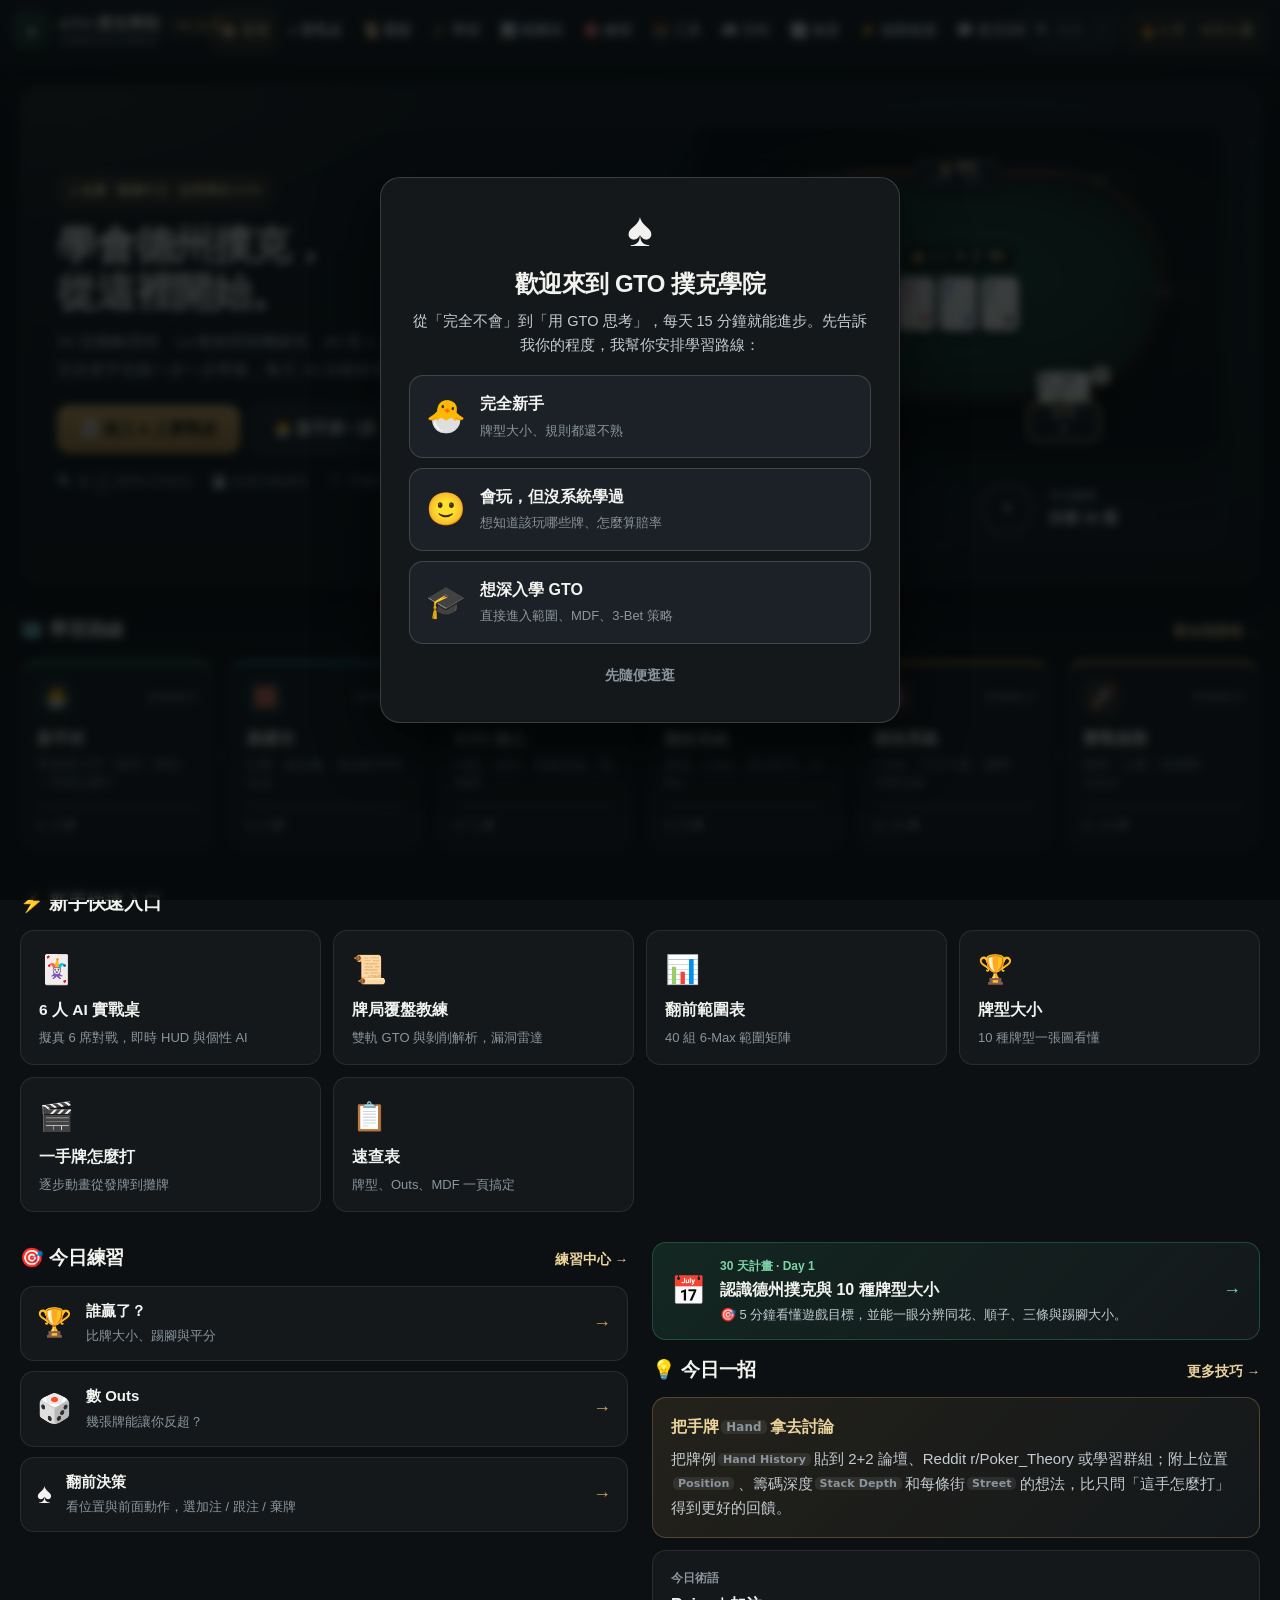
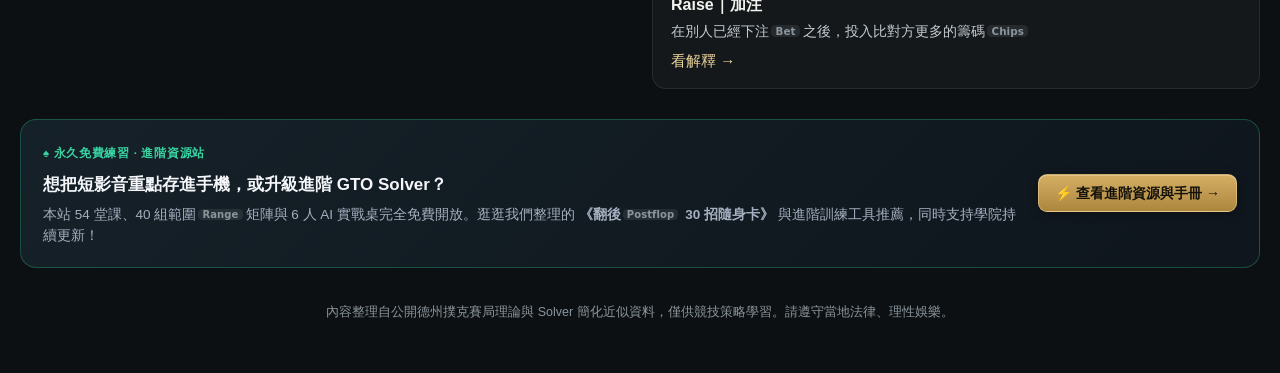
==== static/index.html @ aac4738e "Initial release: Poker GTO Lab standalone web app (GA4 + Portaly)" ====
<!DOCTYPE html>
<html lang="zh-TW">
<head>
  <meta charset="utf-8">
  <meta name="viewport" content="width=device-width, initial-scale=1, viewport-fit=cover">
  <meta name="theme-color" content="#0d1012">
  <title>GTO 撲克學院｜從零學會德州撲克：圖解課程・GTO 範圍表・無限隨機練習・術語百科</title>
  <link rel="icon" type="image/png" sizes="64x64" href="[data-uri]">
  <link rel="icon" type="image/svg+xml" href="data:image/svg+xml,%3Csvg xmlns='http://www.w3.org/2000/svg' viewBox='0 0 64 64'%3E%3Cdefs%3E%3ClinearGradient id='g' x1='0' y1='0' x2='1' y2='1'%3E%3Cstop offset='0%25' stop-color='%23065f46'/%3E%3Cstop offset='100%25' stop-color='%230f172a'/%3E%3C/linearGradient%3E%3C/defs%3E%3Crect width='64' height='64' rx='15' fill='url(%23g)'/%3E%3Ccircle cx='32' cy='32' r='23' fill='none' stroke='%23fbbf24' stroke-width='3' stroke-dasharray='6 4'/%3E%3Cpath d='M32 13 C23 24 16 29 16 36.5 C16 42 20.5 45.5 25.5 45.5 C28.5 45.5 30.5 44 32 42 C33.5 44 35.5 45.5 38.5 45.5 C43.5 45.5 48 42 48 36.5 C48 29 41 24 32 13 Z' fill='%23ffffff'/%3E%3Cpath d='M30 41 L26 51 H38 L34 41 Z' fill='%23ffffff'/%3E%3C/svg%3E">
  <link rel="apple-touch-icon" sizes="64x64" href="[data-uri]">
  <meta name="description" content="完全新手也能學會的德州撲克 GTO 免費互動學習工具：6 人 AI 實戰練習桌、雙軌教練覆盤室、54 堂圖解課程、40 組 6-Max 翻前範圍表與 11 種無限隨機練習。">
  <meta property="og:type" content="website">
  <meta property="og:title" content="♠ GTO 撲克學院｜免費 6 人 AI 實戰練習桌・40 組範圍矩陣・54 堂圖解課">
  <meta property="og:description" content="免下載、免註冊直接練：6 人擬真 AI 牌桌、雙軌 GTO 教練覆盤、40 組 6-Max 範圍表與 11 種無限隨機決策練習。">
  <link rel="stylesheet" href="styles.css?v=3.1.0">
</head>
<body>
  <header class="site-header">
    <div class="header-inner">
      <div class="brand-wrap">
        <a class="brand" href="#/home" aria-label="GTO 撲克學院首頁">
          <span class="brand-logo">♠</span>
          <span class="brand-txt"><b>GTO 撲克學院</b><small>免費德州撲克實戰室</small></span>
        </a>
        <button type="button" class="ver-badge" id="verBadgeBtn" title="查看版本更新紀錄">v3.1.0</button>
      </div>
      <nav class="main-nav" id="mainNav" aria-label="主要導覽"></nav>
      <div class="header-right" id="headerStats"></div>
    </div>
  </header>

  <main class="app-main" id="appMain"></main>
  <nav class="mobile-nav" id="mobileNav" aria-label="手機導覽"></nav>

  <!-- 基礎：常數、牌力評估、範圍資料 -->
  <script src="js/core.js?v=3.1.0"></script>
  <script src="js/evaluator.js?v=3.0.0"></script>
  <script src="js/ranges.js?v=3.0.0"></script>
  <!-- 內容：課程、題庫、術語、知識庫 -->
  <script src="js/theory_part1.js?v=3.0.0"></script>
  <script src="js/theory_part2.js?v=3.0.0"></script>
  <script src="js/glossary.js?v=3.0.0"></script>
  <script src="js/questions.js?v=3.0.0"></script>
  <script src="js/questions_extra.js?v=3.0.0"></script>
  <script src="js/auto_questions.js?v=3.0.0"></script>
  <script src="js/lessons_beginner.js?v=3.0.0"></script>
  <script src="js/lessons_core_plus.js?v=3.0.0"></script>
  <script src="js/lessons_postflop_plus.js?v=3.0.0"></script>
  <script src="js/lessons_advanced_plus.js?v=3.0.0"></script>
  <script src="js/glossary_extra.js?v=3.0.0"></script>
  <script src="js/knowledge.js?v=3.0.0"></script>
  <script src="js/lesson_meta.js?v=3.0.0"></script>
  <script src="js/postflop_spots.js?v=3.0.0"></script>
  <script src="js/faq.js?v=3.0.0"></script>
  <script src="js/study_plan.js?v=3.0.0"></script>
  <script src="js/en_terms.js?v=3.0.0"></script>
  <script src="js/releases.js?v=3.0.0"></script>
  <!-- 介面：共用 UI、互動元件、練習、課程、百科、實戰桌、覆盤室、主程式 -->
  <script src="js/ui.js?v=3.0.0"></script>
  <script src="js/widgets.js?v=3.0.0"></script>
  <script src="js/drills.js?v=3.0.0"></script>
  <script src="js/quiz.js?v=3.0.0"></script>
  <script src="js/learn.js?v=3.0.0"></script>
  <script src="js/wiki.js?v=3.0.0"></script>
  <script src="js/feedback.js?v=3.0.0"></script>
  <script src="js/table_engine.js?v=3.0.0"></script>
  <script src="js/ai_personas.js?v=3.0.0"></script>
  <script src="js/coach_engine.js?v=3.0.0"></script>
  <script src="js/arena_ui.js?v=3.0.0"></script>
  <script src="js/replay_ui.js?v=3.0.0"></script>
  <!-- 獨立版導流追蹤（GA4/UTM）與 Portaly／進階工具資源頁 -->
  <script src="js/monetize_config.js?v=3.1.0"></script>
  <script src="js/monetize_ui.js?v=3.1.0"></script>
  <script src="js/app.js?v=3.1.0"></script>
</body>
</html>
---- static/styles.css ----
/* GTO 撲克學院 — styles.css
 * 電視轉播級深色高級牌桌 Studio 設計系統（Obsidian · Emerald Felt · Walnut · Antique Brass）：
 *   1. Design tokens / 基礎排版
 *   2. 頂部導覽、手機底部導覽、搜尋、彈窗、術語提示卡
 *   3. 通用元件（卡片、頁首、按鈕、分段切換、分頁、篩選膠囊、輸入框、進度環）
 *   4. 撲克牌 / 13×13 範圍表 / 測驗引擎
 *   5. 各頁面：首頁、學習地圖、課程、範圍表、練習中心、百科、工具、進度
 *   6. 互動元件（widgets）與 RWD / 列印
 *   7. 版本號徽章與 Release Notes
 *   8. 排版優化 v2
 *   9. 6 人擬真 AI 實戰競技場（Arena）與雙軌教練覆盤室（Replay）
 */
:root {
  --bg: #0d1012;
  --surface: #14181b;
  --surface-elev: #1b2126;
  --surface-sub: #101417;
  --card-bg: #14181b;
  --border: rgba(255, 255, 255, 0.085);
  --border-strong: rgba(255, 255, 255, 0.16);
  --text: #f2f3ef;
  --text-2: #c4ccd2;
  --muted: #8a959d;
  --text-muted: #8a959d;

  --brass: #c9a259;
  --brass-light: #ead39c;
  --brass-dark: #8e6d31;
  --brass-soft: rgba(201, 162, 89, 0.14);

  --primary: #c9a259;
  --primary-hover: #d8b56f;
  --primary-soft: rgba(201, 162, 89, 0.14);
  --accent: #34a173;

  --felt-center: #164435;
  --felt-mid: #103328;
  --felt-edge: #0a2019;
  --rail-light: #4b3626;
  --rail-mid: #2b1e15;
  --rail-dark: #18100b;

  --suit-spade: #16191e;
  --suit-heart: #c82938;
  --suit-diamond: #1962c4;
  --suit-club: #187d48;

  --act-raise: #c94a3c;
  --act-3bet: #c42c54;
  --act-4bet: #8549c9;
  --act-5bet: #9e4422;
  --act-call: #248a62;
  --act-fold: #455059;
  --act-fold-bg: #1a2026;

  --ok-bg: rgba(43, 122, 91, 0.22);
  --ok-fg: #7cd4a6;
  --warn-bg: rgba(201, 162, 89, 0.18);
  --warn-fg: #f0d08a;
  --bad-bg: rgba(185, 74, 57, 0.22);
  --bad-fg: #f4a49c;
  --info-bg: rgba(43, 111, 148, 0.22);
  --info-fg: #8bc8e8;

  --font-ui: 'Inter', -apple-system, BlinkMacSystemFont, "Segoe UI", "PingFang TC", "Noto Sans TC", "Microsoft JhengHei", sans-serif;
  --font-mono: 'JetBrains Mono', 'SF Mono', 'Fira Code', ui-monospace, SFMono-Regular, Menlo, Monaco, Consolas, monospace;

  --shadow: 0 2px 6px rgba(0, 0, 0, 0.36), 0 8px 24px rgba(0, 0, 0, 0.24);
  --shadow-md: 0 10px 28px rgba(0, 0, 0, 0.48);
  --shadow-lg: 0 22px 58px rgba(0, 0, 0, 0.68);
  --header-h: 62px;
}

* { box-sizing: border-box; }
html { scroll-behavior: smooth; }
html.is-hidden *, html.is-hidden *::before, html.is-hidden *::after { animation-play-state: paused !important; }
html, body {
  margin: 0;
  padding: 0;
  background:
    radial-gradient(ellipse 90% 42% at 50% 0%, rgba(22, 68, 53, 0.16) 0%, transparent 62%),
    var(--bg);
  background-attachment: fixed;
  color: var(--text);
  font-family: var(--font-ui);
  font-size: 15px;
  line-height: 1.65;
  -webkit-font-smoothing: antialiased;
}
a { color: var(--brass-light); text-decoration: none; }
a:hover { text-decoration: underline; color: #f6e6bc; }
img { max-width: 100%; }
code {
  background: var(--surface-elev);
  color: var(--brass-light);
  padding: 2px 6px;
  border-radius: 5px;
  border: 1px solid var(--border-strong);
  font-family: var(--font-mono);
  font-size: 0.9em;
}
kbd {
  display: inline-block;
  min-width: 18px;
  padding: 0 5px;
  border-radius: 5px;
  border: 1px solid var(--border-strong);
  border-bottom-width: 2px;
  background: var(--surface-elev);
  font-family: var(--font-mono);
  font-size: 11px;
  font-weight: 700;
  color: var(--text-2);
  text-align: center;
  line-height: 1.5;
}
::selection { background: rgba(201, 162, 89, 0.32); color: #fff; }

/* ===========================================================================
 * 2. 頂部導覽
 * =========================================================================== */
.site-header {
  position: sticky;
  top: 0;
  z-index: 100;
  background: linear-gradient(180deg, rgba(23, 28, 32, 0.98) 0%, rgba(16, 20, 23, 0.98) 100%);
  border-bottom: 1px solid var(--border);
  box-shadow: 0 6px 20px rgba(0, 0, 0, 0.38);
  backdrop-filter: blur(10px);
}
.header-inner {
  max-width: 1380px;
  margin: 0 auto;
  height: var(--header-h);
  display: flex;
  align-items: center;
  gap: 10px;
  padding: 0 16px;
}
.brand { display: flex; align-items: center; gap: 9px; color: var(--text); text-decoration: none !important; flex-shrink: 0; }
.brand-logo {
  width: 36px;
  height: 36px;
  border-radius: 10px;
  background: linear-gradient(145deg, #1b4b3a 0%, #0e2c22 100%);
  border: 1px solid rgba(201, 162, 89, 0.48);
  color: var(--brass-light);
  display: grid;
  place-items: center;
  font-size: 19px;
  box-shadow: inset 0 1px 0 rgba(255, 255, 255, 0.1), 0 4px 14px rgba(0, 0, 0, 0.4);
}
.brand-txt b { display: block; font-size: 15.5px; letter-spacing: -0.01em; line-height: 1.2; color: var(--text); }
.brand-txt small { display: block; font-size: 11px; color: var(--muted); line-height: 1.3; }
.main-nav { display: flex; gap: 2px; flex: 1; justify-content: center; min-width: 0; }
.nav-link {
  display: inline-flex;
  align-items: center;
  gap: 4px;
  padding: 7px 9px;
  border-radius: 9px;
  color: var(--text-2);
  font-weight: 650;
  font-size: 13.5px;
  text-decoration: none !important;
  border: 1px solid transparent;
  transition: background 0.15s, color 0.15s, border-color 0.15s;
  white-space: nowrap;
}
.nav-link:hover { background: var(--surface-elev); color: var(--text); }
.nav-link.active {
  background: rgba(201, 162, 89, 0.14);
  border-color: rgba(201, 162, 89, 0.36);
  color: var(--brass-light);
}
.nav-ic { font-size: 14px; }
.header-right { display: flex; align-items: center; gap: 7px; flex-shrink: 0; }
.search-btn {
  display: inline-flex;
  align-items: center;
  gap: 6px;
  padding: 6px 8px 6px 10px;
  border: 1px solid var(--border-strong);
  border-radius: 9px;
  background: var(--surface-elev);
  color: var(--muted);
  cursor: pointer;
  font: inherit;
  font-size: 13px;
  min-width: 96px;
  transition: border-color 0.15s, color 0.15s, background 0.15s;
}
.search-btn:hover { border-color: rgba(201, 162, 89, 0.5); color: var(--text); background: #232a30; }
.search-btn kbd { margin-left: auto; }
.hstat-pill {
  display: inline-flex;
  align-items: center;
  gap: 6px;
  padding: 7px 12px;
  border-radius: 9px;
  background: rgba(201, 162, 89, 0.11);
  border: 1px solid rgba(201, 162, 89, 0.32);
  color: var(--brass-light);
  font-size: 13px;
  font-weight: 600;
  text-decoration: none !important;
  white-space: nowrap;
}
.hstat-pill:hover { background: rgba(201, 162, 89, 0.18); color: #f6e6bc; }
.hstat-pill .sep { opacity: 0.45; }
.mobile-nav { display: none; }

/* ===========================================================================
 * 搜尋、彈窗、術語提示卡、Toast
 * =========================================================================== */
.search-overlay {
  position: fixed;
  inset: 0;
  z-index: 900;
  background: rgba(6, 9, 11, 0.78);
  backdrop-filter: blur(4px);
  display: none;
  align-items: flex-start;
  justify-content: center;
  padding: 10vh 16px 16px;
}
.search-overlay.show { display: flex; }
.search-box {
  width: 100%;
  max-width: 660px;
  background: var(--surface);
  border: 1px solid var(--border-strong);
  border-radius: 16px;
  box-shadow: var(--shadow-lg);
  overflow: hidden;
  display: flex;
  flex-direction: column;
  max-height: 76vh;
}
.search-inp-row { display: flex; align-items: center; gap: 10px; padding: 14px 16px; border-bottom: 1px solid var(--border); background: var(--surface-elev); }
.si-ic { font-size: 18px; }
.search-inp-row input { flex: 1; border: none; outline: none; font: inherit; font-size: 16px; background: transparent; color: var(--text); }
.search-results { overflow-y: auto; padding: 6px; }
.sr-group { font-size: 11.5px; font-weight: 800; color: var(--brass); padding: 10px 10px 4px; letter-spacing: 0.05em; text-transform: uppercase; }
.sr-item { display: flex; gap: 10px; align-items: center; padding: 8px 10px; border-radius: 10px; color: var(--text); text-decoration: none !important; }
.sr-item.sel, .sr-item:hover { background: rgba(201, 162, 89, 0.14); }
.sr-ic { width: 32px; height: 32px; border-radius: 9px; background: var(--surface-elev); border: 1px solid var(--border); display: grid; place-items: center; flex-shrink: 0; font-size: 16px; }
.sr-txt { min-width: 0; }
.sr-txt strong { display: block; font-size: 14.5px; white-space: nowrap; overflow: hidden; text-overflow: ellipsis; color: var(--text); }
.sr-txt small { display: block; color: var(--muted); font-size: 12.5px; white-space: nowrap; overflow: hidden; text-overflow: ellipsis; }
.sr-empty { padding: 28px; text-align: center; color: var(--muted); }
.search-foot { display: flex; gap: 16px; padding: 9px 16px; border-top: 1px solid var(--border); font-size: 12px; color: var(--muted); background: var(--surface-sub); }

.modal-overlay {
  position: fixed;
  inset: 0;
  z-index: 950;
  background: rgba(5, 8, 10, 0.78);
  backdrop-filter: blur(4px);
  display: grid;
  place-items: center;
  padding: 16px;
  opacity: 0;
  transition: opacity 0.2s;
}
.modal-overlay.show { opacity: 1; }
.modal-box {
  position: relative;
  background: var(--surface);
  color: var(--text);
  border: 1px solid var(--border-strong);
  border-radius: 20px;
  padding: 28px;
  width: 100%;
  max-width: 520px;
  box-shadow: var(--shadow-lg);
  max-height: 92vh;
  overflow-y: auto;
}
.modal-x {
  position: absolute;
  top: 12px;
  right: 12px;
  border: 1px solid var(--border);
  background: var(--surface-elev);
  width: 32px;
  height: 32px;
  border-radius: 50%;
  cursor: pointer;
  font-size: 14px;
  color: var(--text-2);
}
.modal-x:hover { background: #262e35; color: var(--text); }
.onb { text-align: center; }
.onb-hero { font-size: 48px; line-height: 1; }
.onb h2 { margin: 10px 0 6px; font-size: 24px; letter-spacing: -0.02em; }
.onb > p { margin: 0 0 18px; font-size: 14.5px; color: var(--text-2); }
.onb-opts { display: flex; flex-direction: column; gap: 10px; text-align: left; margin-bottom: 12px; }
.onb-opt {
  display: flex;
  align-items: center;
  gap: 14px;
  padding: 14px 16px;
  border: 1px solid var(--border-strong);
  border-radius: 14px;
  background: var(--surface-elev);
  color: var(--text);
  cursor: pointer;
  font: inherit;
  text-align: left;
  transition: border-color 0.15s, background 0.15s, transform 0.15s;
}
.onb-opt:hover { border-color: rgba(201, 162, 89, 0.55); background: rgba(201, 162, 89, 0.1); transform: translateY(-1px); }
.oo-ic { font-size: 32px; }
.onb-opt strong { display: block; font-size: 16px; color: var(--text); }
.onb-opt small { color: var(--muted); font-size: 13px; }

.term { border-bottom: 1.5px dashed rgba(201, 162, 89, 0.65); cursor: help; border-radius: 2px; transition: background 0.12s; }
.term:hover, .term:focus { background: rgba(201, 162, 89, 0.16); outline: none; border-bottom-style: solid; }
.term-pop {
  position: fixed;
  z-index: 1000;
  background: #192025;
  border: 1px solid rgba(201, 162, 89, 0.35);
  color: var(--text-2);
  border-radius: 14px;
  padding: 12px 14px;
  box-shadow: var(--shadow-lg);
  opacity: 0;
  pointer-events: none;
  transform: translateY(4px);
  transition: opacity 0.12s, transform 0.12s;
  font-size: 13.5px;
  line-height: 1.6;
}
.term-pop.show { opacity: 1; pointer-events: auto; transform: translateY(0); }
.tp-head { display: flex; gap: 8px; align-items: baseline; flex-wrap: wrap; margin-bottom: 4px; }
.tp-head strong { color: #fff; font-size: 15px; }
.tp-head span { color: var(--brass-light); font-size: 12.5px; font-weight: 700; }
.tp-body { color: var(--text-2); }
.tp-link { display: inline-block; margin-top: 8px; color: var(--brass-light); font-weight: 700; font-size: 12.5px; }

/* ===========================================================================
 * 3. 通用元件
 * =========================================================================== */
.app-main { max-width: 1320px; margin: 0 auto; padding: 22px 20px 44px; min-height: calc(100vh - var(--header-h)); }
.card {
  background: var(--surface);
  border: 1px solid var(--border);
  border-radius: 16px;
  padding: 18px 20px;
  box-shadow: var(--shadow);
}
.page-head { display: flex; align-items: flex-end; justify-content: space-between; gap: 16px; margin: 4px 0 20px; flex-wrap: wrap; }
.ph-main { display: flex; align-items: center; gap: 14px; min-width: 0; }
.ph-icon {
  width: 54px;
  height: 54px;
  border-radius: 14px;
  background: linear-gradient(145deg, #1b2824 0%, #12181b 100%);
  border: 1px solid rgba(201, 162, 89, 0.32);
  display: grid;
  place-items: center;
  font-size: 27px;
  box-shadow: var(--shadow);
  flex-shrink: 0;
}
.page-head h1 { margin: 0; font-size: 27px; font-weight: 800; letter-spacing: -0.02em; line-height: 1.25; color: var(--text); }
.page-head .sub { margin: 4px 0 0; color: var(--muted); font-size: 14.5px; max-width: 780px; }
.ph-actions { display: flex; gap: 8px; flex-wrap: wrap; align-items: center; }
.muted { color: var(--muted); }
.small { font-size: 12.5px; }

.btn, .btn-xs {
  display: inline-flex;
  align-items: center;
  justify-content: center;
  gap: 6px;
  border-radius: 9px;
  border: 1px solid var(--border-strong);
  background: var(--surface-elev);
  color: var(--text);
  font-weight: 650;
  cursor: pointer;
  text-decoration: none !important;
  transition: background-color 0.15s, border-color 0.15s, color 0.15s, transform 0.08s;
  font-family: inherit;
  line-height: 1.3;
  white-space: nowrap;
}
.btn { padding: 9px 16px; font-size: 14px; }
.btn-xs { padding: 5px 10px; font-size: 12.5px; border-radius: 8px; }
.btn:hover, .btn-xs:hover { background: #242c33; border-color: rgba(255, 255, 255, 0.25); color: #fff; }
.btn:active, .btn-xs:active { transform: translateY(1px); }
.btn.primary, .btn-xs.primary {
  background: linear-gradient(180deg, #d4af64 0%, #ac863d 100%);
  border-color: rgba(255, 232, 184, 0.4);
  color: #14110b;
  font-weight: 750;
  box-shadow: 0 2px 10px rgba(0, 0, 0, 0.35), inset 0 1px 0 rgba(255, 245, 220, 0.3);
}
.btn.primary:hover, .btn-xs.primary:hover {
  background: linear-gradient(180deg, #deb96f 0%, #b89146 100%);
  border-color: rgba(255, 238, 200, 0.55);
  color: #0e0b06;
}
.btn.accent { background: linear-gradient(180deg, #2d8b66 0%, #1f684c 100%); border-color: rgba(124, 212, 166, 0.35); color: #f2fff8; }
.btn.ok { background: linear-gradient(180deg, #2b8a62 0%, #1f694a 100%); border-color: rgba(124, 212, 166, 0.35); color: #f2fff8; }
.btn.ghost { background: transparent; border-color: transparent; color: var(--muted); box-shadow: none; }
.btn.ghost:hover { background: var(--surface-elev); color: var(--text); }
.btn.sm { padding: 6px 11px; font-size: 13px; border-radius: 9px; }
.btn.lg { padding: 11px 20px; font-size: 15px; border-radius: 11px; }
.btn.xl { padding: 13px 22px; font-size: 15.5px; border-radius: 12px; }
.btn[disabled] { opacity: 0.42; cursor: not-allowed; }
.lg-btn { padding: 10px 18px; font-size: 14.5px; }
.btn.ans-correct { background: var(--ok-bg) !important; border-color: #34a173 !important; color: #96e8be !important; opacity: 1; }
.btn.ans-wrong { background: var(--bad-bg) !important; border-color: #cf5646 !important; color: #f8b4ac !important; opacity: 1; }

.chip {
  display: inline-flex;
  align-items: center;
  gap: 4px;
  padding: 2px 10px;
  border-radius: 999px;
  font-size: 12px;
  font-weight: 700;
  background: var(--surface-elev);
  border: 1px solid var(--border);
  color: var(--text-2);
  white-space: nowrap;
}
.chip.ok { background: var(--ok-bg); color: var(--ok-fg); border-color: rgba(52, 161, 115, 0.35); }
.chip.warn { background: var(--warn-bg); color: var(--warn-fg); border-color: rgba(201, 162, 89, 0.35); }
.chip.bad { background: var(--bad-bg); color: var(--bad-fg); border-color: rgba(185, 74, 57, 0.35); }
.chip.info { background: var(--info-bg); color: var(--info-fg); border-color: rgba(59, 126, 184, 0.35); }

.inp {
  padding: 8px 11px;
  border-radius: 9px;
  border: 1px solid var(--border-strong);
  background: #0e1215;
  color: var(--text);
  font-size: 14px;
  font-family: inherit;
  outline: none;
  transition: border-color 0.15s, box-shadow 0.15s;
}
.inp:focus { border-color: rgba(201, 162, 89, 0.65); box-shadow: 0 0 0 3px rgba(201, 162, 89, 0.16); }
.inp.sm, .inp.sm-inp { padding: 5px 9px; font-size: 13px; }
.inp.xs { width: 72px; padding: 4px 8px; font-size: 13px; }
.lbl { display: block; font-size: 12.5px; font-weight: 700; color: var(--muted); margin-bottom: 4px; }

.seg { display: inline-flex; background: #0c0f12; border: 1px solid var(--border); border-radius: 10px; padding: 3px; gap: 2px; flex-wrap: wrap; }
.seg button {
  border: none;
  background: transparent;
  padding: 6px 12px;
  border-radius: 7px;
  font: inherit;
  font-size: 13px;
  font-weight: 650;
  color: var(--muted);
  cursor: pointer;
  white-space: nowrap;
  transition: background 0.14s, color 0.14s;
}
.seg button:hover { color: var(--text); }
.seg button.on { background: var(--surface-elev); color: var(--brass-light); box-shadow: 0 1px 3px rgba(0, 0, 0, 0.45); }
.seg.big button { padding: 8px 14px; font-size: 13.5px; }

.tabs { display: flex; gap: 4px; border-bottom: 1px solid var(--border); margin-bottom: 18px; overflow-x: auto; }
.tab {
  padding: 10px 14px;
  font-weight: 700;
  color: var(--muted);
  border-bottom: 2.5px solid transparent;
  margin-bottom: -1px;
  text-decoration: none !important;
  white-space: nowrap;
}
.tab small { background: var(--surface-elev); padding: 1px 7px; border-radius: 999px; font-size: 11.5px; margin-left: 2px; color: var(--muted); }
.tab:hover { color: var(--text); }
.tab.on { color: var(--brass-light); border-bottom-color: var(--brass); }
.tab.on small { background: rgba(201, 162, 89, 0.16); color: var(--brass-light); }

.chips-row { display: flex; flex-wrap: wrap; gap: 6px; margin: 0 0 16px; }
.chip-btn {
  padding: 6px 12px;
  border-radius: 999px;
  border: 1px solid var(--border-strong);
  background: var(--surface-elev);
  font: inherit;
  font-size: 13px;
  font-weight: 650;
  cursor: pointer;
  color: var(--text-2);
  transition: background-color 0.12s, color 0.12s, border-color 0.12s;
}
.chip-btn small { color: var(--muted); font-weight: 650; }
.chip-btn:hover { border-color: rgba(201, 162, 89, 0.45); color: var(--text); }
.chip-btn.on { background: linear-gradient(180deg, #d4af64 0%, #ac863d 100%); color: #14110b; border-color: rgba(255, 232, 184, 0.4); }
.chip-btn.on small { color: #362912; }

.toolbar { display: flex; flex-wrap: wrap; gap: 10px; align-items: center; margin-bottom: 12px; }
.search-field {
  flex: 1;
  min-width: 260px;
  display: flex;
  align-items: center;
  gap: 8px;
  background: #0e1215;
  border: 1px solid var(--border-strong);
  border-radius: 11px;
  padding: 0 12px;
  transition: border-color 0.15s;
}
.search-field input { flex: 1; border: none; outline: none; padding: 11px 0; font: inherit; font-size: 14.5px; background: transparent; color: var(--text); }
.search-field:focus-within { border-color: rgba(201, 162, 89, 0.65); box-shadow: 0 0 0 3px rgba(201, 162, 89, 0.15); }
.check { display: inline-flex; gap: 6px; align-items: center; font-size: 13.5px; font-weight: 600; cursor: pointer; color: var(--text-2); }
.empty { text-align: center; color: var(--muted); padding: 40px 20px; background: var(--surface); border: 1px dashed var(--border-strong); border-radius: 16px; }
.pulse { animation: pulse 0.9s ease-out 2; }
@keyframes pulse { 0%, 100% { transform: scale(1); border-color: var(--brass); } 50% { transform: scale(1.015); border-color: var(--brass-light); } }

.ring { position: relative; display: inline-grid; place-items: center; flex-shrink: 0; }
.ring svg { position: absolute; inset: 0; width: 100%; height: 100%; transform: rotate(-90deg); }
.ring-bg { fill: none; stroke: rgba(255, 255, 255, 0.09); stroke-width: 7; }
.ring-fg { fill: none; stroke: var(--c, var(--brass)); stroke-width: 7; stroke-linecap: round; transition: stroke-dashoffset 0.5s; }
.ring-txt { position: relative; font-family: var(--font-mono); font-weight: 800; font-size: 13px; color: var(--brass-light); }
.lv-stars { color: var(--brass); letter-spacing: 1px; font-size: 9px; }
.lv-stars i { color: rgba(255, 255, 255, 0.15); font-style: normal; }
.lv-chip { font-size: 11.5px; font-weight: 800; padding: 1px 8px; border-radius: 999px; white-space: nowrap; }
.lv-chip.lv1 { background: rgba(52, 161, 115, 0.2); color: #7cd4a6; }
.lv-chip.lv2 { background: rgba(43, 111, 148, 0.24); color: #8bc8e8; }
.lv-chip.lv3 { background: rgba(156, 124, 232, 0.22); color: #c8b6f7; }
.tbl-wrap { overflow-x: auto; }
.tbl { width: 100%; border-collapse: separate; border-spacing: 0; margin: 14px 0; font-size: 14px; border: 1px solid var(--border); border-radius: 12px; overflow: hidden; background: var(--surface); }
.tbl th, .tbl td { padding: 9px 12px; text-align: left; vertical-align: top; border-bottom: 1px solid var(--border); color: var(--text-2); }
.tbl th { background: var(--surface-elev); font-weight: 800; font-size: 13px; color: var(--brass-light); }
.tbl tr:last-child td { border-bottom: none; }
.tbl tbody tr:hover td { background: rgba(255, 255, 255, 0.03); }
.compact-tbl th, .compact-tbl td { padding: 6px 10px; font-size: 13px; }
.tips-list { margin: 8px 0 0; padding-left: 18px; }
.tips-list li { margin-bottom: 6px; font-size: 14px; }

/* ===========================================================================
 * 4. 撲克牌（Broadcast 4色精裝牌組）、13×13 範圍表、測驗引擎、工具與統計
 * =========================================================================== */
.hand {
  display: inline-block;
  padding: 1px 7px;
  border-radius: 6px;
  background: rgba(201, 162, 89, 0.14);
  border: 1px solid rgba(201, 162, 89, 0.36);
  color: var(--brass-light);
  font-weight: 700;
  font-family: var(--font-mono);
  font-size: 0.92em;
}
.hand.lg { font-size: 1.15em; padding: 2px 10px; }

.pcards { display: inline-flex; align-items: center; gap: 5px; vertical-align: middle; flex-wrap: wrap; max-width: 100%; }
.pcard {
  position: relative;
  display: inline-flex;
  flex-direction: column;
  justify-content: space-between;
  flex: 0 0 auto;
  box-sizing: border-box;
  width: 40px;
  height: 56px;
  padding: 4px 5px;
  border-radius: 6px;
  background: linear-gradient(160deg, #ffffff 0%, #f3efe6 100%);
  border: 1px solid rgba(20, 20, 20, 0.24);
  box-shadow: 0 6px 14px rgba(0, 0, 0, 0.45), 0 1px 2px rgba(0, 0, 0, 0.3);
  font-family: var(--font-ui);
  font-weight: 800;
  line-height: 1;
  user-select: none;
}
.pcard .pc-corner {
  display: flex;
  flex-direction: column;
  align-items: flex-start;
  line-height: 0.95;
}
.pcard .pc-r { font-size: 14px; font-weight: 800; letter-spacing: -0.05em; color: inherit; }
.pcard .pc-s { font-size: 10px; margin-top: 1px; color: inherit; }
.pcard .pc-pip {
  align-self: flex-end;
  font-size: 18px;
  line-height: 0.9;
  margin-top: -5px;
  color: inherit;
}

/* Inline compact badge card (for text / lists / history) */
.pcard.mini {
  flex-direction: row;
  align-items: center;
  justify-content: center;
  width: auto;
  height: 24px;
  padding: 0 6px;
  gap: 2px;
  border-radius: 5px;
  box-shadow: 0 2px 5px rgba(0, 0, 0, 0.32);
}
.pcard.mini .pc-corner { flex-direction: row; align-items: center; gap: 1px; line-height: 1; }
.pcard.mini .pc-r { font-size: 12.5px; letter-spacing: -0.02em; }
.pcard.mini .pc-s { font-size: 12px; margin-top: 0; }
.pcard.mini .pc-pip { display: none; }

/* Sizes matching broadcast table proportions */
.pcard.sm { width: 34px; height: 48px; padding: 3px 4px; border-radius: 5px; }
.pcard.sm .pc-r { font-size: 12px; }
.pcard.sm .pc-s { font-size: 8.5px; }
.pcard.sm .pc-pip { font-size: 14px; margin-top: -4px; }

.pcard.hole { width: 42px; height: 58px; padding: 3.5px 4.5px; border-radius: 6px; }
.pcard.hole .pc-r { font-size: 14px; }
.pcard.hole .pc-s { font-size: 10px; }
.pcard.hole .pc-pip { font-size: 18px; margin-top: -5px; }

.pcard.md { width: 52px; height: 74px; padding: 5px 6px; border-radius: 7px; }
.pcard.md .pc-r { font-size: 16.5px; }
.pcard.md .pc-s { font-size: 11px; }
.pcard.md .pc-pip { font-size: 24px; margin-top: -6px; }

.pcard.lg { width: 58px; height: 82px; padding: 6px 7px; border-radius: 8px; }
.pcard.lg .pc-r { font-size: 18px; }
.pcard.lg .pc-s { font-size: 12px; }
.pcard.lg .pc-pip { font-size: 27px; margin-top: -6px; }

.pcard.suit-s { color: var(--suit-spade); }
.pcard.suit-h { color: var(--suit-heart); }
.pcard.suit-d { color: var(--suit-diamond); }
.pcard.suit-c { color: var(--suit-club); }

/* Navy diagonal-stripe broadcast card back with ivory border & antique-brass spade */
.pcard.back {
  background:
    repeating-linear-gradient(
      45deg,
      #1b3449 0px,
      #1b3449 4px,
      #132637 4px,
      #132637 8px
    );
  border: 2px solid #ece7db;
  box-shadow: 0 6px 14px rgba(0, 0, 0, 0.5);
  padding: 0;
}
.pcard.back::after {
  content: "♠";
  position: absolute;
  inset: 0;
  display: flex;
  align-items: center;
  justify-content: center;
  color: rgba(201, 162, 89, 0.52);
  font-size: 16px;
}
.pcard.back.sm::after { font-size: 13px; }
.pcard.back.mini { width: 18px; height: 24px; border-width: 1.5px; }
.pcard.back.mini::after { font-size: 9px; }

/* ---------------------------------------------------------------------------
 * 13×13 互動翻前範圍表 (.rgrid, .rcell)
 * --------------------------------------------------------------------------- */
.rgrid {
  display: grid;
  grid-template-columns: repeat(13, minmax(0, 1fr));
  gap: 2px;
  background: #090c0e;
  border: 1px solid var(--border);
  padding: 3px;
  border-radius: 10px;
  user-select: none;
  max-width: 580px;
}
.rgrid.compact { max-width: 430px; gap: 1.5px; padding: 2px; }
.rcell {
  position: relative;
  aspect-ratio: 1 / 0.88;
  border: none;
  border-radius: 4px;
  padding: 0;
  display: flex;
  align-items: center;
  justify-content: center;
  font-family: var(--font-mono);
  font-size: 11.5px;
  font-weight: 700;
  cursor: pointer;
  color: var(--text);
  background: var(--act-fold-bg);
  transition: transform 0.08s, box-shadow 0.1s;
}
.rgrid.compact .rcell { font-size: 9.5px; aspect-ratio: 1 / 0.84; }
.rcell.type-pair { box-shadow: inset 0 0 0 1px rgba(255, 255, 255, 0.12); }
.rcell.act-raise { background: var(--act-raise); color: #fff; }
.rcell.act-3bet  { background: var(--act-3bet);  color: #fff; }
.rcell.act-4bet  { background: var(--act-4bet);  color: #fff; }
.rcell.act-5bet  { background: var(--act-5bet);  color: #fff; }
.rcell.act-call  { background: var(--act-call);  color: #fff; }
.rcell.act-mix   { color: #fff; text-shadow: 0 1px 2px rgba(0, 0, 0, 0.75); }
.rcell.act-fold  { background: #1a2026; color: #7e8a94; }
.rcell.type-pair.act-fold { background: #222a32; color: #b5c0c9; }
.rcell.not-in-base {
  opacity: 0.28;
  background: #14191e !important;
  color: #5d6872 !important;
}
.rcell:hover {
  z-index: 2;
  transform: scale(1.08);
  box-shadow: 0 0 0 2px var(--brass-light);
}
.rcell.selected {
  z-index: 3;
  box-shadow: 0 0 0 2px var(--brass-light), 0 0 0 4px #0b0e10 !important;
  transform: scale(1.08);
}
.rmix-dot, .pw-dot {
  position: absolute;
  right: 2px;
  bottom: 1px;
  font-size: 8px;
  line-height: 1;
  opacity: 0.92;
}
.rcell.paint-wrong {
  box-shadow: inset 0 0 0 2.5px #f0d08a, 0 0 0 1.5px #cf4a3c !important;
}
.pw-dot {
  background: #f0d08a;
  color: #14110b;
  padding: 1px 3px;
  border-radius: 3px;
  font-weight: 900;
}

.embed-chart { margin: 16px 0; }
.embed-card {
  background: var(--surface-elev);
  border: 1px solid var(--border);
  border-radius: 14px;
  padding: 12px 14px;
  display: inline-block;
  vertical-align: top;
  margin: 6px 12px 6px 0;
  max-width: 100%;
  box-shadow: var(--shadow);
}
.embed-card .rgrid { max-width: 420px; }
.embed-head { display: flex; justify-content: space-between; align-items: center; gap: 10px; margin-bottom: 8px; font-size: 13.5px; flex-wrap: wrap; color: var(--text); }
.embed-actions { display: flex; gap: 5px; }
.embed-legend {
  display: flex;
  flex-wrap: wrap;
  gap: 14px;
  font-size: 12.5px;
  color: var(--muted);
  margin-top: 10px;
}
.lg-item { display: inline-flex; align-items: center; gap: 6px; font-weight: 600; }
.sw {
  display: inline-block;
  width: 13px;
  height: 13px;
  border-radius: 3px;
}
.sw.act-raise { background: var(--act-raise); }
.sw.act-3bet  { background: var(--act-3bet); }
.sw.act-4bet  { background: var(--act-4bet); }
.sw.act-5bet  { background: var(--act-5bet); }
.sw.act-call  { background: var(--act-call); }
.sw.act-fold  { background: #1a2026; border: 1px solid rgba(255, 255, 255, 0.22); }
.sw.act-mix   { background: linear-gradient(90deg, var(--act-raise) 50%, var(--act-fold-bg) 50%); border: 1px solid rgba(255, 255, 255, 0.22); }
.sw.not-base  { background: #14191e; opacity: 0.5; border: 1px solid var(--border); }

/* ---------------------------------------------------------------------------
 * 隨機測驗練習場 (#/quiz) & 6-Max 擬真牌桌
 * --------------------------------------------------------------------------- */
.session-scoreboard { display: flex; gap: 8px; flex-wrap: wrap; }
.sb-pill {
  background: var(--surface-elev);
  border: 1px solid var(--border);
  border-radius: 10px;
  padding: 6px 12px;
  display: inline-flex;
  align-items: center;
  gap: 7px;
  font-size: 13px;
  color: var(--text-2);
  box-shadow: var(--shadow);
}
.sb-pill strong { font-family: var(--font-mono); font-size: 15px; color: var(--brass-light); }

.filter-bar {
  background: var(--surface);
  border: 1px solid var(--border);
  border-radius: 14px;
  padding: 10px 14px;
  margin-bottom: 14px;
  display: flex;
  flex-wrap: wrap;
  align-items: center;
  gap: 14px;
  box-shadow: var(--shadow);
}
.fgroup { display: flex; align-items: center; gap: 6px; flex-wrap: wrap; }
.flbl { font-size: 12.5px; font-weight: 700; color: var(--muted); }
.fpill {
  padding: 5px 11px;
  border-radius: 999px;
  border: 1px solid var(--border-strong);
  background: var(--surface-elev);
  color: var(--text-2);
  font-size: 12.5px;
  font-weight: 600;
  cursor: pointer;
  font-family: inherit;
}
.fpill:hover { border-color: rgba(201, 162, 89, 0.45); color: var(--text); }
.fpill.active {
  background: linear-gradient(180deg, #d4af64 0%, #ac863d 100%);
  border-color: rgba(255, 232, 184, 0.4);
  color: #14110b;
}

.qstage-grid.preflop-stage {
  display: grid;
  grid-template-columns: minmax(420px, 1.05fr) minmax(420px, 1fr);
  gap: 16px;
  align-items: start;
}

/* 6-Max 翻前練習牌桌視覺（核桃木框＋羊毛綠絨＋黃銅細線） */
.poker-table-wrap {
  padding: 44px 24px 116px;
  margin-bottom: 8px;
  border-radius: 16px;
  background:
    radial-gradient(ellipse 80% 65% at 50% 48%, rgba(28, 72, 56, 0.24) 0%, rgba(10, 13, 15, 0.96) 76%),
    linear-gradient(180deg, #121719 0%, #090c0d 100%);
  border: 1px solid rgba(255, 255, 255, 0.08);
}
.poker-felt .seat-cards .pcard.lg { width: 44px; height: 62px; padding: 4px 5px; }
.poker-felt .seat-cards .pcard.lg .pc-r { font-size: 14.5px; }
.poker-felt .seat-cards .pcard.lg .pc-s { font-size: 10px; }
.poker-felt .seat-cards .pcard.lg .pc-pip { font-size: 19px; margin-top: -5px; }
.poker-felt {
  position: relative;
  height: 360px;
  border-radius: 999px;
  background:
    radial-gradient(ellipse 68% 62% at 50% 45%, var(--felt-center) 0%, var(--felt-mid) 56%, var(--felt-edge) 100%);
  border: 13px solid #2d2016;
  box-shadow:
    inset 0 8px 26px rgba(0, 0, 0, 0.62),
    inset 0 0 0 2px rgba(0, 0, 0, 0.45),
    0 20px 44px rgba(0, 0, 0, 0.65),
    0 0 0 1px rgba(255, 224, 185, 0.12);
  display: flex;
  align-items: center;
  justify-content: center;
}
.poker-felt::before {
  content: "";
  position: absolute;
  inset: 0;
  border-radius: 999px;
  opacity: 0.08;
  pointer-events: none;
  background-image: url("data:image/svg+xml,%3Csvg viewBox='0 0 180 180' xmlns='http://www.w3.org/2000/svg'%3E%3Cfilter id='n'%3E%3CfeTurbulence type='fractalNoise' baseFrequency='0.85' numOctaves='2' stitchTiles='stitch'/%3E%3C/filter%3E%3Crect width='100%25' height='100%25' filter='url(%23n)'/%3E%3C/svg%3E");
}
.poker-felt::after {
  content: "";
  position: absolute;
  inset: 13px;
  border-radius: 999px;
  border: 1.5px solid rgba(201, 162, 89, 0.22);
  pointer-events: none;
}
.felt-center {
  position: relative;
  z-index: 2;
  text-align: center;
  color: #f4f2eb;
  padding: 8px 16px;
  margin-top: -20px;
  pointer-events: none;
}
.felt-tag { font-family: var(--font-mono); font-size: 11px; color: rgba(235, 225, 198, 0.72); letter-spacing: 0.05em; }
.felt-title { font-size: 16px; font-weight: 800; margin: 3px 0 8px; text-shadow: 0 2px 8px rgba(0, 0, 0, 0.5); }
.felt-hand-pill {
  display: inline-block;
  background: rgba(7, 17, 13, 0.78);
  border: 1px solid rgba(201, 162, 89, 0.36);
  color: var(--brass-light);
  padding: 4px 13px;
  border-radius: 999px;
  font-size: 13px;
}

.tseat {
  position: absolute;
  z-index: 4;
  display: flex;
  flex-direction: column;
  align-items: center;
  gap: 3px;
}
/* 6 個座位環繞座標（seat-0 為正下方 Hero，順時針排列） */
.tseat.seat-0 { bottom: -66px; left: 50%; transform: translateX(-50%); z-index: 5; }
.tseat.seat-1 { bottom: 38px; left: -4px; }
.tseat.seat-2 { top: 34px; left: -4px; }
.tseat.seat-3 { top: -30px; left: 50%; transform: translateX(-50%); }
.tseat.seat-4 { top: 34px; right: -4px; }
.tseat.seat-5 { bottom: 38px; right: -4px; }

.seat-box {
  background: linear-gradient(180deg, rgba(28, 34, 39, 0.96) 0%, rgba(16, 20, 23, 0.98) 100%);
  color: var(--text);
  border: 1px solid rgba(255, 255, 255, 0.14);
  border-radius: 10px;
  padding: 6px 11px;
  min-width: 112px;
  text-align: center;
  box-shadow: 0 10px 22px rgba(0, 0, 0, 0.52);
}
.tseat.folded .seat-box { opacity: 0.38; filter: saturate(0.25); }
.tseat.hero .seat-box {
  border-color: var(--brass);
  box-shadow: 0 10px 24px rgba(0, 0, 0, 0.6), 0 0 0 2px rgba(201, 162, 89, 0.38);
}
.tseat.villain .seat-box {
  border-color: rgba(201, 74, 60, 0.8);
  background: linear-gradient(180deg, rgba(58, 24, 24, 0.96) 0%, rgba(30, 14, 15, 0.98) 100%);
}
.seat-top { display: flex; align-items: center; justify-content: center; gap: 5px; font-size: 11.5px; }
.seat-pos { font-family: var(--font-mono); font-weight: 800; color: var(--brass-light); }
.seat-zh { opacity: 0.82; font-size: 11px; color: var(--text-2); }
.dealer-btn {
  display: inline-flex;
  align-items: center;
  justify-content: center;
  width: 19px;
  height: 19px;
  border-radius: 50%;
  background: linear-gradient(160deg, #faf7ef 0%, #d4ccb8 100%);
  color: #18140e;
  border: 1.5px solid #8a7e68;
  font-family: var(--font-mono);
  font-weight: 900;
  font-size: 10px;
  box-shadow: 0 2px 6px rgba(0, 0, 0, 0.45);
}
.seat-cards { margin: 5px 0; display: flex; justify-content: center; gap: 3px; }
.seat-status { font-size: 11px; color: var(--text-2); }
.seat-chip {
  background: rgba(10, 18, 15, 0.88);
  color: #f7e6bb;
  padding: 2px 9px;
  border-radius: 999px;
  font-family: var(--font-mono);
  font-size: 11px;
  font-weight: 700;
  border: 1px solid rgba(201, 162, 89, 0.45);
  box-shadow: 0 4px 10px rgba(0, 0, 0, 0.45);
}

.qprompt-box {
  background: var(--surface-sub);
  border: 1px solid var(--border);
  border-radius: 10px;
  padding: 11px 14px;
  margin: 14px 0 12px;
  font-size: 14.5px;
  color: var(--text);
}
.act-btn-row {
  display: grid;
  grid-template-columns: repeat(auto-fit, minmax(130px, 1fr));
  gap: 10px;
}
.act-choice-btn {
  padding: 13px 12px;
  border-radius: 12px;
  border: 1.5px solid var(--border-strong);
  background: var(--surface-elev);
  color: var(--text);
  cursor: pointer;
  display: flex;
  flex-direction: column;
  align-items: center;
  gap: 2px;
  font-family: inherit;
  transition: transform 0.1s, border-color 0.12s, background 0.12s;
}
.act-choice-btn:hover { transform: translateY(-2px); border-color: var(--brass); background: #232b32; }
.act-choice-btn .ac-main { font-size: 16.5px; font-weight: 800; color: var(--text); }
.act-choice-btn .ac-en { font-size: 11.5px; color: var(--muted); }
.act-choice-btn.ans-correct {
  background: var(--ok-bg) !important;
  border-color: #34a173 !important;
  color: #96e8be !important;
}
.act-choice-btn.ans-wrong {
  background: var(--bad-bg) !important;
  border-color: #cf5646 !important;
  color: #f8b4ac !important;
}
.kbd {
  display: inline-block;
  padding: 1px 6px;
  border-radius: 4px;
  background: var(--surface-elev);
  border: 1px solid var(--border-strong);
  font-family: var(--font-mono);
  font-size: 11px;
  font-weight: 700;
  color: var(--text-2);
}

.qplaceholder { text-align: center; padding: 36px 20px; }
.qplaceholder h3 { margin: 6px 0; }
.qp-icon { font-size: 40px; margin-bottom: 6px; }
.qp-meta {
  margin-top: 14px;
  display: inline-flex;
  flex-direction: column;
  gap: 4px;
  text-align: left;
  background: var(--surface-sub);
  padding: 10px 16px;
  border-radius: 8px;
  border: 1px solid var(--border);
}
.qfb-head {
  padding: 12px 14px;
  border-radius: 10px;
  margin-bottom: 10px;
  display: flex;
  justify-content: space-between;
  align-items: flex-start;
  gap: 12px;
}
.qfb-head.ok { background: var(--ok-bg); border: 1px solid rgba(52, 161, 115, 0.45); color: #d8f8e8; }
.qfb-head.bad { background: var(--bad-bg); border: 1px solid rgba(207, 86, 70, 0.45); color: #fde1dd; }
.qfb-verdict { font-weight: 800; font-size: 15.5px; margin-bottom: 4px; }
.qfb-explain { font-size: 13.5px; }
.qfb-chart-head {
  display: flex;
  justify-content: space-between;
  align-items: center;
  margin-bottom: 6px;
  font-size: 13px;
}

/* 選擇題卡片 */
.mcq-card { max-width: 880px; margin: 0 auto; border-radius: 18px; padding: 24px 28px; }
.mcq-q { font-size: 19px; font-weight: 750; margin: 12px 0 18px; line-height: 1.45; color: var(--text); }
.mcq-opts { display: flex; flex-direction: column; gap: 10px; }
.mcq-opt {
  display: flex;
  align-items: center;
  gap: 12px;
  padding: 13px 16px;
  border-radius: 12px;
  border: 1px solid var(--border-strong);
  background: var(--surface-elev);
  color: var(--text);
  text-align: left;
  font-size: 14.5px;
  font-weight: 600;
  cursor: pointer;
  font-family: inherit;
  transition: border-color 0.12s, background-color 0.12s, transform 0.08s;
}
.mcq-opt:hover { background: #232a31; border-color: rgba(201, 162, 89, 0.55); transform: translateY(-1px); }
.mcq-opt.ans-correct { background: var(--ok-bg); border-color: #34a173; color: #96e8be; }
.mcq-opt.ans-wrong { background: var(--bad-bg); border-color: #cf5646; color: #f8b4ac; }
.mcq-feedback {
  margin-top: 16px;
  padding: 14px 16px;
  border-radius: 14px;
}
.mcq-feedback.ok { background: var(--ok-bg); border: 1px solid rgba(52, 161, 115, 0.45); color: #def9ec; }
.mcq-feedback.bad { background: var(--bad-bg); border: 1px solid rgba(207, 86, 70, 0.45); color: #fde4e1; }
.mfb-top { display: flex; justify-content: space-between; align-items: center; gap: 10px; flex-wrap: wrap; }
.mfb-btns { display: flex; gap: 8px; align-items: center; }
.mfb-exp { margin: 8px 0 0; font-size: 14.5px; line-height: 1.75; }

.eq-duel-box {
  display: flex;
  align-items: center;
  justify-content: center;
  gap: 24px;
  background: radial-gradient(ellipse at center, rgba(22, 68, 53, 0.35) 0%, #0d1214 100%);
  border: 1px solid rgba(201, 162, 89, 0.24);
  border-radius: 12px;
  padding: 16px;
  margin: 12px 0;
  flex-wrap: wrap;
}
.eq-side, .eq-board { text-align: center; }
.eq-lbl { font-size: 12px; font-weight: 700; color: var(--brass-light); margin-bottom: 6px; }
.eq-vs { font-family: var(--font-mono); font-size: 20px; font-weight: 900; color: var(--brass); }

/* Paint 填色模式 */
.paint-toolbar {
  display: flex;
  justify-content: space-between;
  align-items: flex-end;
  gap: 14px;
  flex-wrap: wrap;
  margin-bottom: 10px;
}
.paint-select-group { display: flex; align-items: center; gap: 8px; flex-wrap: wrap; }
.paint-brushes { display: flex; align-items: center; gap: 8px; flex-wrap: wrap; }
.brush-btn {
  display: inline-flex;
  align-items: center;
  gap: 6px;
  padding: 7px 13px;
  border-radius: 8px;
  border: 1.5px solid var(--border-strong);
  background: var(--surface-elev);
  color: var(--text);
  font-weight: 700;
  cursor: pointer;
  font-family: inherit;
}
.brush-btn.active { border-color: var(--brass); background: rgba(201, 162, 89, 0.16); color: var(--brass-light); }
.paint-quick-bar {
  display: flex;
  align-items: center;
  gap: 8px;
  flex-wrap: wrap;
  margin-bottom: 14px;
  padding-bottom: 10px;
  border-bottom: 1px solid var(--border);
}
.paint-body {
  display: grid;
  grid-template-columns: minmax(420px, 560px) minmax(300px, 1fr);
  gap: 18px;
  align-items: start;
}
.pr-score {
  padding: 16px;
  border-radius: 10px;
  text-align: center;
  margin-bottom: 12px;
}
.pr-score.good { background: var(--ok-bg); color: var(--ok-fg); border: 1px solid rgba(52, 161, 115, 0.4); }
.pr-score.warn { background: var(--warn-bg); color: var(--warn-fg); border: 1px solid rgba(201, 162, 89, 0.4); }
.pr-score.bad  { background: var(--bad-bg); color: var(--bad-fg); border: 1px solid rgba(207, 86, 70, 0.4); }
.pr-num { font-family: var(--font-mono); font-size: 34px; font-weight: 900; line-height: 1.1; }
.pr-actions { display: flex; gap: 8px; flex-wrap: wrap; }
.missed-chips { display: flex; flex-wrap: wrap; gap: 6px; margin-top: 6px; }
.mchip {
  font-size: 12px;
  padding: 3px 8px;
  border-radius: 6px;
  background: var(--bad-bg);
  color: var(--bad-fg);
  border: 1px solid rgba(207, 86, 70, 0.38);
}

/* ---------------------------------------------------------------------------
 * 計算機工具箱 (#/tools) & 統計 (#/stats)
 * --------------------------------------------------------------------------- */
.tools-grid {
  display: grid;
  grid-template-columns: repeat(2, minmax(0, 1fr));
  gap: 16px;
}
.tool-card h2 { margin: 0 0 4px; font-size: 18px; color: var(--text); }
.tool-presets { display: flex; flex-wrap: wrap; align-items: center; gap: 6px; margin: 10px 0; }
.form-row { display: grid; grid-template-columns: repeat(auto-fit, minmax(150px, 1fr)); gap: 10px; }
.eq-bar-wrap {
  display: flex;
  height: 30px;
  border-radius: 8px;
  overflow: hidden;
  font-family: var(--font-mono);
  font-weight: 800;
  font-size: 13px;
  color: #fff;
  margin-bottom: 8px;
}
.eq-bar-p1 { background: #2d996d; display: flex; align-items: center; justify-content: center; }
.eq-bar-p2 { background: #c95745; display: flex; align-items: center; justify-content: center; }
.calc-metrics { display: flex; justify-content: space-between; font-size: 13px; flex-wrap: wrap; gap: 8px; color: var(--text-2); }
.calc-grid-4 { display: grid; grid-template-columns: repeat(4, 1fr); gap: 8px; }
.calc-grid-3 { display: grid; grid-template-columns: repeat(3, 1fr); gap: 8px; }
.cmetric {
  background: var(--surface-sub);
  border: 1px solid var(--border);
  border-radius: 8px;
  padding: 10px;
  text-align: center;
}
.cmetric.good { background: var(--ok-bg); border-color: rgba(52, 161, 115, 0.4); }
.cmetric.bad  { background: var(--bad-bg); border-color: rgba(207, 86, 70, 0.4); }
.cm-val { font-family: var(--font-mono); font-size: 18px; font-weight: 800; color: var(--brass-light); }
.cm-lbl { font-size: 11.5px; color: var(--muted); margin-top: 2px; }

.stats-kpi-row { display: grid; grid-template-columns: repeat(4, 1fr); gap: 12px; margin-bottom: 16px; }
.skpi { display: flex; flex-direction: column; gap: 4px; }
.skpi span { font-size: 12.5px; color: var(--muted); font-weight: 600; }
.skpi strong { font-family: var(--font-mono); font-size: 24px; color: var(--brass-light); }
.stats-grid { display: grid; grid-template-columns: 1.15fr 1fr; gap: 16px; align-items: start; }
.rcell.hm-low  { background: rgba(201, 162, 89, 0.35); color: #f6e3b5; }
.rcell.hm-mid  { background: rgba(212, 122, 48, 0.68); color: #fff; }
.rcell.hm-high { background: #c94a3c; color: #fff; }
.mistake-list { display: flex; flex-direction: column; gap: 8px; }
.mistake-item {
  display: flex;
  justify-content: space-between;
  align-items: center;
  gap: 12px;
  padding: 10px 12px;
  border-radius: 10px;
  background: var(--surface-sub);
  border: 1px solid var(--border);
  content-visibility: auto;
  contain-intrinsic-size: auto 56px;
}
.mi-btns { display: flex; gap: 6px; white-space: nowrap; }

/* Toast */
#toastBox {
  position: fixed;
  bottom: 84px;
  right: 20px;
  z-index: 999;
  display: flex;
  flex-direction: column;
  gap: 8px;
}
.toast {
  background: #1b2228;
  border: 1px solid rgba(201, 162, 89, 0.42);
  color: var(--text);
  padding: 10px 16px;
  border-radius: 12px;
  box-shadow: var(--shadow-lg);
  font-weight: 600;
  opacity: 0;
  transform: translateY(8px);
  transition: opacity 0.2s, transform 0.2s;
}
.toast.ok { background: #14392b; border-color: rgba(124, 212, 166, 0.45); color: #e2fff0; }
.toast.show { opacity: 1; transform: translateY(0); }

/* ===========================================================================
 * 5-1. 首頁
 * =========================================================================== */
.home-hero {
  display: grid;
  grid-template-columns: minmax(0, 1.15fr) minmax(0, 1fr);
  gap: 28px;
  align-items: center;
  padding: 34px 36px;
  border-radius: 22px;
  background:
    radial-gradient(ellipse 68% 78% at 78% 48%, rgba(22, 68, 53, 0.34) 0%, transparent 66%),
    radial-gradient(ellipse 60% 55% at 0% 0%, rgba(201, 162, 89, 0.1) 0%, transparent 56%),
    linear-gradient(180deg, #151a1e 0%, #0f1316 100%);
  border: 1px solid rgba(255, 255, 255, 0.1);
  box-shadow: var(--shadow-lg);
  margin-bottom: 30px;
}
.hero-badge {
  display: inline-block;
  padding: 5px 12px;
  border-radius: 999px;
  background: rgba(201, 162, 89, 0.13);
  color: var(--brass-light);
  font-weight: 750;
  font-size: 12.5px;
  border: 1px solid rgba(201, 162, 89, 0.36);
}
.home-hero h1 { font-size: 40px; line-height: 1.18; margin: 14px 0 12px; letter-spacing: -0.03em; font-weight: 850; color: #f6f6f2; }
.hero-sub { color: var(--text-2); font-size: 15.5px; margin: 0 0 22px; line-height: 1.75; }
.hero-ctas { display: flex; gap: 10px; flex-wrap: wrap; }
.hero-ctas .btn { white-space: normal; text-align: left; }
.hero-meta { display: flex; gap: 18px; flex-wrap: wrap; margin-top: 18px; color: var(--muted); font-size: 13px; }
.hh-side { display: flex; flex-direction: column; gap: 10px; min-width: 0; }
.today-card { display: grid; grid-template-columns: 1fr 1fr; gap: 10px; }
.tc-item {
  display: flex;
  align-items: center;
  gap: 12px;
  background: rgba(20, 25, 29, 0.88);
  border: 1px solid var(--border);
  border-radius: 14px;
  padding: 10px 14px;
}
.tc-item small { display: block; color: var(--muted); font-size: 12px; font-weight: 700; }
.tc-item b { font-size: 15px; color: var(--text); }
.home-sec { margin-bottom: 30px; }
.sec-head { display: flex; justify-content: space-between; align-items: baseline; margin-bottom: 12px; gap: 10px; }
.sec-head h2 { margin: 0; font-size: 19px; font-weight: 800; letter-spacing: -0.01em; color: var(--text); }
.sec-head a { font-weight: 650; font-size: 13.5px; color: var(--brass-light); }
.path-row { display: flex; align-items: stretch; gap: 4px; overflow-x: auto; padding: 4px 2px 8px; }
.path-card {
  flex: 1 1 0;
  min-width: 168px;
  background: var(--surface);
  border: 1px solid var(--border);
  border-top: 3px solid var(--c);
  border-radius: 14px;
  padding: 14px;
  text-decoration: none !important;
  color: var(--text);
  transition: transform 0.15s, border-color 0.15s, background 0.15s;
}
.path-card:hover { transform: translateY(-3px); box-shadow: var(--shadow-md); background: var(--surface-elev); border-color: var(--c); }
.pc-top { display: flex; justify-content: space-between; align-items: center; }
.pc-ic { width: 38px; height: 38px; border-radius: 10px; background: var(--cs); display: grid; place-items: center; font-size: 20px; }
.path-card small { color: var(--muted); font-size: 11px; font-weight: 800; letter-spacing: 0.04em; }
.path-card b { display: block; margin-top: 10px; font-size: 16px; color: var(--text); }
.path-card p { margin: 3px 0 10px; color: var(--muted); font-size: 12.5px; line-height: 1.5; min-height: 38px; }
.pc-bar, .ss-bar, .sp-bar { height: 6px; background: rgba(255, 255, 255, 0.08); border-radius: 99px; overflow: hidden; }
.pc-bar i, .ss-bar i, .sp-bar i { display: block; height: 100%; background: var(--c, var(--brass)); border-radius: 99px; }
.pc-cnt { display: block; margin-top: 6px; }
.path-card.done { background: linear-gradient(180deg, var(--cs), var(--surface) 72%); }
.path-arrow { align-self: center; color: rgba(255, 255, 255, 0.2); font-size: 22px; font-weight: 700; padding: 0 2px; }
.quick-grid { display: grid; grid-template-columns: repeat(4, 1fr); gap: 12px; }
.quick-card {
  background: var(--surface);
  border: 1px solid var(--border);
  border-radius: 14px;
  padding: 16px 18px;
  text-decoration: none !important;
  color: var(--text);
  display: flex;
  flex-direction: column;
  gap: 4px;
  transition: transform 0.15s, border-color 0.15s, background 0.15s;
}
.quick-card:hover { transform: translateY(-2px); box-shadow: var(--shadow-md); border-color: rgba(201, 162, 89, 0.45); background: var(--surface-elev); }
.quick-card > span { font-size: 28px; }
.quick-card b { font-size: 15.5px; color: var(--text); }
.quick-card small { color: var(--muted); font-size: 13px; }
.home-two { display: grid; grid-template-columns: 1fr 1fr; gap: 24px; }
.mini-modes { display: flex; flex-direction: column; gap: 10px; }
.mini-mode {
  display: flex;
  align-items: center;
  gap: 14px;
  background: var(--surface);
  border: 1px solid var(--border);
  border-radius: 14px;
  padding: 12px 16px;
  text-decoration: none !important;
  color: var(--text);
  transition: border-color 0.15s, background-color 0.15s;
}
.mini-mode:hover { border-color: rgba(201, 162, 89, 0.45); background: var(--surface-elev); box-shadow: var(--shadow-md); }
.mini-mode > span { font-size: 28px; }
.mini-mode b { display: block; font-size: 15px; color: var(--text); }
.mini-mode small { color: var(--muted); font-size: 13px; }
.mini-mode em { margin-left: auto; font-style: normal; color: var(--brass); font-weight: 800; font-size: 18px; }
.tip-hero {
  background: linear-gradient(135deg, rgba(201, 162, 89, 0.12), var(--surface));
  border: 1px solid rgba(201, 162, 89, 0.3);
  border-radius: 14px;
  padding: 16px 18px;
  margin-bottom: 12px;
}
.tip-hero b { font-size: 16px; color: var(--brass-light); }
.tip-hero p { margin: 6px 0 0; color: var(--text-2); }
.term-hero { background: var(--surface); border: 1px solid var(--border); border-radius: 14px; padding: 14px 18px; }
.term-hero small { color: var(--muted); font-weight: 750; font-size: 12px; }
.term-hero b { display: block; font-size: 16px; margin: 2px 0; color: var(--text); }
.term-hero p { margin: 0 0 6px; color: var(--text-2); font-size: 14px; }
.home-foot { margin: 34px auto 6px; color: var(--muted); font-size: 12.5px; text-align: center; max-width: 820px; line-height: 1.7; }

/* ===========================================================================
 * 迷你 6 人牌桌（widgets / 新手練習 / 首頁）— Broadcast Studio 質感
 * =========================================================================== */
.mt-wrap {
  position: relative;
  width: 100%;
  max-width: 540px;
  aspect-ratio: 16 / 10;
  margin: 18px auto 26px;
  border-radius: 18px;
  background:
    radial-gradient(ellipse 80% 65% at 50% 48%, rgba(28, 72, 56, 0.24) 0%, rgba(10, 13, 15, 0.96) 76%),
    linear-gradient(180deg, #121719 0%, #090c0d 100%);
  border: 1px solid rgba(255, 255, 255, 0.08);
  box-shadow: 0 18px 42px rgba(0, 0, 0, 0.55);
}
.mt-wrap.sm { max-width: 440px; }
.mt-rail {
  position: absolute;
  inset: 14% 10%;
  border-radius: 999px;
  padding: 10px;
  background: linear-gradient(160deg, var(--rail-light) 0%, var(--rail-mid) 48%, var(--rail-dark) 100%);
  box-shadow:
    0 18px 36px rgba(0, 0, 0, 0.65),
    inset 0 2px 3px rgba(255, 232, 200, 0.14),
    inset 0 -3px 6px rgba(0, 0, 0, 0.6);
}
.mt-felt {
  position: relative;
  width: 100%;
  height: 100%;
  border-radius: 999px;
  background: radial-gradient(ellipse 68% 62% at 50% 45%, var(--felt-center) 0%, var(--felt-mid) 56%, var(--felt-edge) 100%);
  box-shadow: inset 0 6px 20px rgba(0, 0, 0, 0.6), inset 0 0 0 1.5px rgba(0, 0, 0, 0.45);
  display: grid;
  place-items: center;
  overflow: visible;
}
.mt-felt::before {
  content: "";
  position: absolute;
  inset: 0;
  border-radius: 999px;
  opacity: 0.08;
  pointer-events: none;
  background-image: url("data:image/svg+xml,%3Csvg viewBox='0 0 180 180' xmlns='http://www.w3.org/2000/svg'%3E%3Cfilter id='n'%3E%3CfeTurbulence type='fractalNoise' baseFrequency='0.85' numOctaves='2' stitchTiles='stitch'/%3E%3C/filter%3E%3Crect width='100%25' height='100%25' filter='url(%23n)'/%3E%3C/svg%3E");
}
.mt-felt .felt-inner-ring {
  position: absolute;
  inset: 9px;
  border-radius: 999px;
  border: 1px solid rgba(201, 162, 89, 0.24);
  pointer-events: none;
}
.mt-center { position: relative; z-index: 2; text-align: center; color: #f8fafc; }
.mt-pot {
  display: inline-flex;
  align-items: center;
  gap: 5px;
  font-size: 11px;
  background: rgba(7, 17, 13, 0.78);
  border: 1px solid rgba(201, 162, 89, 0.35);
  border-radius: 999px;
  padding: 3px 10px;
  margin-bottom: 6px;
  color: rgba(235, 226, 200, 0.78);
  letter-spacing: 0.06em;
}
.mt-pot strong { font-family: var(--font-mono); font-size: 12px; color: #f6e3b5 !important; }
.mt-board .pcards { gap: 4px; }
.mt-board .pcard.md { width: 38px; height: 54px; padding: 3.5px 4.5px; }
.mt-board .pcard.md .pc-r { font-size: 13px; }
.mt-board .pcard.md .pc-s { font-size: 9px; }
.mt-board .pcard.md .pc-pip { font-size: 16px; margin-top: -4px; }
.mt-slots { display: inline-flex; gap: 4px; }
.mt-slots i { width: 34px; height: 48px; border: 1px dashed rgba(255, 255, 255, 0.16); background: rgba(0, 0, 0, 0.14); border-radius: 6px; display: inline-block; }
.mt-note { font-size: 11.5px; color: var(--brass-light); margin-top: 6px; background: rgba(7, 17, 13, 0.72); border: 1px solid rgba(201, 162, 89, 0.28); border-radius: 999px; padding: 2px 10px; display: inline-block; }
.mt-seat { position: absolute; display: flex; flex-direction: column; align-items: center; gap: 2px; transform: translate(-50%, -50%); z-index: 3; transition: opacity 0.2s; }
.mt-seat.s0 { left: 70%; top: 86%; }
.mt-seat.s1 { left: 30%; top: 86%; }
.mt-seat.s2 { left: 11%; top: 52%; }
.mt-seat.s3 { left: 23%; top: 18%; }
.mt-seat.s4 { left: 77%; top: 18%; }
.mt-seat.s5 { left: 89%; top: 52%; }
.mt-croupier {
  position: absolute;
  left: 50%;
  top: -4px;
  transform: translate(-50%, -58%);
  background: linear-gradient(180deg, #21282e 0%, #13171b 100%);
  color: var(--text);
  border: 1px solid rgba(201, 162, 89, 0.35);
  border-radius: 999px;
  padding: 2px 12px 3px;
  text-align: center;
  line-height: 1.15;
  box-shadow: 0 4px 12px rgba(0, 0, 0, 0.48);
  z-index: 3;
  white-space: nowrap;
}
.mt-croupier span { display: block; font-size: 11px; font-weight: 800; color: var(--brass-light); }
.mt-croupier small { display: block; font-size: 9px; color: var(--muted); }
.mt-badge {
  position: relative;
  z-index: 2;
  background: linear-gradient(180deg, rgba(28, 34, 39, 0.96) 0%, rgba(16, 20, 23, 0.98) 100%);
  color: var(--text);
  border-radius: 9px;
  padding: 4px 10px;
  text-align: center;
  min-width: 70px;
  border: 1px solid rgba(255, 255, 255, 0.14);
  box-shadow: 0 8px 18px rgba(0, 0, 0, 0.5);
  line-height: 1.25;
}
.mt-badge strong, .lesson-body .mt-badge strong { display: block; font-family: var(--font-mono); font-size: 12px; color: var(--brass-light) !important; font-weight: 800; letter-spacing: 0.02em; }
.mt-badge em { display: block; font-style: normal; font-size: 9.5px; color: #8bc8e8; font-weight: 600; line-height: 1.15; white-space: nowrap; }
.mt-badge small { display: block; font-size: 10.5px; color: var(--text-2); }
.mt-seat.hero .mt-badge { border-color: var(--brass); box-shadow: 0 8px 20px rgba(0, 0, 0, 0.55), 0 0 0 2px rgba(201, 162, 89, 0.35); }
.mt-seat.hl .mt-badge { border-color: var(--brass-light); box-shadow: 0 0 0 3px rgba(201, 162, 89, 0.35); }
.mt-seat.folded { opacity: 0.34; filter: saturate(0.25); }
.mt-seat.clickable { cursor: pointer; }
.mt-seat.clickable:hover .mt-badge { border-color: var(--brass-light); }
.mt-cards { display: flex; gap: 0; margin-bottom: -10px; z-index: 1; }
.mt-cards .pcards { gap: 0; }
.mt-cards .pcard.sm:first-child { transform: rotate(-5deg) translateX(2px); }
.mt-cards .pcard.sm:last-child { transform: rotate(5deg) translateX(-2px); }
.mt-cards .pcard.sm { width: 28px; height: 39px; padding: 2px 3px; }
.mt-cards .pcard.sm .pc-r { font-size: 10.5px; }
.mt-cards .pcard.sm .pc-s { font-size: 7.5px; }
.mt-cards .pcard.sm .pc-pip { font-size: 12px; margin-top: -3px; }
.mt-dealer {
  position: absolute;
  top: -6px;
  right: -12px;
  width: 20px;
  height: 20px;
  border-radius: 50%;
  background: linear-gradient(160deg, #faf7ef 0%, #d4ccb8 100%);
  color: #18140e;
  font-family: var(--font-mono);
  font-weight: 900;
  font-size: 10.5px;
  display: grid;
  place-items: center;
  border: 1.5px solid #8a7e68;
  box-shadow: 0 3px 7px rgba(0, 0, 0, 0.52);
  z-index: 4;
}
.mt-order { position: absolute; top: -9px; left: -11px; width: 21px; height: 21px; border-radius: 50%; background: var(--brass); color: #14110b; font-weight: 800; font-size: 11px; display: grid; place-items: center; z-index: 4; box-shadow: 0 2px 6px rgba(0, 0, 0, 0.45); }
.mt-bet {
  font-family: var(--font-mono);
  font-size: 10px;
  font-weight: 700;
  background: rgba(10, 18, 15, 0.88);
  color: #f7e6bb;
  border-radius: 999px;
  padding: 1px 7px;
  border: 1px solid rgba(201, 162, 89, 0.45);
}
.mt-say { font-size: 10.5px; font-weight: 700; background: rgba(34, 42, 48, 0.94); color: var(--text); border: 1px solid var(--border-strong); border-radius: 999px; padding: 1px 8px; box-shadow: 0 3px 8px rgba(0, 0, 0, 0.4); white-space: nowrap; }
.hero-table { margin: 2px auto 6px; }

/* ===========================================================================
 * 5-2. 學習地圖
 * =========================================================================== */
.continue-card {
  display: flex;
  align-items: center;
  gap: 18px;
  background: linear-gradient(135deg, rgba(201, 162, 89, 0.12), var(--surface) 65%);
  border: 1px solid rgba(201, 162, 89, 0.34);
  border-radius: 18px;
  padding: 18px 22px;
  margin-bottom: 16px;
  box-shadow: var(--shadow);
}
.continue-card.done { background: linear-gradient(135deg, rgba(52, 161, 115, 0.16), var(--surface) 65%); border-color: rgba(52, 161, 115, 0.38); }
.cc-txt { flex: 1; min-width: 0; }
.cc-txt small { color: var(--brass-light); font-weight: 750; font-size: 12.5px; }
.cc-txt h3 { margin: 4px 0; font-size: 19px; color: var(--text); }
.cc-txt p { margin: 0; color: var(--text-2); font-size: 14px; }
.stage-stepper {
  display: grid;
  grid-template-columns: repeat(6, minmax(0, 1fr));
  gap: 8px;
  margin-bottom: 26px;
  position: sticky;
  top: calc(var(--header-h) + 6px);
  z-index: 20;
  background: rgba(13, 16, 18, 0.95);
  backdrop-filter: blur(8px);
  padding: 6px 0;
}
.stage-step {
  display: grid;
  grid-template-columns: auto minmax(0, 1fr) auto;
  gap: 3px 9px;
  align-items: center;
  background: var(--surface);
  border: 1px solid var(--border);
  border-radius: 12px;
  padding: 8px 10px;
  text-decoration: none !important;
  color: var(--text);
  transition: border-color 0.15s, background-color 0.15s;
}
.stage-step:hover { border-color: var(--c); background: var(--surface-elev); box-shadow: var(--shadow-md); }
.ss-ic { grid-row: span 2; width: 34px; height: 34px; border-radius: 9px; background: var(--cs); display: grid; place-items: center; font-size: 18px; }
.ss-txt small { display: block; font-size: 10px; color: var(--muted); font-weight: 800; letter-spacing: 0.05em; line-height: 1.2; }
.ss-txt b { font-size: 13.5px; white-space: nowrap; color: var(--text); }
.ss-bar { grid-column: 2 / 3; height: 4px; }
.ss-cnt { grid-row: 1 / 3; grid-column: 3; font-family: var(--font-mono); font-size: 12px; color: var(--muted); font-weight: 750; }
.stage-step.done { border-color: var(--c); background: linear-gradient(180deg, var(--cs), var(--surface)); }
.stage-sec { margin-bottom: 32px; scroll-margin-top: 150px; }
.stage-head { display: flex; align-items: center; gap: 14px; margin-bottom: 14px; }
.sh-ic { width: 54px; height: 54px; border-radius: 14px; background: var(--cs); display: grid; place-items: center; font-size: 27px; flex-shrink: 0; }
.sh-txt { flex: 1; }
.sh-txt small { color: var(--ct, var(--c)); font-weight: 800; letter-spacing: 0.06em; font-size: 11.5px; }
.sh-txt h2 { margin: 0; font-size: 22px; letter-spacing: -0.01em; color: var(--text); }
.sh-txt p { margin: 2px 0 0; color: var(--muted); font-size: 13.5px; }
.lesson-grid { display: grid; grid-template-columns: repeat(auto-fill, minmax(255px, 1fr)); gap: 12px; }
.lesson-card {
  position: relative;
  background: var(--surface);
  border: 1px solid var(--border);
  border-radius: 14px;
  padding: 14px 16px;
  text-decoration: none !important;
  color: var(--text);
  display: flex;
  flex-direction: column;
  gap: 6px;
  transition: transform 0.15s, border-color 0.15s, background 0.15s;
  content-visibility: auto;
  contain-intrinsic-size: auto 156px;
}
.lesson-card:hover { transform: translateY(-2px); box-shadow: var(--shadow-md); border-color: var(--c); background: var(--surface-elev); }
.lc-top { display: flex; justify-content: space-between; align-items: center; }
.lc-ic { width: 40px; height: 40px; border-radius: 11px; background: var(--cs); display: grid; place-items: center; font-size: 21px; }
.lc-no { font-family: var(--font-mono); font-size: 12px; font-weight: 750; color: var(--muted); }
.lesson-card h3 { margin: 4px 0 0; font-size: 15.5px; line-height: 1.45; color: var(--text); }
.lesson-card p { margin: 0; color: var(--muted); font-size: 13px; line-height: 1.55; display: -webkit-box; -webkit-line-clamp: 2; -webkit-box-orient: vertical; overflow: hidden; }
.lc-meta { display: flex; justify-content: space-between; align-items: center; margin-top: auto; font-size: 12px; color: var(--muted); padding-top: 6px; }
.lesson-card.done { background: linear-gradient(180deg, rgba(52, 161, 115, 0.1), var(--surface)); border-color: rgba(52, 161, 115, 0.3); }
.lesson-card.done .lc-no { color: #7cd4a6; }
.lesson-card.next { border: 2px solid var(--c); box-shadow: 0 0 0 4px var(--cs); }
.lesson-card.next .lc-no { color: var(--ct, var(--c)); }
.plan-card { background: linear-gradient(135deg, rgba(52, 161, 115, 0.15), var(--surface) 65%); border-color: rgba(52, 161, 115, 0.36); }
.plan-card .cc-txt small { color: #7cd4a6; }
.plan-card .ring-fg { stroke: #34a173; }
.plan-week { margin-bottom: 26px; }
.pw-head { display: flex; align-items: center; gap: 14px; margin-bottom: 12px; }
.pw-no { width: 50px; height: 50px; border-radius: 14px; background: var(--surface-elev); border: 1px solid rgba(201, 162, 89, 0.4); color: var(--brass-light); display: grid; place-items: center; font-family: var(--font-mono); font-weight: 900; font-size: 17px; flex-shrink: 0; }
.pw-head > div { flex: 1; }
.pw-head h2 { margin: 0; font-size: 19px; color: var(--text); }
.pw-head p { margin: 2px 0 0; color: var(--muted); font-size: 13.5px; }
.plan-days { display: grid; grid-template-columns: repeat(auto-fill, minmax(340px, 1fr)); gap: 12px; }
.plan-day { background: var(--surface); border: 1px solid var(--border); border-radius: 14px; padding: 14px 16px; display: flex; flex-direction: column; gap: 10px; transition: border-color 0.15s; scroll-margin-top: 120px; content-visibility: auto; contain-intrinsic-size: auto 230px; }
.plan-day.today { border: 2px solid #34a173; box-shadow: 0 0 0 4px rgba(52, 161, 115, 0.18); content-visibility: visible; }
.plan-day.done { background: linear-gradient(180deg, rgba(52, 161, 115, 0.1), var(--surface)); }
.pd-head { display: flex; align-items: flex-start; gap: 12px; }
.pd-no { width: 36px; height: 36px; border-radius: 50%; background: var(--surface-elev); border: 1px solid var(--border); display: grid; place-items: center; font-family: var(--font-mono); font-weight: 900; color: var(--text-2); flex-shrink: 0; }
.plan-day.today .pd-no { background: #2b7a5b; color: #fff; border-color: #34a173; }
.plan-day.done .pd-no { background: #2b7a5b; color: #fff; }
.pd-title { flex: 1; min-width: 0; }
.pd-title b { display: block; font-size: 15px; line-height: 1.4; color: var(--text); }
.pd-title small { display: block; color: var(--muted); font-size: 12.5px; line-height: 1.5; margin-top: 2px; }
.pd-check { display: flex; gap: 4px; align-items: center; font-size: 13px; font-weight: 700; color: var(--text-2); cursor: pointer; white-space: nowrap; }
.pd-check input { width: 16px; height: 16px; accent-color: #34a173; }
.pd-items { display: flex; flex-direction: column; gap: 6px; }
.pd-item { display: flex; align-items: center; gap: 8px; padding: 7px 10px; border-radius: 10px; background: var(--surface-sub); border: 1px solid var(--border); color: var(--text); font-size: 13.5px; text-decoration: none !important; }
.pd-item:hover { background: rgba(201, 162, 89, 0.12); border-color: rgba(201, 162, 89, 0.35); }
.pd-item em { margin-left: auto; font-style: normal; color: var(--muted); font-size: 12px; white-space: nowrap; }
.pd-item.lesson.ok { background: rgba(52, 161, 115, 0.12); border-color: rgba(52, 161, 115, 0.28); }
.pd-item.drill { background: rgba(156, 124, 232, 0.12); border-color: rgba(156, 124, 232, 0.25); }
.pd-tip { font-size: 13px; color: var(--brass-light); background: rgba(201, 162, 89, 0.1); border: 1px solid rgba(201, 162, 89, 0.24); border-radius: 10px; padding: 7px 10px; }
.plan-hero {
  display: flex;
  align-items: center;
  gap: 14px;
  background: linear-gradient(135deg, rgba(52, 161, 115, 0.16), var(--surface));
  border: 1px solid rgba(52, 161, 115, 0.35);
  border-radius: 14px;
  padding: 14px 18px;
  margin-bottom: 14px;
  text-decoration: none !important;
  color: var(--text);
  transition: border-color 0.15s, transform 0.15s;
}
.plan-hero:hover { border-color: #34a173; transform: translateY(-1px); }
.plan-hero > span { font-size: 28px; }
.plan-hero > div { flex: 1; min-width: 0; }
.plan-hero small { display: block; color: #7cd4a6; font-weight: 800; font-size: 12px; }
.plan-hero b { display: block; font-size: 16px; color: var(--text); }
.plan-hero em { display: block; font-style: normal; color: var(--text-2); font-size: 13px; }
.plan-hero i { font-style: normal; color: #7cd4a6; font-weight: 900; font-size: 18px; }

/* ===========================================================================
 * 5-3. 課程頁
 * =========================================================================== */
.read-progress { position: fixed; top: var(--header-h); left: 0; right: 0; height: 3px; z-index: 99; pointer-events: none; }
.read-progress i { display: block; height: 100%; width: 100%; transform: scaleX(0); transform-origin: left center; will-change: transform; background: linear-gradient(90deg, var(--brass), #34a173); border-radius: 0 3px 3px 0; }
.crumbs { display: flex; gap: 8px; align-items: center; font-size: 13px; color: var(--muted); margin: 0 0 14px; flex-wrap: wrap; }
.crumbs a { color: var(--muted); font-weight: 650; }
.crumbs a:hover { color: var(--brass-light); }
.lesson-layout { display: grid; grid-template-columns: minmax(0, 1fr) 280px; gap: 26px; align-items: start; }
.lesson-article { background: var(--surface); border: 1px solid var(--border); border-radius: 20px; padding: 32px 40px; box-shadow: var(--shadow); min-width: 0; }
.lesson-hero { display: flex; gap: 16px; align-items: center; margin-bottom: 18px; }
.lh-ic { width: 62px; height: 62px; border-radius: 16px; background: var(--cs); display: grid; place-items: center; font-size: 31px; flex-shrink: 0; }
.lh-meta { display: flex; gap: 10px; align-items: center; flex-wrap: wrap; font-size: 12.5px; color: var(--muted); }
.stage-chip { background: var(--cs); color: var(--ct, var(--c)); padding: 2px 10px; border-radius: 999px; font-weight: 800; }
.lesson-hero h1 { margin: 6px 0 0; font-size: 29px; line-height: 1.3; letter-spacing: -0.02em; color: var(--text); }
.tldr { background: linear-gradient(135deg, var(--cs), rgba(20, 24, 27, 0.96) 85%); border: 1px solid var(--border); border-left: 4px solid var(--c); border-radius: 12px; padding: 14px 18px; margin-bottom: 12px; }
.tldr-lbl { font-size: 11.5px; font-weight: 800; color: var(--ct, var(--c)); letter-spacing: 0.05em; }
.tldr p { margin: 4px 0 0; font-size: 17px; font-weight: 750; line-height: 1.6; color: var(--text); }
.plain-box { display: flex; gap: 12px; background: rgba(201, 162, 89, 0.11); border: 1px solid rgba(201, 162, 89, 0.3); border-radius: 12px; padding: 12px 16px; margin-bottom: 12px; }
.pb-ic { font-size: 26px; line-height: 1.2; }
.plain-box b { color: var(--brass-light); }
.plain-box p { margin: 2px 0 0; color: var(--text-2); font-size: 14.5px; line-height: 1.75; }
.keypoints { background: var(--surface-sub); border: 1px solid var(--border); border-radius: 12px; padding: 14px 18px; margin-bottom: 10px; }
.kp-title { font-weight: 800; margin-bottom: 8px; color: var(--text); }
.keypoints ul { margin: 0; padding: 0; list-style: none; display: flex; flex-direction: column; gap: 7px; }
.keypoints li { position: relative; padding-left: 28px; font-size: 14.5px; line-height: 1.65; color: var(--text-2); }
.keypoints li::before {
  content: '✓';
  position: absolute;
  left: 0;
  top: 2px;
  width: 19px;
  height: 19px;
  border-radius: 50%;
  background: var(--ok-bg);
  color: var(--ok-fg);
  font-size: 11px;
  font-weight: 900;
  display: grid;
  place-items: center;
}
.lesson-body { font-size: 15.5px; line-height: 1.88; color: var(--text-2); }
.lesson-body h3 { font-size: 20.5px; margin: 36px 0 12px; scroll-margin-top: 84px; display: flex; align-items: center; gap: 10px; line-height: 1.4; letter-spacing: -0.01em; color: var(--text); }
.lesson-body h3::before { content: ''; flex-shrink: 0; width: 4px; height: 22px; background: var(--c, var(--brass)); border-radius: 3px; }
.lesson-body h3.sec-target-highlight {
  animation: secHighlightPulse 2.8s ease-out forwards;
  border-left: 4px solid var(--brass);
  padding-left: 12px;
  border-radius: 4px;
}
@keyframes secHighlightPulse {
  0% { background: rgba(201, 162, 89, 0.32); }
  40% { background: rgba(201, 162, 89, 0.16); }
  100% { background: transparent; }
}
.lesson-body h4 { font-size: 16px; margin: 22px 0 8px; color: var(--text); }
.lesson-body p { margin: 10px 0; }
.lesson-body ul, .lesson-body ol { padding-left: 22px; }
.lesson-body li { margin: 5px 0; }
.lesson-body strong { color: #f6f6f2; }
.lesson-body table { display: table; }
.lesson-body .tbl { font-size: 14px; }
.lesson-body .tbl td:first-child, .lesson-body .tbl th:first-child { min-width: 4.6em; }
.lesson-body .tbl-wrap { margin: 14px 0; }
.lesson-body .tbl-wrap .tbl { margin: 0; }
.lesson-body > *:first-child { margin-top: 18px; }
.formula {
  background: linear-gradient(135deg, rgba(201, 162, 89, 0.13), rgba(22, 68, 53, 0.24));
  border: 1px solid rgba(201, 162, 89, 0.34);
  color: var(--brass-light);
  padding: 12px 16px;
  border-radius: 11px;
  font-family: var(--font-mono);
  font-weight: 750;
  text-align: center;
  margin: 14px 0;
  font-size: 15px;
  letter-spacing: 0.01em;
}
.callout {
  position: relative;
  padding: 12px 16px 12px 48px;
  border-radius: 12px;
  margin: 16px 0;
  background: var(--surface-sub);
  border: 1px solid var(--border);
  font-size: 14.5px;
  line-height: 1.78;
  color: var(--text-2);
}
.callout::before { position: absolute; left: 15px; top: 11px; font-size: 19px; line-height: 1.3; }
.callout > b:first-child { display: block; margin-bottom: 2px; font-size: 13.5px; letter-spacing: 0.02em; }
.callout.key { background: rgba(43, 111, 148, 0.14); border-color: rgba(88, 166, 212, 0.34); }
.callout.key::before { content: '🔑'; }
.callout.key > b:first-child { color: #8bc8e8; }
.callout.tip { background: rgba(43, 122, 91, 0.15); border-color: rgba(74, 180, 134, 0.34); }
.callout.tip::before { content: '💡'; }
.callout.tip > b:first-child { color: #7cd4a6; }
.callout.warn { background: rgba(201, 162, 89, 0.13); border-color: rgba(201, 162, 89, 0.36); }
.callout.warn::before { content: '⚠️'; }
.callout.warn > b:first-child { color: var(--brass-light); }
.callout.example { background: rgba(156, 124, 232, 0.13); border-color: rgba(156, 124, 232, 0.32); }
.callout.example::before { content: '🧩'; }
.callout.example > b:first-child { color: #c8b6f7; }
.callout.plain { background: rgba(212, 148, 64, 0.13); border-color: rgba(212, 148, 64, 0.32); }
.callout.plain::before { content: '🐣'; }
.callout.plain > b:first-child { color: #f2c985; }
.callout.pro { background: var(--surface-elev); border: 1px dashed var(--border-strong); }
.callout.pro::before { content: '🎓'; }
.callout.pro > b:first-child { color: var(--text); }
.range-side .callout, .rs-sec .callout { padding-left: 16px; }
.range-side .callout::before, .rs-sec .callout::before { content: none; }
ol.steps { list-style: none; counter-reset: st; padding: 0 !important; margin: 14px 0; display: flex; flex-direction: column; gap: 8px; }
ol.steps > li { counter-increment: st; position: relative; padding: 10px 14px 10px 50px; background: var(--surface-elev); border: 1px solid var(--border); border-radius: 12px; margin: 0 !important; line-height: 1.7; color: var(--text-2); }
ol.steps > li::before {
  content: counter(st);
  position: absolute;
  left: 13px;
  top: 10px;
  width: 26px;
  height: 26px;
  border-radius: 50%;
  background: var(--c, var(--brass));
  color: #14110b;
  font-family: var(--font-mono);
  font-weight: 800;
  font-size: 13px;
  display: grid;
  place-items: center;
}
ol.steps > li > b:first-child { display: block; color: var(--text); }
ol.steps.mini > li { padding: 6px 10px 6px 40px; font-size: 13.5px; }
ol.steps.mini > li::before { width: 21px; height: 21px; top: 7px; left: 10px; font-size: 11.5px; }
ol.steps.mini > li > b:first-child { display: inline; }
.compare { display: grid; grid-template-columns: 1fr 1fr; gap: 12px; margin: 16px 0; }
.compare > div { border-radius: 12px; padding: 12px 16px; border: 1px solid var(--border); background: var(--surface-elev); font-size: 14.5px; color: var(--text-2); }
.compare > div:first-child { border-color: rgba(52, 161, 115, 0.36); background: rgba(43, 122, 91, 0.14); }
.compare > div:last-child { border-color: rgba(207, 86, 70, 0.36); background: rgba(185, 74, 57, 0.14); }
.compare h4 { margin: 0 0 6px !important; font-size: 15px; color: var(--text); }
.compare ul { margin: 4px 0; }
.hh { border: 1px solid var(--border-strong); border-radius: 14px; overflow: hidden; margin: 18px 0; background: var(--surface-sub); box-shadow: var(--shadow); }
.hh-title { background: linear-gradient(90deg, #163b2e, #182025); color: var(--brass-light); padding: 10px 16px; font-weight: 800; font-size: 14.5px; border-bottom: 1px solid rgba(201, 162, 89, 0.25); }
.hh-row { position: relative; display: block; padding: 10px 16px 10px 84px; border-top: 1px solid var(--border); font-size: 14.5px; line-height: 1.8; color: var(--text-2); }
.hh-street { position: absolute; left: 16px; top: 12px; min-width: 54px; font-weight: 800; font-size: 12px; color: var(--text); background: #2a333b; border-radius: 6px; text-align: center; padding: 1px 6px; line-height: 1.6; }
.hh-row.result { background: rgba(43, 122, 91, 0.15); }
.hh-row.result .hh-street { background: #2b7a5b; color: #fff; }
.lesson-side { position: sticky; top: calc(var(--header-h) + 16px); display: flex; flex-direction: column; gap: 12px; max-height: calc(100vh - var(--header-h) - 32px); overflow-y: auto; padding-bottom: 6px; }
.side-card { background: var(--surface); border: 1px solid var(--border); border-radius: 14px; padding: 14px; }
.side-title { font-weight: 800; font-size: 13px; color: var(--brass); margin-bottom: 8px; }
.toc { list-style: none; margin: 0; padding: 0; display: flex; flex-direction: column; gap: 1px; }
.toc a { display: block; padding: 5px 9px; border-radius: 8px; font-size: 13.5px; color: var(--text-2); line-height: 1.45; }
.toc a:hover { background: var(--surface-elev); text-decoration: none; color: var(--text); }
.toc a.on { color: var(--ct, var(--brass-light)); background: var(--cs); font-weight: 750; }
.stage-list { list-style: none; margin: 0; padding: 0; display: flex; flex-direction: column; gap: 1px; }
.stage-list a { display: flex; align-items: center; gap: 8px; padding: 5px 7px; border-radius: 8px; font-size: 13px; color: var(--text-2); line-height: 1.4; }
.stage-list a:hover { background: var(--surface-elev); text-decoration: none; color: var(--text); }
.sl-dot { width: 10px; height: 10px; border-radius: 50%; border: 2px solid var(--border-strong); flex-shrink: 0; }
.stage-list li.done .sl-dot { background: #34a173; border-color: #34a173; }
.stage-list li.cur a { background: var(--cs); color: var(--ct, var(--brass-light)); font-weight: 750; }
.stage-list li.cur .sl-dot { border-color: var(--c); }
.tip-card p, .side-card p { font-size: 13px; color: var(--text-2); margin: 0; line-height: 1.65; }
.term-demo { border-bottom: 1.5px dashed rgba(201, 162, 89, 0.7); }
.lesson-quiz { margin-top: 36px; border-top: 1px solid var(--border); padding-top: 22px; }
.lq-head { display: flex; justify-content: space-between; align-items: center; }
.lq-head h3 { margin: 0; font-size: 19px; color: var(--text); }
.lq-item { border: 1px solid var(--border); background: var(--surface-sub); border-radius: 14px; padding: 14px 16px; margin-top: 12px; transition: border-color 0.15s; }
.lq-item.ok { border-color: rgba(52, 161, 115, 0.5); }
.lq-item.bad { border-color: rgba(207, 86, 70, 0.5); }
.lq-q { font-weight: 700; font-size: 15px; margin-bottom: 10px; display: flex; gap: 8px; line-height: 1.6; color: var(--text); }
.lq-no { flex-shrink: 0; background: var(--brass); color: #14110b; border-radius: 6px; padding: 0 7px; font-family: var(--font-mono); font-size: 12px; font-weight: 800; height: 22px; line-height: 22px; margin-top: 1px; }
.lq-opts { display: flex; flex-direction: column; gap: 6px; }
.lq-opt { display: flex; gap: 10px; align-items: center; text-align: left; padding: 9px 12px; border: 1px solid var(--border-strong); border-radius: 10px; background: var(--surface-elev); font: inherit; font-size: 14px; cursor: pointer; line-height: 1.5; color: var(--text); }
.lq-opt:hover:not([disabled]) { border-color: rgba(201, 162, 89, 0.55); background: #232a31; }
.lq-opt.ans-correct { background: var(--ok-bg); border-color: #34a173; color: #96e8be; }
.lq-opt.ans-wrong { background: var(--bad-bg); border-color: #cf5646; color: #f8b4ac; }
.lq-opt[disabled] { cursor: default; }
.lq-exp { margin-top: 10px; font-size: 13.5px; color: var(--text-2); background: var(--surface); border: 1px solid var(--border); border-radius: 10px; padding: 10px 12px; line-height: 1.7; }
.lq-foot { margin-top: 14px; display: flex; gap: 8px; align-items: center; flex-wrap: wrap; font-weight: 650; }
.sources { margin-top: 30px; background: var(--surface-sub); border: 1px solid var(--border); border-radius: 14px; padding: 14px 18px; }
.sources h4 { margin: 0 0 6px; font-size: 15px; color: var(--text); }
.sources ul { margin: 0; padding-left: 18px; }
.sources li { margin: 4px 0; font-size: 14px; color: var(--text-2); }
.sources li small { color: var(--muted); margin-left: 6px; }
.sources p { margin: 8px 0 0; }
.lesson-done-bar { display: flex; gap: 10px; flex-wrap: wrap; justify-content: center; margin: 30px 0 8px; }
.lesson-nav { display: grid; grid-template-columns: 1fr 1fr; gap: 12px; margin-top: 18px; }
.ln-card { border: 1px solid var(--border); border-radius: 14px; padding: 12px 16px; text-decoration: none !important; color: var(--text); background: var(--surface-elev); transition: border-color 0.15s, background-color 0.15s; }
.ln-card:hover { border-color: rgba(201, 162, 89, 0.5); box-shadow: var(--shadow-md); background: #232a31; }
.ln-card small { display: block; color: var(--muted); font-weight: 750; font-size: 12px; }
.ln-card b { font-size: 14.5px; color: var(--text); }
.ln-card.next { text-align: right; }

/* ===========================================================================
 * 5-4. 範圍表
 * =========================================================================== */
.help-box { background: var(--surface); border: 1px solid var(--border); border-radius: 14px; margin-bottom: 14px; }
.help-box summary { cursor: pointer; padding: 12px 16px; font-weight: 750; color: var(--brass-light); list-style: none; }
.help-box summary::-webkit-details-marker { display: none; }
.help-box[open] summary { border-bottom: 1px solid var(--border); }
.help-body { display: grid; grid-template-columns: repeat(3, 1fr); gap: 16px; padding: 14px 16px; font-size: 13.5px; }
.help-body p { margin: 4px 0 0; color: var(--text-2); line-height: 1.7; }
.sw-dot { display: inline-block; width: 11px; height: 11px; border-radius: 3px; vertical-align: -1px; margin: 0 3px 0 6px; }
.sw-dot.act-raise { background: var(--act-raise); }
.sw-dot.act-3bet { background: var(--act-3bet); }
.sw-dot.act-4bet { background: var(--act-4bet); }
.sw-dot.act-call { background: var(--act-call); }
.sw-dot.act-fold { background: #1a2026; border: 1px solid rgba(255, 255, 255, 0.25); }
.picker { padding: 14px 16px; margin-bottom: 16px; display: flex; flex-direction: column; gap: 12px; }
.pk-row { display: grid; grid-template-columns: 128px minmax(0, 1fr); gap: 12px; align-items: center; }
.pk-lbl { font-weight: 800; font-size: 13.5px; color: var(--text-2); }
.pk-cats { display: grid; grid-template-columns: repeat(4, minmax(0, 1fr)); gap: 8px; }
.pk-cat {
  display: grid;
  grid-template-columns: auto minmax(0, 1fr);
  grid-template-rows: auto auto;
  gap: 0 9px;
  text-align: left;
  padding: 10px 12px;
  border: 1px solid var(--border-strong);
  border-radius: 12px;
  background: var(--surface-elev);
  color: var(--text);
  cursor: pointer;
  font: inherit;
  transition: border-color 0.15s, background 0.15s;
}
.pk-cat > span { grid-row: span 2; font-size: 23px; align-self: center; }
.pk-cat b { font-size: 14.5px; color: var(--text); }
.pk-cat small { color: var(--muted); font-size: 12px; line-height: 1.4; }
.pk-cat:hover { border-color: rgba(201, 162, 89, 0.45); background: #232a31; }
.pk-cat.on { border-color: var(--brass); background: rgba(201, 162, 89, 0.14); box-shadow: 0 0 0 2px rgba(201, 162, 89, 0.2); }
.pk-pos { display: flex; gap: 8px; flex-wrap: wrap; }
.pos-btn { display: flex; flex-direction: column; align-items: center; min-width: 74px; padding: 6px 12px; border: 1px solid var(--border-strong); border-radius: 11px; background: var(--surface-elev); color: var(--text); cursor: pointer; font: inherit; transition: background-color 0.12s, color 0.12s, border-color 0.12s; }
.pos-btn b { font-family: var(--font-mono); font-size: 15px; }
.pos-btn small { font-size: 11.5px; color: var(--muted); }
.pos-btn:hover { border-color: rgba(201, 162, 89, 0.5); }
.pos-btn.on { background: linear-gradient(180deg, #d4af64 0%, #ac863d 100%); border-color: rgba(255, 232, 184, 0.45); color: #14110b; }
.pos-btn.on small { color: #362912; }
.pos-btn.vill.on { background: #b9384a; border-color: #d95b6a; color: #fff; }
.pos-btn.vill.on small { color: rgba(255, 255, 255, 0.85); }
.range-layout { display: grid; grid-template-columns: minmax(0, 600px) minmax(300px, 1fr); gap: 16px; align-items: start; }
.range-layout.cmp { grid-template-columns: minmax(0, 1fr) minmax(0, 1fr) minmax(280px, 340px); }
.range-card .rgrid { max-width: none; }
.rc-head { display: flex; justify-content: space-between; align-items: flex-start; gap: 10px; margin-bottom: 12px; flex-wrap: wrap; }
.rc-head h2 { margin: 0 0 4px; font-size: 18.5px; color: var(--text); }
.rc-chips { display: flex; gap: 6px; flex-wrap: wrap; }
.rc-actions { display: flex; gap: 6px; flex-wrap: wrap; }
.freq-bar { display: flex; gap: 8px; margin-bottom: 12px; flex-wrap: wrap; }
.fq { flex: 1; min-width: 110px; border-radius: 10px; padding: 8px 12px; background: var(--surface-sub); border: 1px solid var(--border); border-left: 4px solid var(--border-strong); }
.fq small { display: block; font-size: 12px; color: var(--muted); font-weight: 750; }
.fq b { font-family: var(--font-mono); font-size: 17px; color: var(--text); }
.fq em { display: block; font-style: normal; font-size: 12px; color: var(--muted); }
.fq.act-raise { border-left-color: var(--act-raise); }
.fq.act-3bet { border-left-color: var(--act-3bet); }
.fq.act-4bet { border-left-color: var(--act-4bet); }
.fq.act-5bet { border-left-color: var(--act-5bet); }
.fq.act-call { border-left-color: var(--act-call); }
.range-side h3 { margin: 0 0 8px; font-size: 16px; display: flex; align-items: center; gap: 8px; flex-wrap: wrap; color: var(--text); }
.range-side p { margin: 0; font-size: 14px; color: var(--text-2); }
.rs-sec + .rs-sec { margin-top: 16px; padding-top: 16px; border-top: 1px solid var(--border); }
.pos-pills-title { font-weight: 750; font-size: 13px; margin: 12px 0 6px; color: var(--text); }
.pos-pills { display: flex; flex-wrap: wrap; gap: 6px; }
.pos-pill { display: inline-flex; gap: 6px; align-items: center; padding: 4px 10px; border-radius: 999px; font-size: 12.5px; font-weight: 650; }
.pos-pill b { font-weight: 800; }
.pos-pill.ok { background: var(--ok-bg); color: var(--ok-fg); }
.pos-pill.warn { background: var(--warn-bg); color: var(--warn-fg); }
.pos-pill.bad { background: var(--surface-elev); color: var(--muted); }
.tier-tag { display: inline-block; padding: 1px 9px; border-radius: 999px; font-weight: 800; font-size: 12px; }

/* ===========================================================================
 * 5-5. 練習中心與題目
 * =========================================================================== */
.hub-top { display: grid; grid-template-columns: 1fr 1fr; gap: 14px; margin-bottom: 26px; }
.hub-goal { display: flex; align-items: center; gap: 16px; background: var(--surface); border: 1px solid var(--border); border-radius: 16px; padding: 16px 20px; box-shadow: var(--shadow); }
.hub-goal small { display: block; color: var(--muted); font-weight: 750; font-size: 12.5px; }
.hub-goal b { display: block; font-size: 18px; margin: 2px 0; color: var(--text); }
.hub-goal .muted { font-size: 13px; }
.hub-rec {
  display: flex;
  flex-direction: column;
  gap: 2px;
  background: linear-gradient(135deg, #174636 0%, #102a21 60%, #1d242a 100%);
  border: 1px solid rgba(201, 162, 89, 0.42);
  color: #f6f6f2;
  border-radius: 16px;
  padding: 16px 22px;
  text-decoration: none !important;
  box-shadow: var(--shadow-md);
  transition: transform 0.15s, border-color 0.15s;
}
.hub-rec:hover { transform: translateY(-2px); border-color: var(--brass-light); }
.hub-rec small { color: var(--brass-light); font-weight: 750; }
.hub-rec b { font-size: 21px; color: #fff; }
.hub-rec > span { color: var(--text-2); font-size: 13.5px; }
.hub-rec em { font-style: normal; font-weight: 800; margin-top: 6px; color: var(--brass-light); }
.hub-sec { margin-bottom: 26px; }
.hub-sec-head { display: flex; align-items: center; gap: 12px; margin-bottom: 10px; }
.hub-sec-head > span { font-size: 28px; }
.hub-sec-head h2 { margin: 0; font-size: 18.5px; color: var(--text); }
.hub-sec-head p { margin: 0; color: var(--muted); font-size: 13px; }
.mode-grid { display: grid; grid-template-columns: repeat(auto-fill, minmax(270px, 1fr)); gap: 12px; }
.mode-card {
  display: flex;
  align-items: center;
  gap: 14px;
  background: var(--surface);
  border: 1px solid var(--border);
  border-radius: 14px;
  padding: 14px 16px;
  text-decoration: none !important;
  color: var(--text);
  transition: transform 0.15s, border-color 0.15s, background 0.15s;
  content-visibility: auto;
  contain-intrinsic-size: auto 92px;
}
.mode-card:hover { transform: translateY(-2px); box-shadow: var(--shadow-md); border-color: rgba(201, 162, 89, 0.45); background: var(--surface-elev); }
.mode-card.rec { border: 1.5px solid rgba(52, 161, 115, 0.65); }
.mc-ic { width: 50px; height: 50px; border-radius: 12px; background: var(--surface-elev); border: 1px solid var(--border); display: grid; place-items: center; font-size: 26px; flex-shrink: 0; }
.mc-txt { flex: 1; min-width: 0; }
.mc-txt b { font-size: 15.5px; color: var(--text); }
.mc-txt p { margin: 2px 0; color: var(--text-2); font-size: 13px; line-height: 1.45; }
.mc-txt small { color: var(--muted); font-size: 12px; }
.mc-go { color: var(--brass-light); font-weight: 800; font-size: 13px; white-space: nowrap; }
.drill-head { display: flex; align-items: center; gap: 16px; flex-wrap: wrap; margin: 0 0 12px; }
.back-link { font-weight: 750; font-size: 13.5px; color: var(--text-2); padding: 7px 12px; border-radius: 10px; background: var(--surface-elev); border: 1px solid var(--border); text-decoration: none !important; }
.back-link:hover { color: var(--brass-light); border-color: rgba(201, 162, 89, 0.45); }
.dh-title { display: flex; align-items: center; gap: 12px; flex: 1; min-width: 240px; }
.dh-ic { font-size: 32px; }
.dh-title h1 { margin: 0; font-size: 22px; letter-spacing: -0.01em; color: var(--text); }
.dh-title p { margin: 0; color: var(--muted); font-size: 13.5px; }
.drill-switch { display: flex; gap: 6px; flex-wrap: wrap; margin-bottom: 12px; }
.ds-tab { padding: 6px 13px; border-radius: 999px; background: var(--surface-elev); border: 1px solid var(--border); color: var(--text-2); font-weight: 650; font-size: 13px; text-decoration: none !important; }
.ds-tab:hover { border-color: rgba(201, 162, 89, 0.45); color: var(--text); }
.ds-tab.on { background: linear-gradient(180deg, #d4af64 0%, #ac863d 100%); border-color: rgba(255, 232, 184, 0.4); color: #14110b; }
.kbd-hint { text-align: center; color: var(--muted); font-size: 12.5px; margin-top: 16px; }
.dr-stage { display: flex; flex-direction: column; gap: 12px; margin: 10px 0 4px; }
.dr-hands { display: flex; gap: 12px; justify-content: center; flex-wrap: wrap; }
.dr-hand { display: flex; flex-direction: column; align-items: center; gap: 6px; padding: 12px 18px; border: 1px solid var(--border-strong); border-radius: 14px; background: var(--surface-elev); min-width: 150px; box-shadow: var(--shadow); }
.dr-hand small { color: var(--muted); font-size: 12px; font-weight: 650; }
.dr-board, .sd-board {
  display: flex;
  flex-direction: column;
  align-items: center;
  gap: 8px;
  padding: 16px;
  background: radial-gradient(ellipse 75% 70% at 50% 45%, var(--felt-center) 0%, var(--felt-mid) 58%, var(--felt-edge) 100%);
  border: 6px solid #2b1e15;
  border-radius: 16px;
  box-shadow: inset 0 6px 20px rgba(0, 0, 0, 0.55), inset 0 0 0 1px rgba(201, 162, 89, 0.25), 0 10px 26px rgba(0, 0, 0, 0.45);
}
.dr-board .lbl, .sd-board .lbl { color: var(--brass-light); margin: 0; letter-spacing: 0.06em; }
.dr-hand .lbl, .sd-p .lbl { margin: 0; }
.dr-board .pcards, .sd-board .pcards { gap: 7px; }
.dr-results { display: flex; flex-direction: column; gap: 8px; margin: 10px 0; }
.dr-res { display: flex; align-items: center; gap: 10px; flex-wrap: wrap; background: var(--surface-elev); border: 1px solid var(--border); border-radius: 12px; padding: 8px 12px; max-width: 100%; }
.dr-res.win { border-color: rgba(52, 161, 115, 0.5); background: var(--ok-bg); }
.dr-res > b { min-width: 72px; color: var(--text); }
.dr-res > span:not(.pcards) { color: var(--text-2); font-size: 13.5px; flex: 1 1 140px; min-width: 0; }
.dr-res > .pcards { flex: 0 0 auto; max-width: 100%; }
.dr-outs { display: flex; flex-direction: column; gap: 6px; margin: 10px 0; }
.dr-outs-row { display: flex; align-items: center; gap: 10px; flex-wrap: wrap; background: var(--surface-elev); border: 1px solid rgba(52, 161, 115, 0.4); border-radius: 10px; padding: 8px 10px; font-size: 13.5px; }
.dr-outs-row.dirty { border-color: rgba(207, 86, 70, 0.45); }
.mfb-exp .mt-wrap { margin-bottom: 26px; }

/* ===========================================================================
 * 5-6. 百科
 * =========================================================================== */
.g-count { margin-bottom: 8px; font-size: 13px; color: var(--muted); }
.g-grid { display: grid; grid-template-columns: repeat(auto-fill, minmax(330px, 1fr)); gap: 10px; align-items: start; }
.g-card { background: var(--surface); border: 1px solid var(--border); border-radius: 14px; padding: 12px 14px; transition: border-color 0.15s, background 0.15s; content-visibility: auto; contain-intrinsic-size: auto 92px; }
.g-card:hover { border-color: rgba(201, 162, 89, 0.4); background: var(--surface-elev); }
.g-card.open { border-color: var(--brass); box-shadow: 0 0 0 2px rgba(201, 162, 89, 0.22); content-visibility: visible; }
.g-head { width: 100%; display: flex; justify-content: space-between; align-items: flex-start; gap: 8px; background: none; border: none; padding: 0; cursor: pointer; font: inherit; text-align: left; color: var(--text); }
.g-term b { display: block; font-size: 15px; color: var(--text); }
.g-term span { color: var(--brass-light); font-weight: 700; font-size: 13.5px; }
.g-imp { color: var(--brass); font-size: 11px; white-space: nowrap; letter-spacing: 1px; }
.g-short { margin: 6px 0 0; color: var(--text-2); font-size: 13.5px; cursor: pointer; line-height: 1.6; }
.g-more { display: none; margin-top: 10px; padding-top: 10px; border-top: 1px dashed var(--border); font-size: 13.5px; line-height: 1.7; }
.g-card.open .g-more { display: block; }
.g-def { color: var(--text-2); }
.g-ex { margin-top: 8px; background: var(--surface-sub); border: 1px solid var(--border); border-radius: 10px; padding: 8px 10px; }
.g-ex b { display: block; font-size: 12px; color: var(--muted); }
.g-aka { margin-top: 6px; color: var(--muted); font-size: 12.5px; }
.g-rel { margin-top: 8px; display: flex; flex-wrap: wrap; gap: 5px; align-items: center; font-size: 12.5px; color: var(--muted); }
.g-rel a { background: rgba(201, 162, 89, 0.14); color: var(--brass-light); padding: 1px 9px; border-radius: 999px; font-weight: 650; }
.flash-wrap { max-width: 660px; margin: 10px auto; }
.flash-card { min-height: 290px; background: var(--surface); border: 1px solid var(--border-strong); border-radius: 22px; box-shadow: var(--shadow-md); padding: 28px; cursor: pointer; display: grid; place-items: center; text-align: center; outline: none; }
.flash-card .fc-back { display: none; text-align: left; width: 100%; }
.flash-card.flip .fc-front { display: none; }
.flash-card.flip .fc-back { display: block; }
.fc-front small { color: var(--muted); }
.fc-front h2 { font-size: 30px; margin: 8px 0 2px; color: var(--brass-light); }
.fc-front p { font-size: 18px; font-weight: 700; margin: 0 0 12px; color: var(--text); }
.fc-back > b { font-size: 18px; color: var(--text); }
.fc-back .fc-short { font-weight: 700; margin: 6px 0; color: var(--brass-light); }
.fc-def { color: var(--text-2); font-size: 14.5px; line-height: 1.75; }
.flash-btns { display: flex; justify-content: center; gap: 8px; margin-top: 14px; flex-wrap: wrap; }
.daily-tip { display: flex; gap: 14px; align-items: flex-start; background: linear-gradient(135deg, rgba(201, 162, 89, 0.14), var(--surface)); border: 1px solid rgba(201, 162, 89, 0.34); border-radius: 14px; padding: 14px 18px; margin-bottom: 16px; }
.dt-ic { font-size: 28px; }
.daily-tip small { color: var(--brass-light); font-weight: 800; }
.daily-tip b { display: block; font-size: 16.5px; color: var(--text); }
.daily-tip p { margin: 4px 0 0; color: var(--text-2); }
.tip-grid { display: grid; grid-template-columns: repeat(auto-fill, minmax(300px, 1fr)); gap: 12px; }
.tip-card { background: var(--surface); border: 1px solid var(--border); border-radius: 14px; padding: 14px 16px; display: flex; flex-direction: column; gap: 6px; content-visibility: auto; contain-intrinsic-size: auto 148px; }
.tc-top { display: flex; justify-content: space-between; align-items: center; gap: 8px; }
.tc-cat { font-size: 12px; color: var(--muted); font-weight: 750; }
.tip-card h4 { margin: 2px 0 0; font-size: 15.5px; color: var(--text); }
.tip-card p { margin: 0; font-size: 14px; color: var(--text-2); line-height: 1.7; }
.tc-link { margin-top: auto; font-size: 12.5px; font-weight: 750; padding-top: 4px; color: var(--brass-light); }
.leak-intro { display: flex; justify-content: space-between; gap: 16px; align-items: center; background: var(--surface); border: 1px solid var(--border); border-radius: 14px; padding: 14px 18px; margin-bottom: 14px; }
.leak-intro p { margin: 4px 0 0; color: var(--text-2); font-size: 14px; }
.leak-count { display: flex; flex-direction: column; align-items: center; gap: 4px; }
.leak-count small { color: var(--muted); font-size: 12px; }
.leak-count .ring-fg { stroke: #cf5646; }
.leak-list { display: grid; grid-template-columns: repeat(auto-fill, minmax(430px, 1fr)); gap: 12px; }
.leak-card { background: var(--surface); border: 1px solid var(--border); border-radius: 14px; padding: 14px 16px; display: flex; flex-direction: column; gap: 10px; content-visibility: auto; contain-intrinsic-size: auto 240px; }
.leak-card.mine { border-color: rgba(207, 86, 70, 0.55); box-shadow: 0 0 0 2px rgba(207, 86, 70, 0.2); }
.lk-head { display: flex; align-items: center; gap: 10px; }
.lk-ic { font-size: 24px; }
.lk-head h4 { margin: 0; font-size: 16px; flex: 1; color: var(--text); }
.lk-mine { font-size: 12.5px; color: var(--muted); display: flex; gap: 4px; align-items: center; cursor: pointer; white-space: nowrap; }
.lk-rows { display: flex; flex-direction: column; gap: 6px; }
.lk-rows > div { display: grid; grid-template-columns: 92px 1fr; gap: 8px; font-size: 13.5px; line-height: 1.65; }
.lk-rows p { margin: 0; color: var(--text-2); }
.lk-lbl { font-weight: 800; font-size: 12.5px; color: var(--muted); }
.lk-rows .fix { background: rgba(43, 122, 91, 0.16); border: 1px solid rgba(52, 161, 115, 0.3); border-radius: 10px; padding: 6px 8px; margin: 0 -8px; }
.lk-rows .fix p { color: #b7f0d2; }
.lk-foot { display: flex; gap: 6px; flex-wrap: wrap; margin-top: auto; }
.cs-nav { display: flex; flex-wrap: wrap; gap: 6px; align-items: center; margin-bottom: 16px; position: sticky; top: calc(var(--header-h) + 4px); z-index: 20; background: rgba(13, 16, 18, 0.95); backdrop-filter: blur(8px); padding: 8px 0; }
.cs-nav a { padding: 5px 11px; border-radius: 999px; background: var(--surface-elev); border: 1px solid var(--border); font-size: 13px; font-weight: 650; color: var(--text-2); text-decoration: none !important; }
.cs-nav a:hover { border-color: rgba(201, 162, 89, 0.45); color: var(--brass-light); }
.cs-nav .btn { margin-left: auto; }
.cs-sec { margin-bottom: 26px; scroll-margin-top: 130px; }
.cs-sec h2 { font-size: 18px; margin: 0 0 10px; color: var(--text); }
.cs-sec .widget { margin: 0; }
.formula-grid { display: grid; grid-template-columns: repeat(auto-fill, minmax(270px, 1fr)); gap: 10px; }
.fm-card { border: 1px solid var(--border); background: var(--surface-elev); border-radius: 12px; padding: 12px; }
.fm-card .formula { margin: 8px 0 6px; font-size: 13.5px; }
.fm-card small { color: var(--muted); }
.maxim { margin: 0 0 18px; background: linear-gradient(135deg, #16372b, #141a1e); border: 1px solid rgba(201, 162, 89, 0.35); color: var(--text-2); border-radius: 16px; padding: 20px 24px; position: relative; }
.maxim p { margin: 0; font-size: 18px; font-weight: 750; color: #f6f6f2; padding-right: 90px; }
.maxim small { display: block; margin-top: 6px; color: var(--muted); font-style: italic; }
.maxim cite { display: block; margin-top: 4px; color: var(--brass-light); font-style: normal; font-weight: 750; font-size: 13px; }
.maxim .btn { position: absolute; right: 12px; top: 12px; color: var(--text-2); }
.mx-note { margin-top: 8px; color: var(--text-2); font-size: 13.5px; }
.faq-list { display: flex; flex-direction: column; gap: 8px; }
.faq-group { font-weight: 800; font-size: 14px; color: var(--brass-light); margin: 14px 0 2px; }
.faq-group:first-child { margin-top: 0; }
.faq-item { background: var(--surface); border: 1px solid var(--border); border-radius: 14px; transition: border-color 0.15s; content-visibility: auto; contain-intrinsic-size: auto 54px; }
.faq-item[open] { border-color: rgba(201, 162, 89, 0.45); box-shadow: 0 0 0 2px rgba(201, 162, 89, 0.16); content-visibility: visible; }
.faq-item summary { cursor: pointer; padding: 12px 16px; font-weight: 700; font-size: 15px; display: flex; gap: 10px; align-items: baseline; list-style: none; color: var(--text); }
.faq-item summary::-webkit-details-marker { display: none; }
.faq-item summary::after { content: '＋'; margin-left: auto; color: var(--muted); font-weight: 800; }
.faq-item[open] summary::after { content: '－'; color: var(--brass); }
.faq-q { flex-shrink: 0; width: 22px; height: 22px; border-radius: 7px; background: rgba(201, 162, 89, 0.16); color: var(--brass-light); font-size: 12px; font-weight: 900; display: grid; place-items: center; }
.faq-a { padding: 0 16px 14px 48px; color: var(--text-2); font-size: 14.5px; line-height: 1.8; }
.faq-a p { margin: 6px 0; }
.faq-more { display: inline-block; margin-top: 8px; font-weight: 700; font-size: 13px; color: var(--brass-light); }
.spot-meta { display: flex; gap: 6px; flex-wrap: wrap; justify-content: center; }
.spot-history { background: rgba(201, 162, 89, 0.12); border: 1px solid rgba(201, 162, 89, 0.34); border-radius: 12px; padding: 10px 14px; font-size: 14.5px; color: var(--brass-light); line-height: 1.7; }
.chips-row.tight { margin: 0; flex: 1; }
.res-grid { display: grid; grid-template-columns: repeat(auto-fill, minmax(300px, 1fr)); gap: 12px; margin: 12px 0 14px; }
.res-card { background: var(--surface); border: 1px solid var(--border); border-radius: 14px; padding: 14px 16px; text-decoration: none !important; color: var(--text); display: flex; flex-direction: column; gap: 4px; transition: transform 0.15s, border-color 0.15s, background 0.15s; content-visibility: auto; contain-intrinsic-size: auto 136px; }
.res-card:hover { transform: translateY(-2px); box-shadow: var(--shadow-md); border-color: rgba(201, 162, 89, 0.45); background: var(--surface-elev); }
.rc-top { display: flex; gap: 6px; align-items: center; flex-wrap: wrap; }
.rc-cat { font-size: 12px; font-weight: 750; color: var(--muted); margin-right: auto; }
.res-card h4 { margin: 4px 0 0; font-size: 15.5px; color: var(--text); }
.ext { color: var(--muted); font-size: 12px; }
.res-card p { margin: 4px 0 0; color: var(--text-2); font-size: 13.5px; line-height: 1.65; }

/* ===========================================================================
 * 5-7. 工具與進度
 * =========================================================================== */
.tools-mini { display: grid; grid-template-columns: 1fr 1fr; gap: 16px; margin-bottom: 16px; align-items: start; }
.tools-mini .widget { margin: 0; }
.tools-mini.one { grid-template-columns: 1fr; }
.tool-card h2 { font-size: 17px; }
.stage-progress-card { margin-bottom: 16px; }
.spc-head { display: flex; justify-content: space-between; align-items: center; margin-bottom: 8px; }
.spc-head h2 { margin: 0; font-size: 18px; color: var(--text); }
.sp-rows { display: flex; flex-direction: column; gap: 4px; }
.sp-row { display: grid; grid-template-columns: 130px 1fr 64px; gap: 12px; align-items: center; color: var(--text); text-decoration: none !important; padding: 5px 8px; border-radius: 8px; font-size: 14px; }
.sp-row:hover { background: var(--surface-elev); }
.sp-bar { height: 8px; }
.sp-row b { text-align: right; font-family: var(--font-mono); font-size: 13px; color: var(--muted); }
.skpi strong { color: var(--brass-light); }
.badge-card { margin-bottom: 16px; }
.badge-grid { display: grid; grid-template-columns: repeat(auto-fill, minmax(150px, 1fr)); gap: 10px; }
.badge { border: 1px solid var(--border); border-radius: 14px; padding: 12px 10px; text-align: center; display: flex; flex-direction: column; align-items: center; gap: 3px; background: var(--surface-sub); filter: grayscale(1); opacity: 0.6; }
.badge.ok { filter: none; opacity: 1; background: linear-gradient(180deg, rgba(201, 162, 89, 0.14), var(--surface-elev)); border-color: rgba(201, 162, 89, 0.42); }
.bd-ic { font-size: 30px; line-height: 1.2; }
.badge b { font-size: 14px; color: var(--text); }
.badge small { color: var(--muted); font-size: 12px; line-height: 1.4; }
.badge em { font-style: normal; font-size: 11.5px; color: var(--muted); font-weight: 750; }
.badge.ok em { color: var(--brass-light); }
.bd-bar { width: 100%; height: 5px; background: rgba(255, 255, 255, 0.08); border-radius: 99px; overflow: hidden; margin-top: 4px; }
.bd-bar i { display: block; height: 100%; background: var(--brass); }
.stats-kpi-row .card { border-radius: 14px; }

/* ===========================================================================
 * 6. 互動元件（widgets）
 * =========================================================================== */
.widget { margin: 20px 0; }
.w-card { background: var(--surface); border: 1px solid var(--border); border-radius: 16px; padding: 16px 18px; box-shadow: var(--shadow); font-size: 14px; line-height: 1.6; }
.w-head { display: flex; justify-content: space-between; align-items: center; gap: 10px; flex-wrap: wrap; margin-bottom: 12px; }
.w-head strong { font-size: 15.5px; color: var(--text); }
.w-head .muted { font-size: 12.5px; }
.w-foot { display: flex; justify-content: space-between; align-items: center; gap: 10px; flex-wrap: wrap; margin-top: 12px; padding-top: 12px; border-top: 1px dashed var(--border); font-size: 13.5px; }
.w-links { display: flex; gap: 6px; flex-wrap: wrap; }
.w-note { color: var(--muted); font-size: 12.5px; margin: 10px 0 0; }
.rk-list { list-style: none; margin: 0; padding: 0 !important; display: flex; flex-direction: column; gap: 6px; }
.rk-item { border: 1px solid var(--border); border-radius: 12px; overflow: hidden; margin: 0 !important; background: var(--surface-sub); transition: border-color 0.15s, background 0.15s; }
.rk-row { width: 100%; display: grid; grid-template-columns: 30px minmax(120px, 160px) minmax(0, 1fr) 64px 16px; align-items: center; gap: 10px; padding: 8px 12px; background: transparent; border: none; cursor: pointer; font: inherit; text-align: left; color: var(--text); }
.rk-row:hover { background: var(--surface-elev); }
.rk-no { width: 26px; height: 26px; border-radius: 8px; background: var(--surface-elev); display: grid; place-items: center; font-family: var(--font-mono); font-weight: 800; font-size: 13px; color: var(--muted); }
.rk-item:nth-child(-n+3) .rk-no { background: rgba(201, 162, 89, 0.22); color: var(--brass-light); }
.rk-name b { display: block; font-size: 14.5px; line-height: 1.3; color: var(--text); }
.rk-name small { color: var(--muted); font-size: 11.5px; }
.rk-prob { font-family: var(--font-mono); font-size: 12px; color: var(--muted); text-align: right; font-weight: 750; }
.rk-chev { color: var(--muted); transition: transform 0.2s; }
.rk-detail { display: none; padding: 0 14px 12px 52px; color: var(--text-2); font-size: 14px; line-height: 1.7; }
.rk-item.open { border-color: rgba(201, 162, 89, 0.45); background: rgba(201, 162, 89, 0.08); }
.rk-item.open .rk-row { background: transparent; }
.rk-item.open .rk-detail { display: block; }
.rk-item.open .rk-chev { transform: rotate(180deg); color: var(--brass); }
.sd-players { display: grid; grid-template-columns: 1fr 1fr; gap: 10px; margin-top: 12px; }
.sd-p { border: 1.5px solid var(--border); background: var(--surface-elev); border-radius: 14px; padding: 12px; text-align: center; display: flex; flex-direction: column; align-items: center; gap: 6px; transition: border-color 0.15s, background 0.15s; }
.sd-p.win { border-color: #34a173; background: var(--ok-bg); }
.sd-res b { display: block; color: var(--text); }
.sd-res small { display: block; color: var(--muted); font-size: 12px; margin-bottom: 4px; }
.sd-btns { display: grid; grid-template-columns: repeat(3, 1fr); gap: 8px; margin-top: 12px; }
.fb { margin-top: 12px; padding: 12px 14px; border-radius: 12px; display: flex; align-items: center; gap: 8px; flex-wrap: wrap; font-size: 14px; }
.fb.ok { background: var(--ok-bg); color: #def9ec; border: 1px solid rgba(52, 161, 115, 0.4); }
.fb.bad { background: var(--bad-bg); color: #fde4e1; border: 1px solid rgba(207, 86, 70, 0.4); }
.fb .btn { margin-left: auto; }
.walk-grid { display: grid; grid-template-columns: minmax(0, 1.15fr) minmax(0, 1fr); gap: 18px; align-items: center; }
.walk-text h4 { margin: 0 0 8px !important; font-size: 17px; color: var(--text); }
.walk-body { font-size: 14.5px; color: var(--text-2); min-height: 120px; line-height: 1.75; }
.walk-dots { display: flex; gap: 5px; margin: 12px 0; flex-wrap: wrap; }
.walk-dots i { width: 9px; height: 9px; border-radius: 50%; background: rgba(255, 255, 255, 0.16); cursor: pointer; transition: background-color 0.2s, transform 0.2s; }
.walk-dots i.past { background: rgba(201, 162, 89, 0.55); }
.walk-dots i.on { background: var(--brass); width: 22px; border-radius: 99px; }
.walk-btns { display: flex; gap: 8px; }
.pos-grid { display: grid; grid-template-columns: minmax(0, 1.1fr) minmax(0, 1fr); gap: 18px; align-items: center; }
.pi-title { display: flex; align-items: center; gap: 12px; margin-bottom: 8px; }
.pi-pos { background: linear-gradient(180deg, #d4af64 0%, #ac863d 100%); color: #14110b; font-family: var(--font-mono); font-weight: 900; border-radius: 10px; padding: 8px 12px; font-size: 18px; }
.pi-title b { display: block; font-size: 17px; color: var(--text); }
.pi-title small { color: var(--muted); }
.pi-stats { display: flex; flex-wrap: wrap; gap: 6px; margin-bottom: 8px; }
.pi-stats > span { background: var(--surface-elev); border: 1px solid var(--border); border-radius: 8px; padding: 3px 10px; font-size: 13px; color: var(--text-2); }
.pos-info p { color: var(--text-2); font-size: 14px; margin: 6px 0; }
.pos-info .callout { margin: 10px 0; }
.tiers-grid { display: grid; grid-template-columns: minmax(0, 1fr) 260px; gap: 16px; align-items: start; }
.tiers-grid .rgrid { max-width: 520px; }
.tier-legend { display: flex; flex-direction: column; gap: 6px; }
.tier-lg { display: flex; align-items: center; gap: 8px; padding: 7px 10px; border: 1px solid var(--border); border-radius: 10px; background: var(--surface-elev); cursor: pointer; font: inherit; text-align: left; color: var(--text); }
.tier-lg:hover { border-color: rgba(201, 162, 89, 0.45); }
.tier-lg i { width: 16px; height: 16px; border-radius: 5px; flex-shrink: 0; }
.tier-lg small { margin-left: auto; color: var(--muted); font-size: 12px; }
.tier-info { margin-top: 10px; background: var(--surface-sub); border: 1px solid var(--border); border-radius: 12px; padding: 12px; font-size: 13.5px; color: var(--text-2); }
.tier-info p { margin: 6px 0 0; }
.tier-cell { transition: opacity 0.15s; }
.tier-cell.dim { opacity: 0.22; }
.outs-live { display: grid; grid-template-columns: 220px minmax(0, 1fr); gap: 14px; align-items: center; margin-bottom: 12px; }
.outs-live label { font-weight: 750; display: flex; flex-direction: column; gap: 6px; color: var(--text); }
.ol-n { font-family: var(--font-mono); font-size: 22px; color: var(--brass-light); }
.ol-cards, .po-out { display: grid; grid-template-columns: repeat(auto-fit, minmax(140px, 1fr)); gap: 8px; }
.stat-tile { background: var(--surface-sub); border: 1px solid var(--border); border-radius: 11px; padding: 10px 12px; }
.stat-tile small, .stat-tile span { display: block; color: var(--muted); font-size: 12px; font-weight: 650; }
.stat-tile b, .stat-tile strong { display: block; font-family: var(--font-mono); font-size: 19px; color: var(--brass-light); }
.stat-tile em { font-style: normal; color: var(--muted); font-size: 12px; }
.stat-tile.ok { background: var(--ok-bg); border-color: rgba(52, 161, 115, 0.4); }
.stat-tile.bad { background: var(--bad-bg); border-color: rgba(207, 86, 70, 0.4); }
.outs-tbl tr { cursor: pointer; }
.outs-tbl tr.hl td { background: rgba(201, 162, 89, 0.12); }
.outs-tbl tr.sel td { background: rgba(201, 162, 89, 0.22) !important; color: #fff; }
.draw-grid { display: grid; grid-template-columns: repeat(auto-fill, minmax(215px, 1fr)); gap: 10px; }
.draw-card { border: 1px solid var(--border); border-radius: 14px; padding: 12px; background: var(--surface-elev); display: flex; flex-direction: column; gap: 8px; }
.dc-top { display: flex; align-items: baseline; gap: 6px; }
.dc-top b { font-size: 14.5px; color: var(--text); }
.dc-top small { color: var(--muted); font-size: 11.5px; }
.dc-outs { margin-left: auto; font-family: var(--font-mono); font-weight: 900; font-size: 20px; color: var(--brass-light); }
.dc-outs small { font-size: 11px; color: var(--muted); font-weight: 700; }
.dc-cards { display: flex; gap: 10px; flex-wrap: wrap; }
.dc-cards > span { display: flex; flex-direction: column; gap: 3px; }
.dc-cards small { color: var(--muted); font-size: 11px; }
.draw-card p { margin: 0; font-size: 13px; color: var(--text-2); line-height: 1.6; }
.dc-pct { display: flex; gap: 10px; font-size: 12.5px; color: var(--muted); margin-top: auto; }
.dc-pct b { color: var(--text); }
.po-inputs { display: grid; grid-template-columns: repeat(4, minmax(0, 1fr)); gap: 10px; margin-bottom: 12px; }
.po-inputs label { display: flex; flex-direction: column; gap: 4px; font-size: 12.5px; font-weight: 750; color: var(--muted); }
.po-inputs .inp { width: 100%; }
.pcs-grid { display: grid; grid-template-columns: repeat(auto-fill, minmax(205px, 1fr)); gap: 12px; }
.pcs-item { border: 1px solid var(--border); background: var(--surface-elev); border-radius: 14px; padding: 10px; text-decoration: none !important; color: var(--text); display: flex; flex-direction: column; gap: 6px; transition: border-color 0.15s, transform 0.15s; }
.pcs-item:hover { border-color: rgba(201, 162, 89, 0.5); transform: translateY(-1px); box-shadow: var(--shadow-md); }
.pcs-head { display: flex; align-items: baseline; gap: 6px; }
.pcs-head b { font-size: 16px; color: var(--text); }
.pcs-head > span { color: var(--muted); font-size: 12.5px; }
.pcs-head em { margin-left: auto; font-style: normal; font-family: var(--font-mono); font-weight: 800; color: var(--act-raise); font-size: 13px; }
.pcs-item small { color: var(--muted); font-size: 12px; }
.pcs-item .rgrid { max-width: none; }

/* ===========================================================================
 * RWD
 * =========================================================================== */
@media (max-width: 1240px) {
  .nav-link { padding: 8px 10px; }
  .brand-txt small { display: none; }
  .search-btn { min-width: 0; }
  .search-btn .sb-txt { display: none; }
}
@media (max-width: 1080px) {
  .range-layout, .range-layout.cmp, .qstage-grid.preflop-stage, .paint-body, .tools-grid, .stats-grid { grid-template-columns: 1fr; }
  .lesson-layout { grid-template-columns: minmax(0, 1fr); }
  .lesson-side { display: none; }
  .stage-stepper { grid-template-columns: repeat(3, minmax(0, 1fr)); }
  .quick-grid { grid-template-columns: repeat(2, 1fr); }
}
@media (max-width: 900px) {
  .main-nav { display: none; }
  .header-inner { justify-content: space-between; }
  .mobile-nav {
    display: flex;
    position: fixed;
    bottom: 0;
    left: 0;
    right: 0;
    z-index: 100;
    background: rgba(16, 20, 23, 0.97);
    backdrop-filter: blur(10px);
    border-top: 1px solid var(--border);
    padding: 4px 2px calc(4px + env(safe-area-inset-bottom));
    justify-content: space-around;
  }
  .mnav-link { flex: 1 1 0; min-width: 0; display: flex; flex-direction: column; align-items: center; gap: 0; padding: 4px 2px; border-radius: 10px; color: var(--muted); text-decoration: none !important; font-size: 17px; line-height: 1.2; white-space: nowrap; }
  .mnav-link small { font-size: 10.5px; font-weight: 750; }
  .mnav-link.active { color: var(--brass-light); background: rgba(201, 162, 89, 0.14); }
  body { padding-bottom: 66px; }
  .home-hero, .home-two, .hub-top, .walk-grid, .pos-grid, .tiers-grid, .outs-live, .tools-mini { grid-template-columns: 1fr; }
  .home-hero { padding: 24px 20px; }
  .home-hero h1 { font-size: 31px; }
  .stage-stepper { position: static; }
  .pk-row { grid-template-columns: 1fr; gap: 6px; }
  .pk-cats { grid-template-columns: repeat(2, minmax(0, 1fr)); }
  .help-body { grid-template-columns: 1fr; }
  .lesson-article { padding: 22px 18px; border-radius: 18px; }
  .lesson-hero h1 { font-size: 24px; }
  .leak-list { grid-template-columns: 1fr; }
  .po-inputs { grid-template-columns: repeat(2, minmax(0, 1fr)); }
  .compare { grid-template-columns: 1fr; }
  .lesson-nav { grid-template-columns: 1fr; }
  .continue-card { flex-wrap: wrap; }
}
@media (max-width: 600px) {
  .app-main { padding: 14px 12px 30px; }
  .hh-row { padding-left: 16px; padding-top: 34px; }
  .hh-street { top: 9px; }
  .page-head h1 { font-size: 23px; }
  .ph-icon { width: 44px; height: 44px; font-size: 22px; border-radius: 12px; }
  .stage-stepper { grid-template-columns: repeat(2, minmax(0, 1fr)); }
  .quick-grid { grid-template-columns: 1fr 1fr; }
  .stats-kpi-row { grid-template-columns: 1fr 1fr; }
  .sd-players { grid-template-columns: 1fr; }
  .sd-btns { grid-template-columns: 1fr; }
  .hstat-pill { display: none; }
  .rk-row { grid-template-columns: 26px minmax(0, 1fr) auto 14px; }
  .rk-prob { display: none; }
  .g-grid, .tip-grid, .res-grid, .mode-grid, .plan-days { grid-template-columns: 1fr; }
  .mcq-card { padding: 18px 16px; }
  .dr-board .pcard.lg, .dr-hand .pcard.lg { width: 44px; height: 62px; }
  .sp-row { grid-template-columns: 100px 1fr 54px; }
  .lk-rows > div { grid-template-columns: 1fr; gap: 2px; }
  .mt-wrap { margin: 16px auto 24px; }
  .mt-badge { min-width: 48px; padding: 2px 6px; }
}
@media print {
  .site-header, .mobile-nav, .cs-nav, .tabs, .page-head .ph-actions, .toolbar, .read-progress, .lesson-side, #toastBox { display: none !important; }
  body { background: #fff; color: #000; padding: 0; }
  .app-main { padding: 0; max-width: none; }
  .w-card, .card, .lesson-article { box-shadow: none; break-inside: avoid; }
}

/* ===========================================================================
 * 中英術語對照：中文術語後的英文小標籤（en_terms.js + ui.js annotateEn）
 * =========================================================================== */
.en-t, .en-demo {
  display: inline;
  margin: 0 0.3em 0 0.2em;
  padding: 0 0.42em;
  border-radius: 0.45em;
  background: rgba(255, 255, 255, 0.08);
  color: var(--muted);
  font-family: ui-sans-serif, system-ui, -apple-system, 'Segoe UI', Roboto, 'Helvetica Neue', Arial, sans-serif;
  font-size: 0.74em;
  font-weight: 600;
  font-style: normal;
  line-height: 1.6;
  letter-spacing: 0.01em;
  vertical-align: 0.1em;
  white-space: nowrap;
  text-decoration: none;
  text-transform: none;
}
.lesson-body .en-t, .callout .en-t, .lesson-body strong .en-t { color: var(--muted); }
.hh-title .en-t { background: rgba(255, 255, 255, 0.14); color: var(--brass-light); }
.hh-row { padding-left: 88px; }
.hh-street .en-sub {
  display: block;
  margin: 0;
  padding: 0 0 2px;
  background: none;
  border-radius: 0;
  color: rgba(255, 255, 255, 0.85);
  font-size: 9.5px;
  font-weight: 700;
  line-height: 1.2;
  letter-spacing: 0.02em;
  vertical-align: baseline;
}
@media (max-width: 600px) {
  .hh-row { padding-left: 16px; }
  .hh-street .en-sub { display: inline; margin-left: 4px; padding: 0; }
}

/* ===========================================================================
 * 7. 版本號徽章 (v1.x.x) & Release Notes / 智慧發版彈跳視窗
 * =========================================================================== */
.brand-wrap {
  display: flex;
  align-items: center;
  gap: 8px;
  flex-shrink: 0;
}
.site-header .campus-home { width: 30px; margin-right: 0; padding: 0; justify-content: center; }
.site-header .campus-home .ch-txt { display: none; }
@media (max-width: 1319px) {
  .header-inner { gap: 10px; padding: 0 14px; }
  .nav-link { padding: 8px 8px; gap: 4px; }
}
@media (max-width: 1120px) {
  .header-inner { gap: 6px; padding: 0 10px; }
  .nav-link { padding: 7px 6px; }
  .nav-link .nav-ic { display: none; }
}
@media (max-width: 420px) {
  .header-inner { gap: 6px; padding: 0 10px; }
  .brand-wrap { gap: 5px; }
  .brand { gap: 6px; }
  .brand-logo { width: 30px; height: 30px; font-size: 17px; border-radius: 9px; }
  .brand-txt b { font-size: 14px; }
  .ver-badge { padding: 2px 6px; font-size: 11px; }
  .search-btn { padding: 5px 7px; }
  .search-btn kbd { display: none; }
}
.ver-badge {
  position: relative;
  display: inline-flex;
  align-items: center;
  gap: 5px;
  padding: 3px 9px;
  border-radius: 999px;
  background: rgba(201, 162, 89, 0.12);
  border: 1px solid rgba(201, 162, 89, 0.34);
  color: var(--brass-light);
  font-family: var(--font-mono);
  font-size: 11.5px;
  font-weight: 800;
  cursor: pointer;
  transition: background-color 0.15s, border-color 0.15s, color 0.15s, transform 0.15s;
  align-self: flex-start;
  margin-top: 2px;
}
.ver-badge:hover {
  background: rgba(201, 162, 89, 0.22);
  border-color: var(--brass-light);
  transform: translateY(-1px);
}
.ver-badge.has-changes {
  background: rgba(201, 162, 89, 0.2);
  border-color: var(--brass);
  color: #f6e3b5;
}
.ver-dot {
  width: 7px;
  height: 7px;
  border-radius: 50%;
  background: #e2b455;
  box-shadow: 0 0 0 2px rgba(226, 180, 85, 0.28);
  display: inline-block;
}
.ver-pill-lg {
  display: inline-block;
  padding: 2px 10px;
  border-radius: 999px;
  background: rgba(201, 162, 89, 0.14);
  border: 1px solid rgba(201, 162, 89, 0.36);
  color: var(--brass-light);
  font-family: var(--font-mono);
  font-size: 13px;
  font-weight: 800;
  margin-left: 6px;
  vertical-align: middle;
}

.modal-bd {
  position: fixed;
  inset: 0;
  z-index: 980;
  background: rgba(5, 8, 10, 0.78);
  backdrop-filter: blur(4px);
  display: none;
  place-items: center;
  padding: 16px;
}
.modal-bd.open { display: grid; }
.modal-box.rel-modal-box, .rel-modal-box {
  width: min(780px, 95vw);
  max-width: 780px;
  max-height: 88vh;
  padding: 0;
  background: var(--surface);
  color: var(--text);
  border-radius: 20px;
  box-shadow: var(--shadow-lg);
  display: flex;
  flex-direction: column;
  overflow: hidden;
  border: 1px solid var(--border-strong);
}
.rel-modal-head {
  display: flex;
  justify-content: space-between;
  align-items: flex-start;
  gap: 12px;
  padding: 18px 22px 14px;
  border-bottom: 1px solid var(--border);
  background: linear-gradient(180deg, #1b2126 0%, #14181b 100%);
}
.rel-modal-head h3 { margin: 0 0 4px; font-size: 19px; font-weight: 850; color: var(--text); }
.rel-modal-body { padding: 18px 22px 24px; overflow-y: auto; }
.rel-status-box {
  border-radius: 14px;
  padding: 16px 18px;
  border: 1px solid var(--border);
  background: var(--surface-sub);
}
.rel-status-box.clean {
  background: linear-gradient(135deg, rgba(43, 122, 91, 0.16) 0%, var(--surface-sub) 100%);
  border-color: rgba(52, 161, 115, 0.4);
}
.rel-status-box.dirty {
  background: linear-gradient(135deg, rgba(201, 162, 89, 0.14) 0%, var(--surface-sub) 100%);
  border-color: rgba(201, 162, 89, 0.42);
}
.rs-head {
  display: flex;
  justify-content: space-between;
  align-items: center;
  gap: 10px;
  flex-wrap: wrap;
}
.rel-sec-title { margin: 18px 0 10px; font-size: 15px; font-weight: 850; color: var(--text); }
.ri-date { margin-left: auto; font-size: 12px; color: var(--muted); font-weight: 600; }
.rbo-sub { font-size: 11.5px; color: var(--muted); line-height: 1.4; }
.rel-ai-advice {
  margin-top: 12px;
  padding: 12px 14px;
  border-radius: 12px;
  background: var(--info-bg);
  border: 1px solid rgba(88, 166, 212, 0.35);
  font-size: 13.5px;
  color: var(--text-2);
}
.rel-bump-grid { display: grid; grid-template-columns: repeat(3, minmax(0, 1fr)); gap: 10px; margin-top: 12px; }
.rel-bump-opt {
  position: relative;
  display: flex;
  flex-direction: column;
  gap: 3px;
  padding: 11px 12px;
  border-radius: 12px;
  border: 1.5px solid var(--border-strong);
  background: var(--surface-elev);
  cursor: pointer;
  transition: border-color 0.15s, background-color 0.15s;
}
.rel-bump-opt input { position: absolute; opacity: 0; pointer-events: none; }
.rel-bump-opt:hover { border-color: rgba(201, 162, 89, 0.5); }
.rel-bump-opt.active, .rel-bump-opt.on {
  border-color: var(--brass);
  background: rgba(201, 162, 89, 0.14);
  box-shadow: 0 0 0 2px rgba(201, 162, 89, 0.22);
}
.rbo-top { display: flex; justify-content: space-between; align-items: center; gap: 4px; }
.rbo-top b, .rbo-top strong { font-size: 13px; color: var(--text); }
.rel-bump-opt small { font-size: 11.5px; color: var(--muted); line-height: 1.35; }
.rel-form { margin-top: 12px; display: flex; flex-direction: column; gap: 8px; }
.rel-actions { margin-top: 12px; display: flex; align-items: center; gap: 12px; flex-wrap: wrap; }
.rel-timeline { display: flex; flex-direction: column; gap: 12px; }
.rel-item { border: 1px solid var(--border); border-radius: 14px; padding: 14px 16px; background: var(--surface-elev); }
.rel-item.latest { border-color: rgba(201, 162, 89, 0.45); background: linear-gradient(180deg, rgba(201, 162, 89, 0.1) 0%, var(--surface-elev) 60%); }
.ri-head { display: flex; justify-content: space-between; align-items: center; gap: 8px; flex-wrap: wrap; margin-bottom: 6px; }
.ri-ver {
  font-family: var(--font-mono);
  font-size: 14px;
  font-weight: 850;
  color: var(--text);
  background: var(--surface-sub);
  padding: 2px 9px;
  border-radius: 7px;
  border: 1px solid var(--border-strong);
}
.rel-item.latest .ri-ver {
  background: rgba(201, 162, 89, 0.2);
  border-color: rgba(201, 162, 89, 0.45);
  color: var(--brass-light);
}
.ri-title { font-size: 15.5px; font-weight: 800; color: var(--text); margin-bottom: 6px; }
.ri-list { margin: 0; padding-left: 18px; font-size: 13.5px; color: var(--text-2); line-height: 1.65; }
.ri-list li { margin-bottom: 3px; }
@media (max-width: 680px) {
  .rel-bump-grid { grid-template-columns: 1fr; }
}

/* ===========================================================================
 * 8. 排版優化 v2：閱讀寬度、標題節奏、手機表格捲動、行動目錄、觸控尺寸、對比
 * =========================================================================== */
:root {
  color-scheme: dark;
  --measure: 40rem;
}
html { -webkit-text-size-adjust: 100%; text-size-adjust: 100%; }
:focus-visible { outline: 2.5px solid rgba(201, 162, 89, 0.65); outline-offset: 2px; }

@media (min-width: 1081px) {
  .lesson-layout { grid-template-columns: minmax(0, 860px) 280px; justify-content: center; }
  .page-learn .crumbs { max-width: 1166px; margin-left: auto; margin-right: auto; }
}
@media (max-width: 1080px) {
  .lesson-article { max-width: 860px; margin: 0 auto; width: 100%; }
  .page-learn .crumbs { max-width: 860px; margin-left: auto; margin-right: auto; }
}

.lesson-body > * { max-width: var(--measure); }
.lesson-body > .tbl-wrap,
.lesson-body > .widget,
.lesson-body > .embed-chart,
.lesson-body > .compare,
.lesson-body > .w-card { max-width: none; }
.lesson-body p, .lesson-body li { overflow-wrap: anywhere; }
.lesson-body h3 + p, .lesson-body h4 + p { margin-top: 6px; }
.lesson-body h3 { margin: 40px 0 12px; }
.lesson-body > h3:first-child { margin-top: 22px; }
.lesson-body h4 { margin: 24px 0 6px; line-height: 1.5; }
.lesson-body ul > li::marker { color: var(--c, var(--brass)); }
.lesson-body ol:not(.steps) > li::marker { color: var(--ct, var(--c, var(--brass))); font-weight: 800; }
.lesson-body .callout > *:last-child, .lesson-body .compare > div > *:last-child { margin-bottom: 0; }
.lesson-body .callout p:first-of-type { margin-top: 2px; }
.lesson-body .callout ul, .lesson-body .callout ol:not(.steps) { margin: 6px 0; padding-left: 20px; }
.lesson-body .hh .cards, .lesson-body .tbl .cards { white-space: nowrap; }
.tldr, .plain-box, .keypoints { max-width: none; }

.tbl-wrap {
  overflow-x: auto;
  -webkit-overflow-scrolling: touch;
  overscroll-behavior-x: contain;
  max-width: 100%;
  background:
    linear-gradient(to right, var(--surface) 30%, rgba(20, 24, 27, 0)) left center / 28px 100% no-repeat local,
    linear-gradient(to left, var(--surface) 30%, rgba(20, 24, 27, 0)) right center / 28px 100% no-repeat local,
    radial-gradient(farthest-side at 0 50%, rgba(0, 0, 0, 0.45), rgba(0, 0, 0, 0)) left center / 12px 100% no-repeat scroll,
    radial-gradient(farthest-side at 100% 50%, rgba(0, 0, 0, 0.45), rgba(0, 0, 0, 0)) right center / 12px 100% no-repeat scroll;
}
.tbl th { word-break: keep-all; line-height: 1.45; }
.tbl td { line-height: 1.65; }
.tbl td .pcards { flex-wrap: nowrap; }

.toc-inline { display: none; }
.toc { counter-reset: tocn; }
.toc li { counter-increment: tocn; }
.toc a { display: flex; gap: 6px; }
.toc a::before { content: counter(tocn) '.'; flex-shrink: 0; min-width: 1.4em; color: var(--muted); font-weight: 700; font-variant-numeric: tabular-nums; }
.toc a.on::before { color: inherit; }
@media (max-width: 1080px) {
  .toc-inline:not([hidden]) {
    display: block;
    margin: 4px 0 14px;
    border: 1px solid var(--border);
    border-radius: 14px;
    background: var(--surface);
  }
  .toc-inline summary {
    cursor: pointer;
    list-style: none;
    padding: 11px 16px;
    min-height: 44px;
    font-weight: 800;
    font-size: 14.5px;
    color: var(--text-2);
    display: flex;
    align-items: center;
    justify-content: space-between;
  }
  .toc-inline summary::-webkit-details-marker { display: none; }
  .toc-inline summary::after { content: '▾'; color: var(--muted); }
  .toc-inline[open] summary { border-bottom: 1px solid var(--border); }
  .toc-inline[open] summary::after { content: '▴'; color: var(--brass); }
  .toc-inline .toc { padding: 6px 8px 10px; }
  .toc-inline .toc a { padding: 8px 10px; font-size: 14px; }
}

@media (max-width: 600px) {
  .lesson-article { padding: 18px 14px 22px; border-radius: 16px; }
  .lesson-hero { gap: 12px; align-items: flex-start; }
  .lh-ic { width: 48px; height: 48px; font-size: 25px; border-radius: 14px; }
  .lesson-hero h1 { font-size: 22px; line-height: 1.35; }
  .tldr { padding: 12px 14px; }
  .tldr p { font-size: 16px; }
  .plain-box { padding: 12px 14px; gap: 10px; }
  .keypoints { padding: 12px 14px; }
  .lesson-body { font-size: 16px; line-height: 1.8; }
  .lesson-body h3 { font-size: 19px; margin: 32px 0 10px; gap: 8px; }
  .lesson-body h3::before { height: 20px; }
  .lesson-body h4 { font-size: 16px; margin: 20px 0 6px; }
  .lesson-body ul, .lesson-body ol { padding-left: 20px; }
  .callout { padding: 12px 14px 12px 40px; font-size: 15px; line-height: 1.75; }
  .callout::before { left: 11px; font-size: 18px; }
  ol.steps > li { padding: 10px 12px 10px 44px; }
  ol.steps > li::before { left: 10px; width: 24px; height: 24px; font-size: 12.5px; }
  .compare > div { padding: 12px 14px; font-size: 15px; }
  .formula { font-size: 14.5px; padding: 10px 12px; text-align: left; }
  .hh-title { padding: 10px 14px; }
  .hh-row { padding: 32px 14px 10px; font-size: 15px; }
  .hh-street { left: 14px; top: 9px; }
  .lesson-body .tbl { font-size: 13.5px; }
  .tbl th, .tbl td { padding: 8px 10px; }
  .tbl td { min-width: 5.5em; }
  .sources { padding: 12px 14px; }
  .sources li { overflow-wrap: anywhere; }
  .lq-item { padding: 12px; }
  .lesson-done-bar .btn { flex: 1 1 100%; white-space: normal; }
  .continue-card { display: grid; grid-template-columns: auto minmax(0, 1fr); gap: 12px 14px; padding: 16px; }
  .continue-card .cc-ring { align-self: start; }
  .continue-card > .btn { grid-column: 1 / -1; width: 100%; }
  .continue-card.done { grid-template-columns: minmax(0, 1fr); }
  .cc-txt h3 { font-size: 17px; }
  .cs-nav { flex-wrap: nowrap; overflow-x: auto; scrollbar-width: none; -webkit-overflow-scrolling: touch; margin-left: -10px; margin-right: -10px; padding: 8px 10px; }
  .cs-nav::-webkit-scrollbar { display: none; }
  .cs-nav a, .cs-nav .btn { flex-shrink: 0; white-space: nowrap; }
  .fgroup { min-width: 0; max-width: 100%; }
}
select.inp { max-width: 100%; min-width: 0; text-overflow: ellipsis; }
.fgroup select.inp { flex: 1 1 12em; }

@media (max-width: 480px) {
  .app-main { padding: 12px 10px 28px; }
  .lesson-article { padding: 16px 12px 20px; }
  .crumbs { font-size: 12.5px; margin-bottom: 10px; }
  .rk-row { grid-template-columns: 26px minmax(0, 1fr) 14px; grid-template-areas: 'no name chev' 'no cards chev'; row-gap: 4px; gap: 4px 10px; }
  .rk-no { grid-area: no; }
  .rk-name { grid-area: name; }
  .rk-name b { display: inline; }
  .rk-name small { margin-left: 6px; }
  .rk-cards { grid-area: cards; }
  .rk-chev { grid-area: chev; }
  .rk-detail { padding-left: 14px; }
}

@media (pointer: coarse) {
  .btn, .lq-opt, .mcq-opt, .act-choice-btn, .seg button, .tab, .onb-opt { min-height: 44px; }
  .chip-btn, .toc a, .stage-list a, .crumbs a { min-height: 40px; }
  .chip-btn, .crumbs a { display: inline-flex; align-items: center; }
  .stage-list a { padding-top: 8px; padding-bottom: 8px; }
  .mnav-link { min-height: 48px; justify-content: center; }
  .tabs, .chips-row { scrollbar-width: none; }
  .tabs::-webkit-scrollbar { display: none; }
}

.lc-meta, .lc-no, .lh-meta, .crumbs, .crumbs a, .side-title, .sources li small { color: var(--muted); }
.crumbs a:hover { color: var(--brass-light); }

/* ==========================================================================
   9. 6 人擬真 AI 實戰競技場（Arena）與雙軌教練覆盤室（Replay）
      Broadcast Studio 美學：Obsidian · Walnut Rail · Wool Emerald Felt · Brass
   ========================================================================== */

/* --- 9-1 實戰桌容器與頂部工具列 --- */
.arena-wrap {
  display: flex;
  flex-direction: column;
  gap: 12px;
  max-width: 1100px;
  margin: 0 auto;
  padding-bottom: 24px;
}
.arena-topbar,
.arena-top-bar {
  display: flex;
  flex-wrap: wrap;
  align-items: center;
  justify-content: space-between;
  gap: 10px 14px;
  padding: 11px 16px;
  background: linear-gradient(180deg, #171c20 0%, #13171a 100%);
  border: 1px solid var(--border);
  border-radius: 14px;
  box-shadow: var(--shadow);
}
.at-brand {
  font-size: 14.5px;
  font-weight: 800;
  color: var(--brass-light);
  letter-spacing: 0.01em;
  white-space: nowrap;
}
.at-left, .at-toggles, .at-right {
  display: flex;
  flex-wrap: wrap;
  align-items: center;
  gap: 8px 10px;
}
.at-lbl {
  display: inline-flex;
  align-items: center;
  gap: 4px;
  font-size: 13px;
  color: var(--muted);
  font-weight: 600;
}
.at-sel {
  font-size: 13px;
  padding: 5px 9px;
  border-radius: 8px;
  border: 1px solid var(--border-strong);
  background: #0e1215;
  color: var(--text);
  font-weight: 500;
}
.at-chk {
  display: inline-flex;
  align-items: center;
  gap: 5px;
  font-size: 12.5px;
  color: var(--text-2);
  cursor: pointer;
  user-select: none;
  font-weight: 600;
  padding: 4px 8px;
  border-radius: 7px;
  background: rgba(255, 255, 255, 0.03);
  border: 1px solid transparent;
  transition: border-color 0.15s, background 0.15s, color 0.15s;
}
.at-chk:hover {
  background: rgba(255, 255, 255, 0.06);
  border-color: var(--border);
  color: var(--text);
}
.at-chk input {
  cursor: pointer;
  accent-color: var(--brass);
}
.arena-timer-bar-wrap {
  width: 100%;
  height: 4px;
  background: rgba(255, 255, 255, 0.08);
  border-radius: 99px;
  overflow: hidden;
}
.arena-timer-bar {
  height: 100%;
  background: linear-gradient(90deg, #2b7a5b, var(--brass));
  border-radius: 99px;
  transition: width 0.1s linear, background-color 0.3s;
}
.arena-timer-bar.danger {
  background: #cf4a3c;
}

/* 重打失誤提示橫幅 */
.arena-retry-banner {
  display: flex;
  align-items: center;
  justify-content: space-between;
  gap: 10px;
  padding: 10px 14px;
  background: rgba(201, 162, 89, 0.14);
  border: 1px solid rgba(201, 162, 89, 0.42);
  border-radius: 10px;
  color: var(--brass-light);
  font-size: 13.5px;
  font-weight: 600;
}

/* --- 9-2 Broadcast 撲克桌與桌面配置 --- */
.arena-table-container {
  position: relative;
  width: 100%;
  padding: 78px 96px 92px;
  background:
    radial-gradient(ellipse 76% 62% at 50% 48%, rgba(28, 72, 56, 0.25) 0%, rgba(12, 16, 18, 0.97) 72%),
    linear-gradient(180deg, #121719 0%, #090c0d 100%);
  border: 1px solid rgba(255, 255, 255, 0.1);
  border-radius: 20px;
  box-shadow:
    0 24px 58px rgba(0, 0, 0, 0.68),
    inset 0 1px 0 rgba(255, 255, 255, 0.06);
  overflow: visible;
  user-select: none;
}
.arena-table {
  position: relative;
  width: 100%;
  max-width: 820px;
  height: 390px;
  margin: 0 auto;
  box-sizing: border-box;
}
.arena-rail {
  position: absolute;
  inset: 0;
  border-radius: 999px;
  padding: 15px;
  background: linear-gradient(160deg, var(--rail-light) 0%, var(--rail-mid) 48%, var(--rail-dark) 100%);
  box-shadow:
    0 26px 56px rgba(0, 0, 0, 0.75),
    0 4px 14px rgba(0, 0, 0, 0.5),
    inset 0 2px 3px rgba(255, 232, 200, 0.15),
    inset 0 -4px 8px rgba(0, 0, 0, 0.65);
}
.arena-felt {
  position: relative;
  width: 100%;
  height: 100%;
  border-radius: 999px;
  background: radial-gradient(ellipse 68% 62% at 50% 45%, var(--felt-center) 0%, var(--felt-mid) 56%, var(--felt-edge) 100%);
  box-shadow:
    inset 0 8px 26px rgba(0, 0, 0, 0.64),
    inset 0 0 0 2px rgba(0, 0, 0, 0.45);
  display: flex;
  align-items: center;
  justify-content: center;
  overflow: hidden;
}
/* 羊毛綠絨細膩顆粒質感 */
.arena-felt::before {
  content: "";
  position: absolute;
  inset: 0;
  opacity: 0.085;
  pointer-events: none;
  background-image: url("data:image/svg+xml,%3Csvg viewBox='0 0 180 180' xmlns='http://www.w3.org/2000/svg'%3E%3Cfilter id='n'%3E%3CfeTurbulence type='fractalNoise' baseFrequency='0.85' numOctaves='2' stitchTiles='stitch'/%3E%3C/filter%3E%3Crect width='100%25' height='100%25' filter='url(%23n)'/%3E%3C/svg%3E");
}
.felt-inner-ring {
  position: absolute;
  inset: 14px;
  border-radius: 999px;
  border: 1.5px solid rgba(201, 162, 89, 0.23);
  pointer-events: none;
}

/* 桌面中心公共區域 */
.arena-center {
  position: relative;
  z-index: 2;
  display: flex;
  flex-direction: column;
  align-items: center;
  gap: 9px;
  transform: translateY(-6px);
  pointer-events: none;
}
.arena-pot {
  display: inline-flex;
  align-items: center;
  gap: 7px;
  padding: 5px 14px;
  background: rgba(7, 17, 13, 0.76);
  border: 1px solid rgba(201, 162, 89, 0.36);
  border-radius: 999px;
  box-shadow: 0 4px 12px rgba(0, 0, 0, 0.38);
}
.pot-chip-stack {
  width: 11px;
  height: 11px;
  border-radius: 50%;
  background: radial-gradient(circle at 35% 35%, #f0d08a 0%, #c0913d 65%, #7c581c 100%);
  border: 1.5px dashed rgba(255, 248, 224, 0.72);
  flex-shrink: 0;
  display: inline-block;
}
.pot-lbl {
  font-size: 10.5px;
  font-weight: 700;
  letter-spacing: 0.09em;
  color: rgba(235, 226, 200, 0.74);
}
.pot-val {
  font-family: var(--font-mono);
  font-variant-numeric: tabular-nums;
  font-size: 14px;
  font-weight: 700;
  color: #f6e3b5;
}
.arena-board {
  display: flex;
  align-items: center;
  justify-content: center;
  gap: 7px;
  min-height: 76px;
}
.arena-board .pcards {
  display: inline-flex;
  flex-wrap: nowrap;
  gap: 7px;
}
.board-slot-empty {
  width: 52px;
  height: 74px;
  border-radius: 7px;
  border: 1px dashed rgba(255, 255, 255, 0.14);
  background: rgba(0, 0, 0, 0.12);
  flex-shrink: 0;
}
.arena-street-lbl {
  font-family: var(--font-mono);
  font-size: 10px;
  font-weight: 700;
  letter-spacing: 0.14em;
  color: rgba(235, 225, 198, 0.62);
  text-transform: uppercase;
}

/* 6 個座位配置（跨坐核桃木桌沿，精準對齊 6-Max 轉播幾何） */
.arena-seats {
  position: absolute;
  inset: 0;
  pointer-events: none;
}
.arena-seat {
  position: absolute;
  transform: translate(-50%, -50%);
  display: flex;
  flex-direction: column;
  align-items: center;
  gap: 3px;
  pointer-events: auto;
  transition: opacity 0.25s ease, filter 0.25s ease;
  z-index: 10;
}

.seat-0 { left: 50%; top: 100%; }
.seat-1 { left: 2%; top: 76%; }
.seat-2 { left: 2%; top: 24%; }
.seat-3 { left: 50%; top: 0%; }
.seat-4 { left: 98%; top: 24%; }
.seat-5 { left: 98%; top: 76%; }

/* 扇形底牌（從資訊名牌上方探出） */
.arena-seat-cards {
  display: flex;
  align-items: center;
  justify-content: center;
  margin-bottom: -14px;
  z-index: 1;
}
.arena-seat-cards .pcards {
  gap: 0;
  flex-wrap: nowrap;
}
.arena-seat-cards .pcard:first-child {
  transform: rotate(-5deg) translateX(3px);
}
.arena-seat-cards .pcard:last-child {
  transform: rotate(5deg) translateX(-3px);
}

/* 浮動深黑曜石座位名牌 */
.arena-seat-badge {
  position: relative;
  z-index: 2;
  display: flex;
  flex-direction: column;
  gap: 2px;
  padding: 7px 11px 8px;
  min-width: 132px;
  background: linear-gradient(180deg, rgba(28, 34, 39, 0.96) 0%, rgba(16, 20, 23, 0.98) 100%);
  border: 1px solid rgba(255, 255, 255, 0.13);
  border-radius: 10px;
  color: var(--text);
  box-shadow: 0 10px 22px rgba(0, 0, 0, 0.54);
  cursor: pointer;
  user-select: none;
  transition: border-color 0.2s ease, box-shadow 0.2s ease;
}
.arena-seat-badge:hover {
  border-color: rgba(255, 255, 255, 0.24);
}
.arena-seat.is-hero .arena-seat-badge,
.arena-seat.hero-seat .arena-seat-badge {
  min-width: 138px;
  border-color: rgba(201, 162, 89, 0.38);
}
.arena-seat.is-active .arena-seat-badge,
.arena-seat.active-turn .arena-seat-badge {
  border-color: var(--brass);
  box-shadow:
    0 10px 24px rgba(0, 0, 0, 0.6),
    0 0 0 2px rgba(201, 162, 89, 0.45);
  animation: pulseBrass 1.8s ease-in-out infinite;
}
@keyframes pulseBrass {
  0%, 100% { box-shadow: 0 10px 24px rgba(0, 0, 0, 0.6), 0 0 0 2px rgba(201, 162, 89, 0.38); }
  50% { box-shadow: 0 10px 26px rgba(0, 0, 0, 0.65), 0 0 0 3px rgba(201, 162, 89, 0.68), 0 0 18px rgba(201, 162, 89, 0.26); }
}
.arena-seat.is-folded,
.arena-seat.folded {
  opacity: 0.36;
  filter: saturate(0.25);
}

.asb-top {
  display: flex;
  align-items: center;
  justify-content: space-between;
  gap: 7px;
}
.asb-pos {
  font-family: var(--font-mono);
  font-size: 10px;
  font-weight: 700;
  padding: 1.5px 5.5px;
  border-radius: 4px;
  background: rgba(255, 255, 255, 0.1);
  color: #e4e8e6;
  letter-spacing: 0.02em;
  flex-shrink: 0;
}
.asb-pos.hero-pos,
.arena-seat.is-hero .asb-pos,
.arena-seat.hero-seat .asb-pos {
  background: var(--brass);
  color: #161108;
}
.asb-name {
  font-size: 12px;
  font-weight: 700;
  color: var(--text);
  white-space: nowrap;
  overflow: hidden;
  text-overflow: ellipsis;
  max-width: 86px;
}
.asb-persona-badge {
  font-size: 10px;
  font-weight: 600;
  margin-top: 1px;
  color: var(--muted);
  display: flex;
  align-items: center;
  justify-content: flex-end;
  gap: 4px;
  white-space: nowrap;
}
.asb-persona-badge.tilt {
  color: #f4a49c;
  font-weight: 700;
}
.asb-stack {
  font-family: var(--font-mono);
  font-variant-numeric: tabular-nums;
  font-size: 12.5px;
  font-weight: 700;
  color: #ead39c;
  text-align: right;
  margin-top: 1px;
}
.asb-stack strong {
  color: #f4dfae;
  font-weight: 800;
}

/* 象牙白 3D 莊家鈕（浮在桌沿內側） */
.arena-dealer-btn {
  position: absolute;
  width: 22px;
  height: 22px;
  border-radius: 50%;
  background: linear-gradient(160deg, #faf7ef 0%, #d4ccb8 100%);
  color: #18140e;
  font-family: var(--font-mono);
  font-size: 11px;
  font-weight: 800;
  display: flex;
  align-items: center;
  justify-content: center;
  border: 1.5px solid #8a7e68;
  box-shadow: 0 3px 8px rgba(0, 0, 0, 0.58);
  z-index: 16;
  pointer-events: none;
}
.seat-0 .arena-dealer-btn { top: 4px; right: -26px; }
.seat-1 .arena-dealer-btn { top: 2px; right: -24px; }
.seat-2 .arena-dealer-btn { bottom: 2px; right: -24px; }
.seat-3 .arena-dealer-btn { bottom: -12px; right: -24px; }
.seat-4 .arena-dealer-btn { bottom: 2px; left: -24px; }
.seat-5 .arena-dealer-btn { top: 2px; left: -24px; }

/* 動作氣泡（座位名牌正下方，不與籌碼衝突） */
.arena-action-bubble {
  margin-top: 2px;
  padding: 2px 9px;
  border-radius: 99px;
  font-family: var(--font-mono);
  font-size: 10.5px;
  font-weight: 700;
  letter-spacing: 0.02em;
  color: #f2f5f7;
  background: rgba(34, 42, 48, 0.92);
  border: 1px solid rgba(255, 255, 255, 0.12);
  white-space: nowrap;
  box-shadow: 0 3px 10px rgba(0, 0, 0, 0.38);
  z-index: 15;
  animation: popIn 0.2s ease-out;
}
.arena-action-bubble.act-fold  { background: #4a545c; color: #dce1e5; border-color: rgba(255, 255, 255, 0.12); }
.arena-action-bubble.act-check { background: #2b7a5b; color: #f2fff8; border-color: rgba(124, 212, 166, 0.35); }
.arena-action-bubble.act-call  { background: #2b6f94; color: #f2faff; border-color: rgba(139, 200, 232, 0.35); }
.arena-action-bubble.act-bet   { background: #b87b29; color: #fffaf0; border-color: rgba(240, 208, 138, 0.4); }
.arena-action-bubble.act-raise { background: #b44636; color: #fff6f4; border-color: rgba(244, 164, 156, 0.4); }
.arena-action-bubble.act-allin { background: #9b2430; color: #ffffff; border-color: rgba(255, 190, 196, 0.45); }
.arena-action-bubble.act-blind { background: rgba(32, 39, 45, 0.92); color: #c7d0d6; }
@keyframes popIn {
  0% { transform: scale(0.86); opacity: 0; }
  100% { transform: scale(1); opacity: 1; }
}

/* 桌面下注籌碼膠囊（帶金屬金籌碼圓點） */
.arena-bet-chip {
  position: absolute;
  display: inline-flex;
  align-items: center;
  gap: 5px;
  padding: 3px 9px;
  background: rgba(10, 18, 15, 0.88);
  border: 1px solid rgba(201, 162, 89, 0.46);
  border-radius: 999px;
  font-family: var(--font-mono);
  font-variant-numeric: tabular-nums;
  font-size: 11px;
  font-weight: 700;
  color: #f7e6bb;
  white-space: nowrap;
  box-shadow: 0 4px 10px rgba(0, 0, 0, 0.48);
  z-index: 12;
  pointer-events: none;
}
.arena-bet-chip::before {
  content: "";
  width: 8px;
  height: 8px;
  border-radius: 50%;
  background: #d8a74a;
  border: 1px solid #fff3d1;
  flex-shrink: 0;
}

/* 籌碼在綠絨內側的精準位置 */
.seat-0 .arena-bet-chip { bottom: calc(100% + 14px); left: 50%; transform: translateX(-50%); }
.seat-1 .arena-bet-chip { left: calc(100% + 16px); top: 26%; }
.seat-2 .arena-bet-chip { left: calc(100% + 16px); top: 62%; }
.seat-3 .arena-bet-chip { top: calc(100% + 14px); left: 50%; transform: translateX(-50%); }
.seat-4 .arena-bet-chip { right: calc(100% + 16px); top: 62%; }
.seat-5 .arena-bet-chip { right: calc(100% + 16px); top: 26%; }

/* --- 9-3 底部操作控制列（Action Bar） --- */
.arena-action-bar {
  background: linear-gradient(180deg, #171c20 0%, #121619 100%);
  border: 1px solid var(--border);
  border-radius: 16px;
  padding: 15px 18px;
  box-shadow: var(--shadow);
}
.aab-controls {
  display: flex;
  flex-direction: column;
  gap: 12px;
}
.aab-quick-sizes {
  display: flex;
  flex-wrap: wrap;
  gap: 6px;
  justify-content: center;
}
.aab-quick-sizes button {
  padding: 5px 11px;
  font-family: var(--font-mono);
  font-size: 12px;
  font-weight: 700;
  border-radius: 7px;
  border: 1px solid var(--border-strong);
  background: var(--surface-elev);
  color: var(--text-2);
  cursor: pointer;
  transition: all 0.15s;
}
.aab-quick-sizes button:hover {
  background: rgba(201, 162, 89, 0.16);
  border-color: rgba(201, 162, 89, 0.45);
  color: var(--brass-light);
}

.aab-slider-row {
  display: flex;
  align-items: center;
  gap: 12px;
  max-width: 480px;
  margin: 0 auto;
  width: 100%;
}
.aab-slider {
  flex: 1;
  height: 6px;
  accent-color: var(--brass);
  cursor: pointer;
}
.aab-input-wrap {
  display: flex;
  align-items: center;
  gap: 5px;
}
.aab-inp {
  width: 72px;
  padding: 5px 8px;
  font-family: var(--font-mono);
  font-size: 14px;
  font-weight: 700;
  border: 1px solid var(--border-strong);
  background: #0c1012;
  color: var(--brass-light);
  border-radius: 7px;
  text-align: right;
}
.aab-unit {
  font-family: var(--font-mono);
  font-size: 12.5px;
  font-weight: 700;
  color: var(--muted);
}

.aab-buttons {
  display: flex;
  flex-wrap: wrap;
  gap: 10px;
  justify-content: center;
}
.aab-btn {
  flex: 1 1 120px;
  max-width: 185px;
  min-height: 46px;
  padding: 8px 14px;
  font-size: 14.5px;
  font-weight: 800;
  border-radius: 10px;
  border: 1px solid rgba(255, 255, 255, 0.16);
  cursor: pointer;
  transition: transform 0.1s, box-shadow 0.15s, filter 0.15s;
  display: inline-flex;
  flex-direction: column;
  align-items: center;
  justify-content: center;
  gap: 2px;
  color: #ffffff;
  box-shadow: 0 4px 12px rgba(0, 0, 0, 0.35);
}
.aab-btn:hover {
  filter: brightness(1.1);
  transform: translateY(-1px);
}
.aab-btn:active {
  transform: translateY(1px);
}
.aab-btn small {
  font-size: 11px;
  font-weight: 600;
  opacity: 0.9;
}
.aab-btn.act-fold  { background: linear-gradient(180deg, #566068 0%, #3f474e 100%); color: #edf1f4; }
.aab-btn.act-check { background: linear-gradient(180deg, #2d8764 0%, #206349 100%); }
.aab-btn.act-call  { background: linear-gradient(180deg, #2f7ca5 0%, #225c7c 100%); }
.aab-btn.act-raise { background: linear-gradient(180deg, #d4af64 0%, #a8823c 100%); color: #14110b; border-color: rgba(255, 232, 184, 0.42); }
.aab-btn.act-allin { background: linear-gradient(180deg, #b93640 0%, #8a202a 100%); border-color: rgba(255, 190, 196, 0.35); }

/* 等待與結算面板 */
.aab-wait {
  text-align: center;
  padding: 14px;
  color: var(--muted);
  font-size: 14px;
  font-weight: 600;
}
.aab-fast-forward {
  display: flex;
  align-items: center;
  justify-content: space-between;
  padding: 10px 14px;
  background: var(--surface-sub);
  border: 1px dashed var(--border-strong);
  border-radius: 10px;
  color: var(--text-2);
}
.aab-ended {
  display: flex;
  flex-direction: column;
  align-items: center;
  gap: 12px;
  padding: 8px;
}
.aab-result-text {
  font-size: 15px;
  font-weight: 700;
  color: var(--text);
  text-align: center;
}
.aab-result-text .plus, .plus { color: #7cd4a6; }
.aab-result-text .minus, .minus { color: #f4a49c; }
.aab-result-text .badge.green { display: inline-block; padding: 2px 9px; border-radius: 99px; background: var(--ok-bg); color: var(--ok-fg); border: 1px solid rgba(52, 161, 115, 0.4); font-size: 12px; filter: none; opacity: 1; }
.aab-result-text .badge.red { display: inline-block; padding: 2px 9px; border-radius: 99px; background: var(--bad-bg); color: var(--bad-fg); border: 1px solid rgba(207, 86, 70, 0.4); font-size: 12px; filter: none; opacity: 1; }
.aab-result-btns {
  display: flex;
  flex-wrap: wrap;
  gap: 10px;
  justify-content: center;
}

/* --- 9-4 即時教練提示卡片 --- */
.arena-hint-box {
  background: var(--surface);
  border: 1px solid rgba(201, 162, 89, 0.34);
  border-radius: 12px;
  padding: 12px 16px;
}
.ah-head {
  display: flex;
  align-items: center;
  justify-content: space-between;
  font-size: 13.5px;
  font-weight: 700;
  color: var(--brass-light);
  margin-bottom: 8px;
}
.ah-body {
  display: grid;
  grid-template-columns: 1fr 1fr;
  gap: 10px;
  font-size: 13.5px;
  color: var(--text-2);
}
.ah-track {
  padding: 10px 12px;
  border-radius: 8px;
  font-size: 13px;
  line-height: 1.5;
}
.ah-track.gto {
  background: var(--info-bg);
  border: 1px solid rgba(88, 166, 212, 0.34);
  color: #cbe7f6;
}
.ah-track.exploit {
  background: var(--warn-bg);
  border: 1px solid rgba(201, 162, 89, 0.36);
  color: #f3dfb0;
}
.ah-track b {
  display: block;
  font-size: 12px;
  margin-bottom: 3px;
  text-transform: uppercase;
  letter-spacing: 0.5px;
}

/* --- 9-5 覆盤室（Replay Room）與雙軌教練版面 --- */
.replay-page-wrap,
.replay-wrap {
  display: flex;
  flex-direction: column;
  gap: 16px;
  max-width: 1180px;
  margin: 0 auto;
  padding-bottom: 24px;
}
.replay-topbar {
  display: flex;
  flex-wrap: wrap;
  align-items: center;
  justify-content: space-between;
  gap: 10px 16px;
  padding: 14px 18px;
  background: linear-gradient(180deg, #171c20 0%, #13171a 100%);
  border: 1px solid var(--border);
  border-radius: 14px;
}
.rt-left, .rt-right, .rt-tabs {
  display: flex;
  flex-wrap: wrap;
  align-items: center;
  gap: 8px 10px;
}
.rt-left h2 {
  margin: 0;
  font-size: 18px;
  font-weight: 800;
  color: var(--text);
}
.rt-tab.active {
  background: rgba(201, 162, 89, 0.16);
  border-color: rgba(201, 162, 89, 0.48);
  color: var(--brass-light);
}

.replay-layout {
  display: grid;
  grid-template-columns: 280px minmax(0, 1fr);
  gap: 16px;
  align-items: start;
}
.replay-layout > *,
.replay-main,
.replay-viewer-card,
.replay-coach-card,
.replay-table-wrap {
  min-width: 0;
  max-width: 100%;
  box-sizing: border-box;
}
.replay-table-wrap {
  margin: 12px 0;
}
.replay-table-stage {
  padding: 64px 72px 74px;
  border-radius: 16px;
}
.replay-mini-table {
  height: 345px;
  max-width: 720px;
}
.replay-mini-table .arena-center {
  transform: translateY(-14px);
  gap: 6px;
}
.replay-mini-table .seat-0 .arena-bet-chip {
  bottom: calc(100% + 6px);
}
.replay-mini-table .arena-seat-badge {
  min-width: 122px;
  padding: 6px 9px;
}
.replay-mini-table .board-slot-empty,
.replay-mini-table .arena-board .pcard.md {
  width: 46px;
  height: 66px;
}
.replay-mini-table .arena-board .pcard.md .pc-r { font-size: 15px; }
.replay-mini-table .arena-board .pcard.md .pc-pip { font-size: 20px; }

/* 牌局側邊選單 */
.replay-sidebar {
  background: var(--surface);
  border: 1px solid var(--border);
  border-radius: 14px;
  padding: 12px;
  display: flex;
  flex-direction: column;
  gap: 10px;
  max-height: 760px;
}
.rs-list,
.replay-hand-list {
  display: flex;
  flex-direction: column;
  gap: 6px;
  overflow-y: auto;
  padding-right: 2px;
}
.rs-item,
.replay-hand-item {
  display: flex;
  flex-direction: column;
  gap: 5px;
  padding: 9px 11px;
  background: var(--surface-sub);
  border: 1px solid var(--border);
  border-radius: 10px;
  cursor: pointer;
  transition: all 0.15s;
}
.rs-item:hover,
.replay-hand-item:hover {
  background: var(--surface-elev);
  border-color: var(--border-strong);
}
.rs-item.active,
.replay-hand-item.active {
  background: rgba(201, 162, 89, 0.12);
  border-color: rgba(201, 162, 89, 0.52);
}
.rsi-top,
.rhi-top {
  display: flex;
  align-items: center;
  justify-content: space-between;
  font-size: 12.5px;
  font-weight: 700;
  color: var(--text);
}
.rsi-bot,
.rhi-bot {
  display: flex;
  align-items: center;
  justify-content: space-between;
  gap: 6px;
  font-size: 11px;
  color: var(--muted);
}
.rsi-tags i {
  font-style: normal;
  font-size: 11px;
  font-weight: 700;
  padding: 1px 6px;
  border-radius: 5px;
}
.rsi-tags .tag-err { background: var(--bad-bg); color: var(--bad-fg); }
.rsi-tags .tag-ok  { background: var(--ok-bg); color: var(--ok-fg); }
.rhi-chips { font-family: var(--font-mono); font-weight: 700; }
.rhi-chips.plus { color: #7cd4a6; }
.rhi-chips.minus { color: #f4a49c; }

/* 主播放控制與牌桌 */
.replay-main {
  display: flex;
  flex-direction: column;
  gap: 14px;
}
.rv-head {
  display: flex;
  align-items: center;
  justify-content: space-between;
  gap: 10px;
  flex-wrap: wrap;
  margin-bottom: 10px;
}
.rv-title {
  display: flex;
  align-items: center;
  gap: 12px;
  flex-wrap: wrap;
}
.rv-title h3 { margin: 0; font-size: 17px; color: var(--text); }
.rv-profit { font-family: var(--font-mono); font-size: 13.5px; font-weight: 700; }
.rv-streets-nav {
  display: flex;
  flex-wrap: wrap;
  gap: 6px;
}
.replay-controls,
.replay-controls-bar {
  display: flex;
  flex-wrap: wrap;
  align-items: center;
  justify-content: space-between;
  gap: 10px;
  padding: 10px 14px;
  background: var(--surface-sub);
  border: 1px solid var(--border);
  border-radius: 12px;
}
.rc-btns,
.rc-buttons {
  display: flex;
  align-items: center;
  gap: 5px;
  flex-wrap: wrap;
}
.rc-scrubber-row,
.rc-scrubber-wrap {
  display: flex;
  align-items: center;
  gap: 10px;
  flex: 1 1 200px;
}
.rc-slider {
  flex: 1;
  height: 6px;
  accent-color: var(--brass);
  cursor: pointer;
}
.rc-step-lbl {
  font-family: var(--font-mono);
  font-size: 12px;
  color: var(--muted);
  white-space: nowrap;
}

/* 雙軌教練診斷分析卡片 */
.replay-coach-box {
  background: var(--surface);
  border: 1px solid var(--border);
  border-radius: 14px;
  padding: 16px;
}
.dd-head {
  display: flex;
  align-items: center;
  justify-content: space-between;
  gap: 8px;
  margin-bottom: 12px;
  padding-bottom: 8px;
  border-bottom: 1px solid var(--border);
}
.dd-grade-pill {
  padding: 3px 10px;
  border-radius: 20px;
  font-size: 12px;
  font-weight: 800;
  letter-spacing: 0.5px;
}
.dd-grade-pill.grade-best       { background: var(--ok-bg); color: var(--ok-fg); }
.dd-grade-pill.grade-good       { background: var(--info-bg); color: var(--info-fg); }
.dd-grade-pill.grade-inaccuracy { background: var(--warn-bg); color: var(--warn-fg); }
.dd-grade-pill.grade-mistake    { background: rgba(212, 132, 54, 0.24); color: #f5c384; }
.dd-grade-pill.grade-blunder    { background: var(--bad-bg); color: var(--bad-fg); }

.dd-dual-track {
  display: grid;
  grid-template-columns: 1fr 1fr;
  gap: 12px;
  margin-bottom: 14px;
}
.track-card {
  padding: 12px 14px;
  border-radius: 10px;
  font-size: 13.5px;
  line-height: 1.55;
  color: var(--text-2);
}
.track-card.gto {
  background: rgba(43, 111, 148, 0.14);
  border: 1px solid rgba(88, 166, 212, 0.34);
}
.track-card.exploit {
  background: rgba(201, 162, 89, 0.12);
  border: 1px solid rgba(201, 162, 89, 0.34);
}
.track-card h4 {
  font-size: 13px;
  font-weight: 800;
  margin: 0 0 5px;
  display: flex;
  align-items: center;
  justify-content: space-between;
}
.track-card.gto h4 { color: #8bc8e8; }
.track-card.exploit h4 { color: var(--brass-light); }

/* 你的動作 vs 建議動作比較列 */
.dd-compare-row {
  display: grid;
  grid-template-columns: 1fr 1fr;
  gap: 10px;
  margin-bottom: 12px;
}
.dd-comp-box {
  padding: 10px 12px;
  background: var(--surface-sub);
  border: 1px solid var(--border);
  border-radius: 10px;
  display: flex;
  flex-direction: column;
  gap: 2px;
}
.dd-comp-box.rec {
  background: rgba(43, 122, 91, 0.15);
  border-color: rgba(52, 161, 115, 0.38);
}
.dd-comp-box .lbl { font-size: 11.5px; color: var(--muted); font-weight: 600; }
.dd-comp-box strong { font-size: 15px; font-weight: 800; color: var(--text); }
.dd-comp-box.rec strong { color: #7cd4a6; }

/* 數學統計卡片列 */
.math-stats-row,
.dd-math-tiles {
  display: grid;
  grid-template-columns: repeat(auto-fit, minmax(115px, 1fr));
  gap: 8px;
  margin-bottom: 14px;
}
.math-tile,
.mt-tile {
  padding: 8px 10px;
  background: var(--surface-sub);
  border: 1px solid var(--border);
  border-radius: 8px;
  text-align: center;
  display: flex;
  flex-direction: column;
  gap: 3px;
}
.math-tile-sub,
.mt-tile span { font-size: 11px; color: var(--muted); font-weight: 600; }
.math-tile-val,
.mt-tile b { font-family: var(--font-mono); font-size: 15px; font-weight: 800; color: var(--brass-light); }
.dd-range-peek {
  margin-bottom: 14px;
  padding: 12px;
  background: var(--surface-sub);
  border: 1px solid var(--border);
  border-radius: 10px;
}
.dd-range-peek h5 { margin: 0 0 8px; font-size: 13px; color: var(--text); }

/* 🗺️ 本手牌涵蓋觀念 ＆ 課程章節總覽 */
.hand-concepts-card {
  margin-bottom: 16px;
  padding: 16px 18px;
  border-left: 4px solid var(--brass);
}
.hco-head { display: flex; flex-direction: column; gap: 3px; margin-bottom: 12px; }
.hco-head h4 { margin: 0; font-size: 15.5px; font-weight: 800; color: var(--text); }
.hco-grid { display: flex; flex-direction: column; gap: 10px; }
.concept-item {
  background: var(--surface-sub);
  border: 1px solid var(--border);
  border-radius: 10px;
  padding: 10px 14px;
  display: flex;
  flex-direction: column;
  gap: 8px;
}
.ci-top { display: flex; align-items: center; gap: 8px; flex-wrap: wrap; }
.concept-badge {
  display: inline-flex;
  align-items: center;
  padding: 2px 8px;
  border-radius: 999px;
  background: rgba(201, 162, 89, 0.2);
  border: 1px solid rgba(201, 162, 89, 0.4);
  color: var(--brass-light);
  font-size: 11px;
  font-weight: 800;
  letter-spacing: 0.02em;
  line-height: 1.3;
}
.concept-spot { font-size: 13px; font-weight: 600; color: var(--text); flex: 1; }
.ci-chapter {
  display: flex;
  justify-content: space-between;
  align-items: center;
  gap: 10px;
  flex-wrap: wrap;
  padding-top: 6px;
  border-top: 1px dashed var(--border);
}
.ci-actions { display: flex; gap: 6px; align-items: center; }

/* 推薦補課指引 */
.dd-lessons-section { border-top: 1px solid var(--border); padding-top: 12px; }
.dd-lessons-section > h5 { margin: 0 0 10px; font-size: 14.5px; font-weight: 800; color: var(--text); }
.coach-lessons-list { display: flex; flex-direction: column; gap: 10px; margin-top: 8px; }
.coach-lesson-card {
  display: flex;
  flex-direction: column;
  align-items: stretch;
  gap: 6px;
  padding: 12px 14px;
  background: var(--surface-sub);
  border: 1px solid var(--border);
  border-radius: 10px;
  text-decoration: none !important;
  color: inherit;
  transition: all 0.15s;
  min-width: 0;
  max-width: 100%;
  box-sizing: border-box;
}
.coach-lesson-card:hover { background: var(--surface-elev); border-color: rgba(201, 162, 89, 0.45); }
.clc-top { display: flex; align-items: center; justify-content: space-between; gap: 8px; flex-wrap: wrap; min-width: 0; max-width: 100%; }
.clc-tier-badge { display: flex; flex-wrap: wrap; align-items: center; gap: 5px; font-size: 12px; min-width: 0; max-width: 100%; word-break: break-word; }
.clc-badge-pill {
  display: inline-flex;
  align-items: center;
  padding: 2px 7px;
  border-radius: 6px;
  font-weight: 700;
  line-height: 1.3;
  max-width: 100%;
  box-sizing: border-box;
  white-space: normal;
  word-break: break-word;
}
.clc-badge-pill.stage  { background: rgba(156, 124, 232, 0.2); color: #c8b6f7; }
.clc-badge-pill.lesson { background: var(--info-bg); color: var(--info-fg); }
.clc-badge-pill.sec    { background: var(--warn-bg); color: var(--warn-fg); }
.clc-badge-sep { color: var(--muted); font-weight: 800; font-size: 11px; }
.clc-why-note { margin: 4px 0 8px; font-size: 13px; color: var(--text-2); line-height: 1.45; word-break: break-word; }
.clc-foot-actions { display: flex; gap: 8px; align-items: center; flex-wrap: wrap; }

/* 決策時間軸導覽列 */
.coach-decisions-timeline { display: flex; flex-direction: column; gap: 10px; }
.coach-decisions-timeline > h4 { margin: 0; font-size: 15px; color: var(--text); }
.cd-chips { display: flex; flex-wrap: wrap; gap: 6px; }
.cd-chip {
  padding: 4px 10px;
  border-radius: 7px;
  font-size: 12px;
  font-weight: 700;
  white-space: nowrap;
  cursor: pointer;
  border: 1px solid var(--border-strong);
  background: var(--surface-elev);
  color: var(--text-2);
}
.cd-chip.active {
  border-color: var(--brass);
  background: rgba(201, 162, 89, 0.16);
  color: var(--brass-light);
}

/* 漏洞雷達（Leak Finder） */
.leaks-grid { display: grid; grid-template-columns: repeat(auto-fill, minmax(340px, 1fr)); gap: 12px; margin-top: 12px; }
.lc-rank {
  display: inline-block;
  font-family: var(--font-mono);
  font-size: 11px;
  font-weight: 800;
  padding: 2px 7px;
  border-radius: 5px;
  background: rgba(201, 162, 89, 0.18);
  color: var(--brass-light);
}
.lc-loss { font-family: var(--font-mono); font-size: 12.5px; color: var(--bad-fg); }
.leak-lesson-pill {
  display: inline-block;
  padding: 3px 9px;
  margin: 2px;
  background: rgba(201, 162, 89, 0.12);
  border: 1px solid rgba(201, 162, 89, 0.34);
  border-radius: 6px;
  font-size: 11.5px;
  color: var(--brass-light);
  text-decoration: none !important;
}
.leak-lesson-pill:hover { background: rgba(201, 162, 89, 0.22); }

/* 彈出視窗與筆記 Modal */
.modal-mask,
.modal-backdrop {
  position: fixed;
  inset: 0;
  background: rgba(5, 8, 10, 0.78);
  backdrop-filter: blur(4px);
  display: flex;
  align-items: center;
  justify-content: center;
  z-index: 1000;
  padding: 16px;
}
.modal-card,
.player-note-modal,
.arena-summary-modal {
  background: var(--surface);
  color: var(--text);
  border: 1px solid var(--border-strong);
  border-radius: 16px;
  padding: 20px;
  max-width: 480px;
  width: 100%;
  box-shadow: var(--shadow-lg);
  display: flex;
  flex-direction: column;
  gap: 14px;
}
.modal-head {
  display: flex;
  align-items: center;
  justify-content: space-between;
  gap: 10px;
  padding-bottom: 10px;
  border-bottom: 1px solid var(--border);
}
.modal-head h3 { margin: 0; font-size: 16.5px; color: var(--text); }
.close-btn {
  border: 1px solid var(--border);
  background: var(--surface-elev);
  color: var(--text-2);
  width: 30px;
  height: 30px;
  border-radius: 8px;
  cursor: pointer;
}
.close-btn:hover { color: #fff; background: #262e35; }
.modal-foot {
  display: flex;
  justify-content: flex-end;
  gap: 8px;
  padding-top: 10px;
  border-top: 1px solid var(--border);
}
.note-tags-grid { display: flex; flex-wrap: wrap; gap: 6px; margin-top: 8px; }
.tag-choice-btn.active { background: rgba(201, 162, 89, 0.2); border-color: var(--brass); color: var(--brass-light); }
.session-stat-tiles { display: grid; grid-template-columns: repeat(3, 1fr); gap: 8px; }

/* 高對比即時 HUD 膠囊與識人命中標籤 */
.arena-hud-pill {
  display: inline-flex;
  gap: 5px;
  align-items: center;
  justify-content: center;
  background: rgba(13, 17, 20, 0.9);
  border: 1px solid rgba(255, 255, 255, 0.13);
  color: #d6dde2;
  font-family: var(--font-mono);
  font-size: 9.5px;
  font-weight: 600;
  letter-spacing: 0.02em;
  padding: 2px 7px;
  border-radius: 999px;
  margin-top: 2px;
  white-space: nowrap;
  box-shadow: 0 3px 8px rgba(0, 0, 0, 0.45);
}
.arena-hud-pill span { color: #e8edf0; }
.arena-hud-pill small { color: var(--muted); font-size: 9px; }

.asb-match-pill {
  display: inline-block;
  font-size: 9px;
  font-weight: 700;
  padding: 1px 4px;
  border-radius: 4px;
  margin-left: 2px;
  white-space: nowrap;
}
.asb-match-pill.match {
  background: rgba(52, 161, 115, 0.24);
  color: #7cd4a6;
  border: 1px solid rgba(52, 161, 115, 0.4);
}
.asb-match-pill.miss {
  background: rgba(207, 86, 70, 0.24);
  color: #f4a49c;
  border: 1px solid rgba(207, 86, 70, 0.4);
}

/* 防止介面專用詞被 ui.linkTerms 包成膠囊 */
.no-terms .term {
  pointer-events: none !important;
  border-bottom: none !important;
  background: none !important;
  color: inherit !important;
}

.arena-cnt-badge {
  display: inline-flex;
  align-items: center;
  justify-content: center;
  min-width: 18px;
  height: 18px;
  padding: 0 5px;
  border-radius: 999px;
  background: #b93640;
  color: #ffffff;
  font-family: var(--font-mono);
  font-size: 11px;
  font-weight: 800;
  margin-left: 4px;
  line-height: 1;
}

/* --- 9-6 響應式微調（900px, 680px, 480px, 390px） --- */
@media (max-width: 980px) {
  .replay-layout { grid-template-columns: 1fr; }
  .replay-sidebar { max-height: 280px; }
  .arena-table-container { padding: 66px 68px 78px; }
}

@media (max-width: 680px) {
  .arena-table-container { padding: 66px 14px 74px; overflow: hidden; }
  .arena-table { height: 370px; }
  .arena-rail { padding: 10px; }
  .felt-inner-ring { inset: 9px; }
  .seat-1, .seat-2 { left: 16%; }
  .seat-4, .seat-5 { left: 84%; }
  .seat-1, .seat-5 { top: 76%; }
  .seat-2, .seat-4 { top: 24%; }
  .arena-seat-badge { min-width: 92px; padding: 5px 7px; }
  .arena-seat.is-hero .arena-seat-badge,
  .arena-seat.hero-seat .arena-seat-badge { min-width: 108px; }
  .asb-name { max-width: 56px; font-size: 11px; }
  .asb-stack { font-size: 11.5px; }
  .arena-seat-cards { margin-bottom: -11px; }
  .arena-seat-cards .pcard.hole { width: 32px; height: 44px; padding: 2px 3px; }
  .arena-seat-cards .pcard.hole .pc-r { font-size: 11.5px; }
  .arena-seat-cards .pcard.hole .pc-s { font-size: 8px; }
  .arena-seat-cards .pcard.hole .pc-pip { font-size: 13px; }
  .board-slot-empty, .arena-board .pcard.md { width: 36px; height: 50px; }
  .seat-1 .arena-bet-chip, .seat-2 .arena-bet-chip { left: calc(100% + 4px); top: 76%; }
  .seat-4 .arena-bet-chip, .seat-5 .arena-bet-chip { right: calc(100% + 4px); top: 76%; }
  .dd-dual-track, .ah-body { grid-template-columns: 1fr; }
}

@media (max-width: 480px) {
  .concept-item, .coach-lesson-card { padding: 8px 10px !important; }
  .clc-badge-pill { font-size: 11px !important; padding: 1px 5px !important; }
  .ci-actions, .clc-foot-actions { width: 100%; justify-content: flex-end; }
  .modal-onb, .modal-card, .player-note-modal, .arena-summary-modal, .modal-box {
    max-width: 95vw !important;
    width: 95vw !important;
    box-sizing: border-box !important;
    padding: 14px 12px !important;
  }
  .arena-table-container { padding: 68px 10px 72px; }
  .arena-table { height: 340px; }
  .arena-center { gap: 5px; transform: translateY(-4px); }
  .arena-pot { padding: 3px 9px; gap: 4px; }
  .pot-lbl { font-size: 9px; }
  .pot-val { font-size: 11.5px; }
  .arena-street-lbl { font-size: 9px; }
  .arena-board { gap: 3px; min-height: 46px; }
  .board-slot-empty, .arena-board .pcard.md { width: 30px; height: 42px; padding: 2px 3px; border-radius: 5px; }
  .arena-board .pcard.md .pc-r { font-size: 11px; }
  .arena-board .pcard.md .pc-s { font-size: 8px; }
  .arena-board .pcard.md .pc-pip { font-size: 12px; }
  .arena-bet-chip { font-size: 9px; padding: 1.5px 5px; gap: 3px; }
  .arena-bet-chip::before { width: 6px; height: 6px; }
  .seat-0 .arena-bet-chip { bottom: calc(100% + 6px); }
  .seat-3 .arena-bet-chip { top: calc(100% + 5px); }
  .seat-1 .arena-bet-chip { left: 50%; top: -18px; transform: translateX(-50%); }
  .seat-2 .arena-bet-chip { left: 50%; top: calc(100% + 4px); transform: translateX(-50%); }
  .seat-4 .arena-bet-chip { right: auto; left: 50%; top: calc(100% + 4px); transform: translateX(-50%); }
  .seat-5 .arena-bet-chip { right: auto; left: 50%; top: -18px; transform: translateX(-50%); }
  .arena-dealer-btn { width: 18px; height: 18px; font-size: 9.5px; }
  .seat-0 .arena-dealer-btn { top: 4px; right: -20px; }
  .seat-1 .arena-dealer-btn { top: 2px; right: -18px; }
  .seat-2 .arena-dealer-btn { bottom: 2px; right: -18px; }
  .seat-3 .arena-dealer-btn { bottom: -10px; right: -18px; }
  .seat-4 .arena-dealer-btn { bottom: 2px; left: -18px; }
  .seat-5 .arena-dealer-btn { top: 2px; left: -18px; }
  .aab-btn { flex: 1 1 45%; min-height: 42px; font-size: 14px; }
}

@media (max-width: 400px) {
  .mnav-link { padding: 3px 1px; }
  .mnav-link small { font-size: 9.5px; letter-spacing: -0.2px; }
  .arena-table { height: 330px; }
  .seat-1, .seat-2 { left: 18%; }
  .seat-4, .seat-5 { left: 82%; }
  .arena-seat-badge { min-width: 82px; padding: 4px 6px; }
  .arena-seat.is-hero .arena-seat-badge,
  .arena-seat.hero-seat .arena-seat-badge { min-width: 98px; }
  .asb-name { max-width: 46px; font-size: 10px; }
  .asb-stack { font-size: 10.5px; }
  .asb-pos { font-size: 9px; padding: 1px 3.5px; }
  .arena-hud-pill { font-size: 8px; gap: 2.5px; padding: 1px 4px; }
  .arena-action-bubble { font-size: 9px; padding: 1.5px 6px; }
}


/* =========================================================================
   Standalone Monetize & Resources Page (#/resources) + Funnel Banner
   ========================================================================= */
.mon-banner {
  margin-top: 22px;
  padding: 20px 22px;
  border-radius: 16px;
  background: linear-gradient(135deg, rgba(22, 34, 42, 0.96) 0%, rgba(15, 22, 29, 0.98) 100%);
  border: 1px solid rgba(38, 184, 138, 0.34);
  display: flex;
  align-items: center;
  justify-content: space-between;
  gap: 18px;
  flex-wrap: wrap;
}
.mon-banner-left { flex: 1; min-width: 240px; }
.mon-kicker {
  display: inline-block;
  font-size: 11.5px;
  font-weight: 800;
  letter-spacing: 0.06em;
  color: #39d6a4;
  text-transform: uppercase;
}
.mon-banner h3 {
  margin: 6px 0 6px;
  font-size: 17px;
  font-weight: 800;
  color: #f4f6fa;
}
.mon-banner p {
  margin: 0;
  font-size: 13.5px;
  line-height: 1.55;
  color: #a5b0c0;
}
.mon-banner-actions { flex-shrink: 0; }

.mon-page {
  max-width: 1080px;
  margin: 0 auto;
  padding: 6px 0 36px;
  display: flex;
  flex-direction: column;
  gap: 28px;
}
.mon-hero {
  padding: 26px 26px 24px;
  border-radius: 18px;
  background: linear-gradient(145deg, #161d27 0%, #11161e 100%);
  border: 1px solid rgba(255, 255, 255, 0.09);
}
.mon-hero-top {
  display: flex;
  align-items: center;
  justify-content: space-between;
  gap: 12px;
  flex-wrap: wrap;
}
.mon-utm-pill {
  font-size: 11.5px;
  font-weight: 700;
  color: #9ae6cb;
  background: rgba(38, 184, 138, 0.14);
  border: 1px solid rgba(38, 184, 138, 0.35);
  padding: 3px 10px;
  border-radius: 99px;
}
.mon-hero h1 {
  margin: 10px 0 10px;
  font-size: clamp(22px, 3vw, 30px);
  font-weight: 900;
  line-height: 1.25;
  color: #f5f7fb;
}
.mon-lead {
  margin: 0;
  font-size: 14.5px;
  line-height: 1.65;
  color: #a7b2c2;
  max-width: 820px;
}
.mon-sec-head h2 {
  margin: 0 0 5px;
  font-size: 19px;
  font-weight: 800;
  color: #f4f6fa;
}
.mon-sec-sub {
  margin: 0 0 16px;
  font-size: 13.5px;
  color: #8d98a8;
}
.mon-grid {
  display: grid;
  grid-template-columns: repeat(auto-fit, minmax(280px, 1fr));
  gap: 16px;
}
.mon-card {
  background: #151b23;
  border: 1px solid rgba(255, 255, 255, 0.09);
  border-radius: 16px;
  padding: 20px;
  display: flex;
  flex-direction: column;
  gap: 10px;
  transition: transform 0.14s ease, border-color 0.14s ease;
}
.mon-card:hover {
  transform: translateY(-2px);
  border-color: rgba(255, 255, 255, 0.18);
}
.mon-card.tone-mint { border-top: 3px solid #26b88a; }
.mon-card.tone-coral { border-top: 3px solid #f06449; }
.mon-card.tone-gold { border-top: 3px solid #d9a441; }
.mon-card.tone-aff { border-top: 3px solid #4c8bf5; }
.mon-card-top {
  display: flex;
  align-items: center;
  justify-content: space-between;
  gap: 8px;
}
.mon-badge {
  font-size: 11.5px;
  font-weight: 800;
  padding: 3px 9px;
  border-radius: 6px;
  background: rgba(255, 255, 255, 0.08);
  color: #dbe3ee;
}
.mon-price {
  font-size: 15px;
  font-weight: 900;
  color: #39d6a4;
}
.mon-card h3 {
  margin: 2px 0 0;
  font-size: 16.5px;
  font-weight: 800;
  line-height: 1.35;
  color: #f4f6fa;
}
.mon-card p {
  margin: 0;
  font-size: 13.5px;
  line-height: 1.6;
  color: #a0abb9;
  flex: 1;
}
.mon-benefit {
  font-size: 12.5px;
  font-weight: 700;
  color: #6ee7bf;
  background: rgba(38, 184, 138, 0.1);
  padding: 7px 10px;
  border-radius: 8px;
}
.mon-cta {
  margin-top: 4px;
  display: inline-flex;
  align-items: center;
  justify-content: center;
  text-decoration: none;
  padding: 10px 14px;
  border-radius: 10px;
  font-size: 13.5px;
  font-weight: 800;
  background: #26b88a;
  color: #071611;
  transition: filter 0.14s ease;
}
.mon-cta:hover { filter: brightness(1.07); }
.mon-cta.secondary {
  background: #1f2836;
  color: #eaf0f8;
  border: 1px solid rgba(255, 255, 255, 0.14);
}
.mon-setup-hint {
  font-size: 11px;
  color: #d9a441;
  line-height: 1.4;
}
.mon-disclaimer {
  padding: 14px 18px;
  border-radius: 12px;
  background: rgba(255, 255, 255, 0.03);
  border: 1px solid rgba(255, 255, 255, 0.07);
  font-size: 12.5px;
  line-height: 1.6;
  color: #8893a3;
}
.mon-ga-hint { color: #d9a441; }
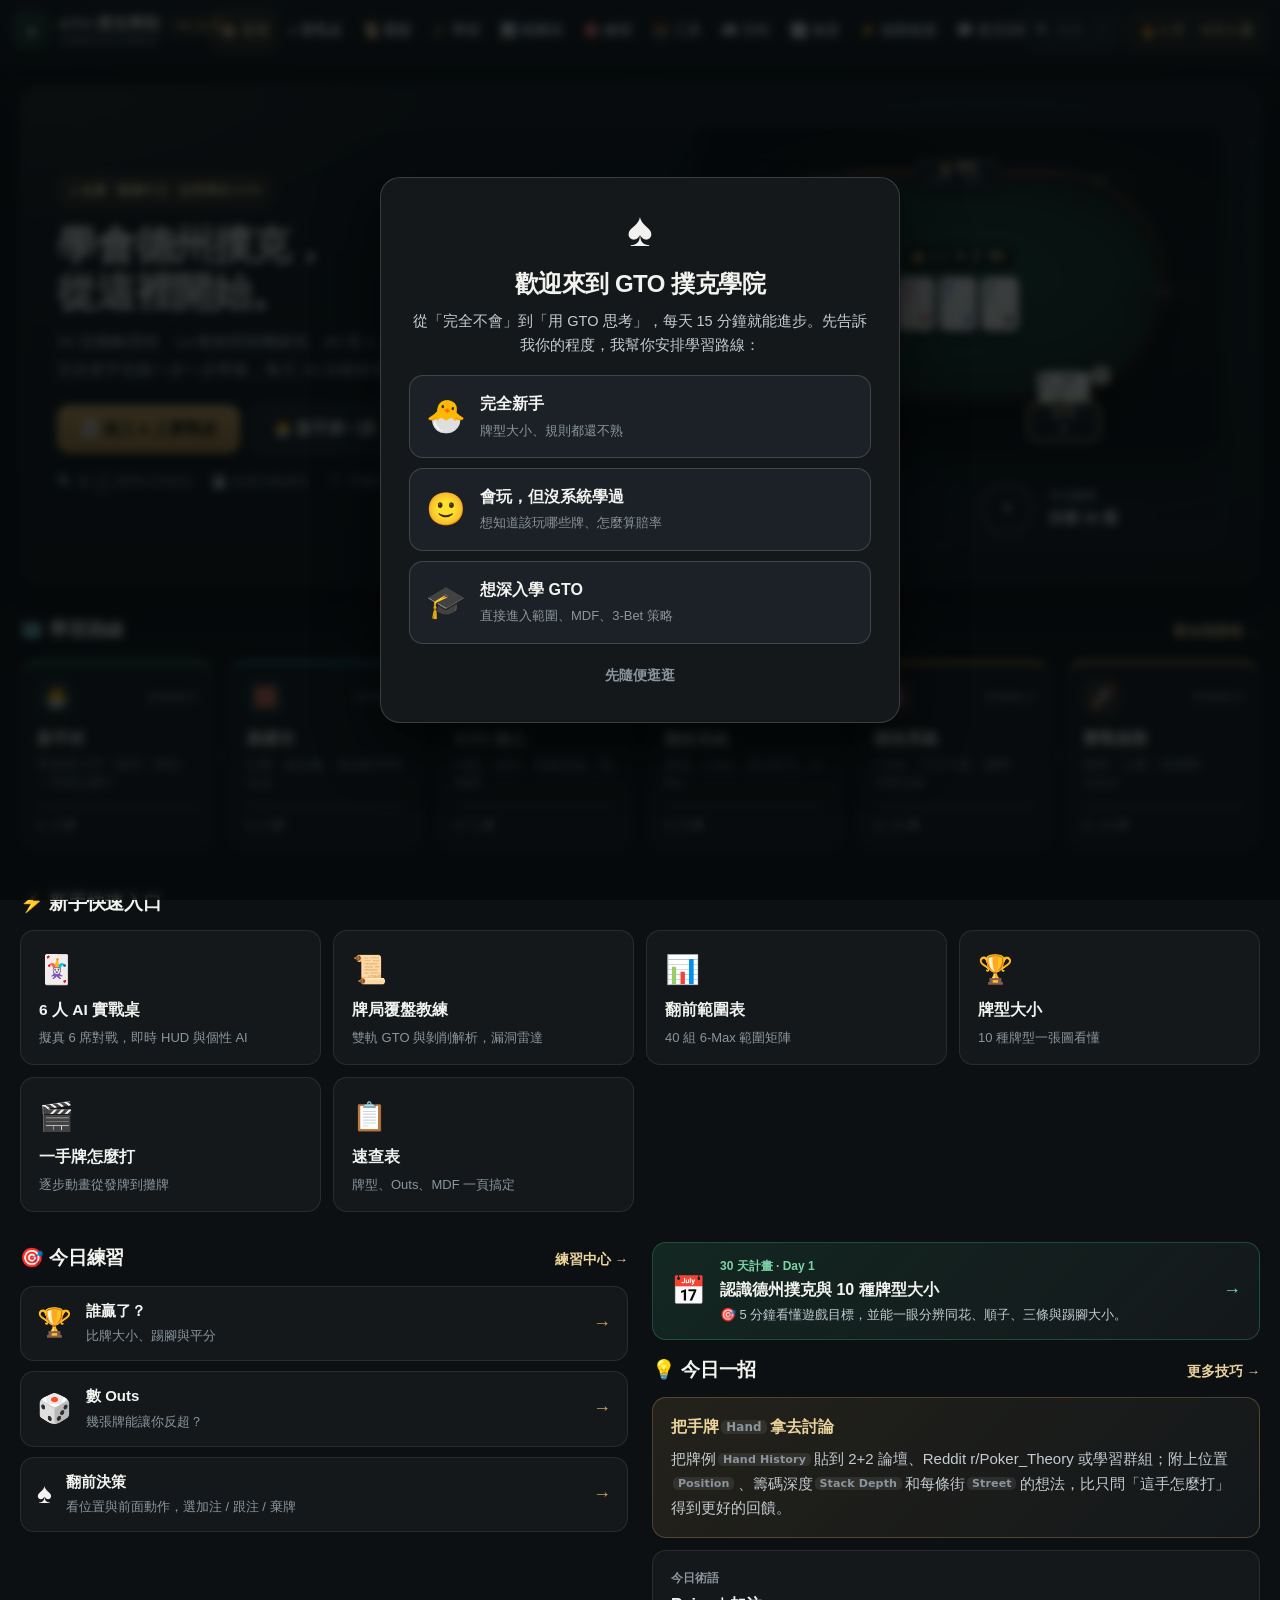
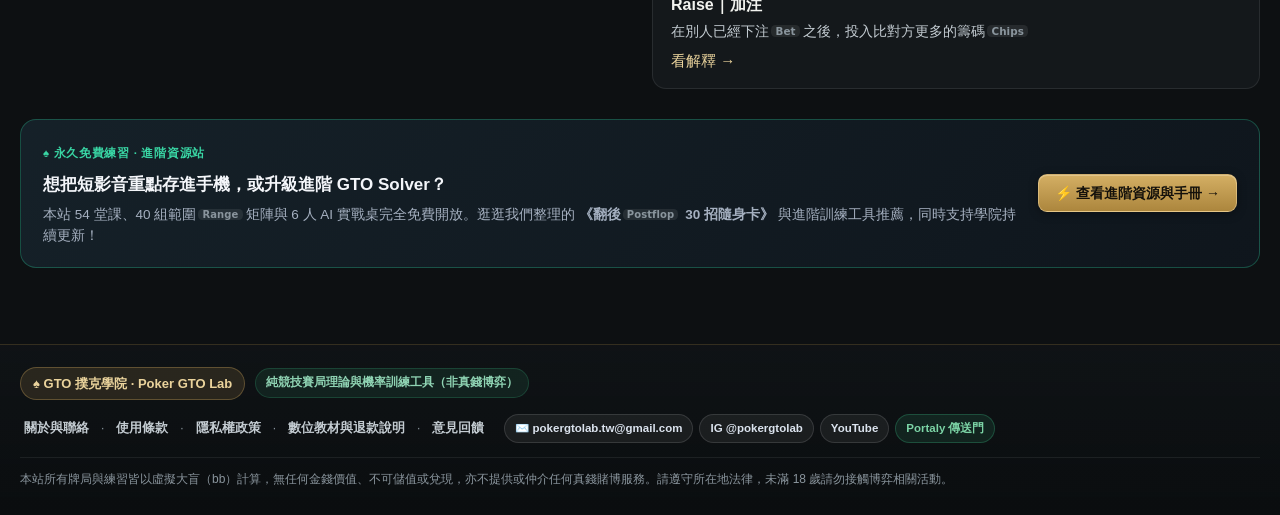
==== commit 8995f65a: "Add legal compliance pages and global footer" ====
--- a/static/index.html
+++ b/static/index.html
@@ -30,6 +30,7 @@
   </header>
 
   <main class="app-main" id="appMain"></main>
+  <footer class="site-footer" id="siteFooter" aria-label="頁尾資訊"></footer>
   <nav class="mobile-nav" id="mobileNav" aria-label="手機導覽"></nav>
 
   <!-- 基礎：常數、牌力評估、範圍資料 -->
@@ -71,6 +72,7 @@
   <!-- 獨立版導流追蹤（GA4/UTM）與 Portaly／進階工具資源頁 -->
   <script src="js/monetize_config.js?v=3.1.0"></script>
   <script src="js/monetize_ui.js?v=3.1.0"></script>
+  <script src="js/legal.js?v=3.1.0"></script>
   <script src="js/app.js?v=3.1.0"></script>
 </body>
 </html>
--- a/static/styles.css
+++ b/static/styles.css
@@ -2320,6 +2320,9 @@
   .mnav-link small { font-size: 10.5px; font-weight: 750; }
   .mnav-link.active { color: var(--brass-light); background: rgba(201, 162, 89, 0.14); }
   body { padding-bottom: 66px; }
+  .site-footer { padding: 20px 14px calc(74px + env(safe-area-inset-bottom)); }
+  .sf-top { flex-direction: column; align-items: flex-start; gap: 12px; }
+  .sf-links-row { justify-content: flex-start; }
   .home-hero, .home-two, .hub-top, .walk-grid, .pos-grid, .tiers-grid, .outs-live, .tools-mini { grid-template-columns: 1fr; }
   .home-hero { padding: 24px 20px; }
   .home-hero h1 { font-size: 31px; }
@@ -2358,7 +2361,7 @@
   .mt-badge { min-width: 48px; padding: 2px 6px; }
 }
 @media print {
-  .site-header, .mobile-nav, .cs-nav, .tabs, .page-head .ph-actions, .toolbar, .read-progress, .lesson-side, #toastBox { display: none !important; }
+  .site-header, .site-footer, .mobile-nav, .cs-nav, .tabs, .page-head .ph-actions, .toolbar, .read-progress, .lesson-side, #toastBox { display: none !important; }
   body { background: #fff; color: #000; padding: 0; }
   .app-main { padding: 0; max-width: none; }
   .w-card, .card, .lesson-article { box-shadow: none; break-inside: avoid; }
@@ -4341,4 +4344,356 @@
   line-height: 1.6;
   color: #8893a3;
 }
+.mon-prepurchase-note {
+  margin-top: 14px;
+  padding: 12px 16px;
+  border-radius: 12px;
+  background: rgba(52, 161, 115, 0.08);
+  border: 1px solid rgba(52, 161, 115, 0.25);
+  font-size: 12.5px;
+  line-height: 1.65;
+  color: #c4d5cd;
+}
+.mon-prepurchase-note a,
+.mon-legal-links a {
+  color: var(--brass-light);
+  text-decoration: underline;
+  text-underline-offset: 2px;
+}
+.mon-legal-links {
+  margin-top: 8px;
+  display: flex;
+  flex-wrap: wrap;
+  gap: 6px 10px;
+  align-items: center;
+}
 .mon-ga-hint { color: #d9a441; }
+
+/* ===========================================================================
+ * 全站水平深色頁尾 (.site-footer) & 法務合規中心 (#/legal)
+ * =========================================================================== */
+.site-footer {
+  margin-top: 32px;
+  padding: 22px 20px 26px;
+  background: linear-gradient(180deg, rgba(16, 20, 23, 0.72), #0a0d0f);
+  border-top: 1px solid rgba(201, 162, 89, 0.22);
+}
+.sf-inner {
+  max-width: 1240px;
+  margin: 0 auto;
+  display: flex;
+  flex-direction: column;
+  gap: 14px;
+}
+.sf-top {
+  display: flex;
+  align-items: center;
+  justify-content: space-between;
+  flex-wrap: wrap;
+  gap: 14px 20px;
+}
+.sf-brand-row {
+  display: flex;
+  align-items: center;
+  flex-wrap: wrap;
+  gap: 8px 10px;
+}
+.sf-brand {
+  display: inline-flex;
+  align-items: center;
+  gap: 6px;
+  padding: 5px 12px;
+  border-radius: 999px;
+  background: rgba(201, 162, 89, 0.14);
+  border: 1px solid rgba(201, 162, 89, 0.35);
+  color: var(--brass-light);
+  font-size: 13px;
+  font-weight: 800;
+  text-decoration: none;
+}
+.sf-brand:hover { background: rgba(201, 162, 89, 0.22); }
+.sf-tag {
+  font-size: 12px;
+  font-weight: 600;
+  color: #8fd3b3;
+  background: rgba(52, 161, 115, 0.12);
+  border: 1px solid rgba(52, 161, 115, 0.26);
+  padding: 4px 10px;
+  border-radius: 999px;
+}
+.sf-links-row {
+  display: flex;
+  align-items: center;
+  flex-wrap: wrap;
+  gap: 10px 16px;
+  justify-content: flex-end;
+}
+.sf-nav {
+  display: flex;
+  align-items: center;
+  flex-wrap: wrap;
+  gap: 4px 8px;
+}
+.sf-link {
+  color: var(--text-2);
+  text-decoration: none;
+  font-size: 12.5px;
+  font-weight: 600;
+  padding: 3px 4px;
+  border-radius: 6px;
+  transition: color 0.14s ease, background 0.14s ease;
+}
+.sf-link:hover,
+.sf-link.active {
+  color: var(--brass-light);
+  background: rgba(201, 162, 89, 0.12);
+}
+.sf-sep {
+  color: var(--muted);
+  font-size: 12px;
+  user-select: none;
+}
+.sf-social {
+  display: flex;
+  align-items: center;
+  flex-wrap: wrap;
+  gap: 6px;
+}
+.sf-pill {
+  display: inline-flex;
+  align-items: center;
+  padding: 4px 10px;
+  border-radius: 999px;
+  font-size: 11.5px;
+  font-weight: 700;
+  text-decoration: none;
+  color: #dbe3ee;
+  background: rgba(255, 255, 255, 0.06);
+  border: 1px solid rgba(255, 255, 255, 0.12);
+  transition: border-color 0.14s ease, background 0.14s ease;
+}
+.sf-pill:hover {
+  border-color: rgba(201, 162, 89, 0.45);
+  background: rgba(255, 255, 255, 0.1);
+}
+.sf-pill.accent {
+  color: #7cd4a6;
+  background: rgba(52, 161, 115, 0.14);
+  border-color: rgba(52, 161, 115, 0.34);
+}
+.sf-bottom {
+  padding-top: 12px;
+  border-top: 1px solid rgba(255, 255, 255, 0.07);
+  display: flex;
+  flex-wrap: wrap;
+  align-items: center;
+  justify-content: space-between;
+  gap: 8px 16px;
+}
+.sf-compliance {
+  margin: 0;
+  font-size: 12px;
+  line-height: 1.6;
+  color: var(--muted);
+}
+.sf-tax {
+  font-size: 12px;
+  font-weight: 700;
+  color: var(--brass-light);
+}
+
+.legal-page {
+  max-width: 1020px;
+  margin: 0 auto;
+  padding: 12px 4px 36px;
+  display: flex;
+  flex-direction: column;
+  gap: 18px;
+}
+.legal-hero {
+  background: radial-gradient(circle at top right, rgba(201, 162, 89, 0.14), transparent 55%),
+              linear-gradient(145deg, #14181b, #101614);
+  border: 1px solid rgba(201, 162, 89, 0.28);
+  border-radius: 18px;
+  padding: 22px 24px;
+}
+.legal-hero-top {
+  display: flex;
+  align-items: center;
+  justify-content: space-between;
+  flex-wrap: wrap;
+  gap: 8px;
+  margin-bottom: 10px;
+}
+.legal-updated {
+  font-size: 12px;
+  font-weight: 700;
+  color: var(--text-2);
+  background: rgba(255, 255, 255, 0.06);
+  border: 1px solid var(--border-strong);
+  padding: 4px 10px;
+  border-radius: 999px;
+}
+.legal-hero h1 {
+  margin: 0 0 8px;
+  font-size: 24px;
+  font-weight: 800;
+  color: var(--text);
+}
+.legal-lead {
+  margin: 0;
+  font-size: 14px;
+  line-height: 1.65;
+  color: var(--text-2);
+}
+.legal-tabs {
+  display: flex;
+  flex-wrap: wrap;
+  gap: 8px;
+}
+.legal-tab {
+  display: inline-flex;
+  align-items: center;
+  gap: 7px;
+  padding: 9px 15px;
+  border-radius: 999px;
+  text-decoration: none;
+  font-size: 13.5px;
+  color: var(--text-2);
+  background: var(--surface);
+  border: 1px solid var(--border-strong);
+  transition: all 0.14s ease;
+}
+.legal-tab:hover {
+  border-color: rgba(201, 162, 89, 0.5);
+  color: var(--text);
+}
+.legal-tab.on {
+  background: rgba(201, 162, 89, 0.16);
+  border-color: rgba(201, 162, 89, 0.65);
+  color: var(--brass-light);
+}
+.legal-grid {
+  display: flex;
+  flex-direction: column;
+  gap: 14px;
+}
+.legal-card {
+  background: var(--surface);
+  border: 1px solid var(--border);
+  border-left: 3px solid rgba(201, 162, 89, 0.55);
+  border-radius: 14px;
+  padding: 18px 20px;
+}
+.legal-kicker {
+  display: inline-block;
+  font-size: 11.5px;
+  font-weight: 800;
+  letter-spacing: 0.04em;
+  color: #7cd4a6;
+  margin-bottom: 4px;
+}
+.legal-card h2 {
+  margin: 0 0 10px;
+  font-size: 17px;
+  font-weight: 800;
+  color: var(--text);
+}
+.legal-card p,
+.legal-card li {
+  font-size: 13.8px;
+  line-height: 1.72;
+  color: var(--text-2);
+}
+.legal-card p { margin: 0 0 10px; }
+.legal-card p:last-child { margin-bottom: 0; }
+.legal-card ul {
+  margin: 6px 0 0;
+  padding-left: 20px;
+  display: flex;
+  flex-direction: column;
+  gap: 6px;
+}
+.legal-card a {
+  color: var(--brass-light);
+  text-decoration: underline;
+  text-underline-offset: 2px;
+}
+.legal-quote {
+  margin: 10px 0 12px;
+  padding: 10px 14px;
+  border-radius: 10px;
+  background: rgba(52, 161, 115, 0.09);
+  border: 1px solid rgba(52, 161, 115, 0.28);
+  color: #d7efe2;
+  font-size: 13.5px;
+  font-weight: 600;
+  line-height: 1.65;
+}
+.legal-meta-list {
+  display: grid;
+  grid-template-columns: repeat(auto-fit, minmax(220px, 1fr));
+  gap: 10px;
+  margin-top: 8px;
+}
+.legal-meta-list > div {
+  background: var(--surface-sub);
+  border: 1px solid var(--border);
+  border-radius: 10px;
+  padding: 10px 13px;
+  display: flex;
+  flex-direction: column;
+  gap: 3px;
+}
+.legal-meta-list span {
+  font-size: 11.5px;
+  color: var(--muted);
+}
+.legal-meta-list strong {
+  font-size: 13.5px;
+  color: var(--text);
+}
+.legal-contact-grid {
+  margin-top: 12px;
+  display: grid;
+  grid-template-columns: repeat(auto-fit, minmax(230px, 1fr));
+  gap: 10px;
+}
+.legal-contact-item {
+  display: flex;
+  align-items: center;
+  gap: 12px;
+  padding: 12px 14px;
+  border-radius: 12px;
+  background: var(--surface-elev);
+  border: 1px solid var(--border-strong);
+  text-decoration: none !important;
+  transition: border-color 0.14s ease, transform 0.14s ease;
+}
+.legal-contact-item:hover {
+  border-color: rgba(201, 162, 89, 0.6);
+  transform: translateY(-1px);
+}
+.lci-ic { font-size: 20px; flex: 0 0 auto; }
+.legal-contact-item > div {
+  flex: 1 1 auto;
+  min-width: 0;
+  display: flex;
+  flex-direction: column;
+  gap: 2px;
+}
+.legal-contact-item b {
+  font-size: 13.5px;
+  color: var(--text);
+}
+.legal-contact-item small {
+  font-size: 12px;
+  color: var(--muted);
+  word-break: break-all;
+}
+.lci-go {
+  font-size: 12px;
+  font-weight: 700;
+  color: var(--brass-light);
+  white-space: nowrap;
+}
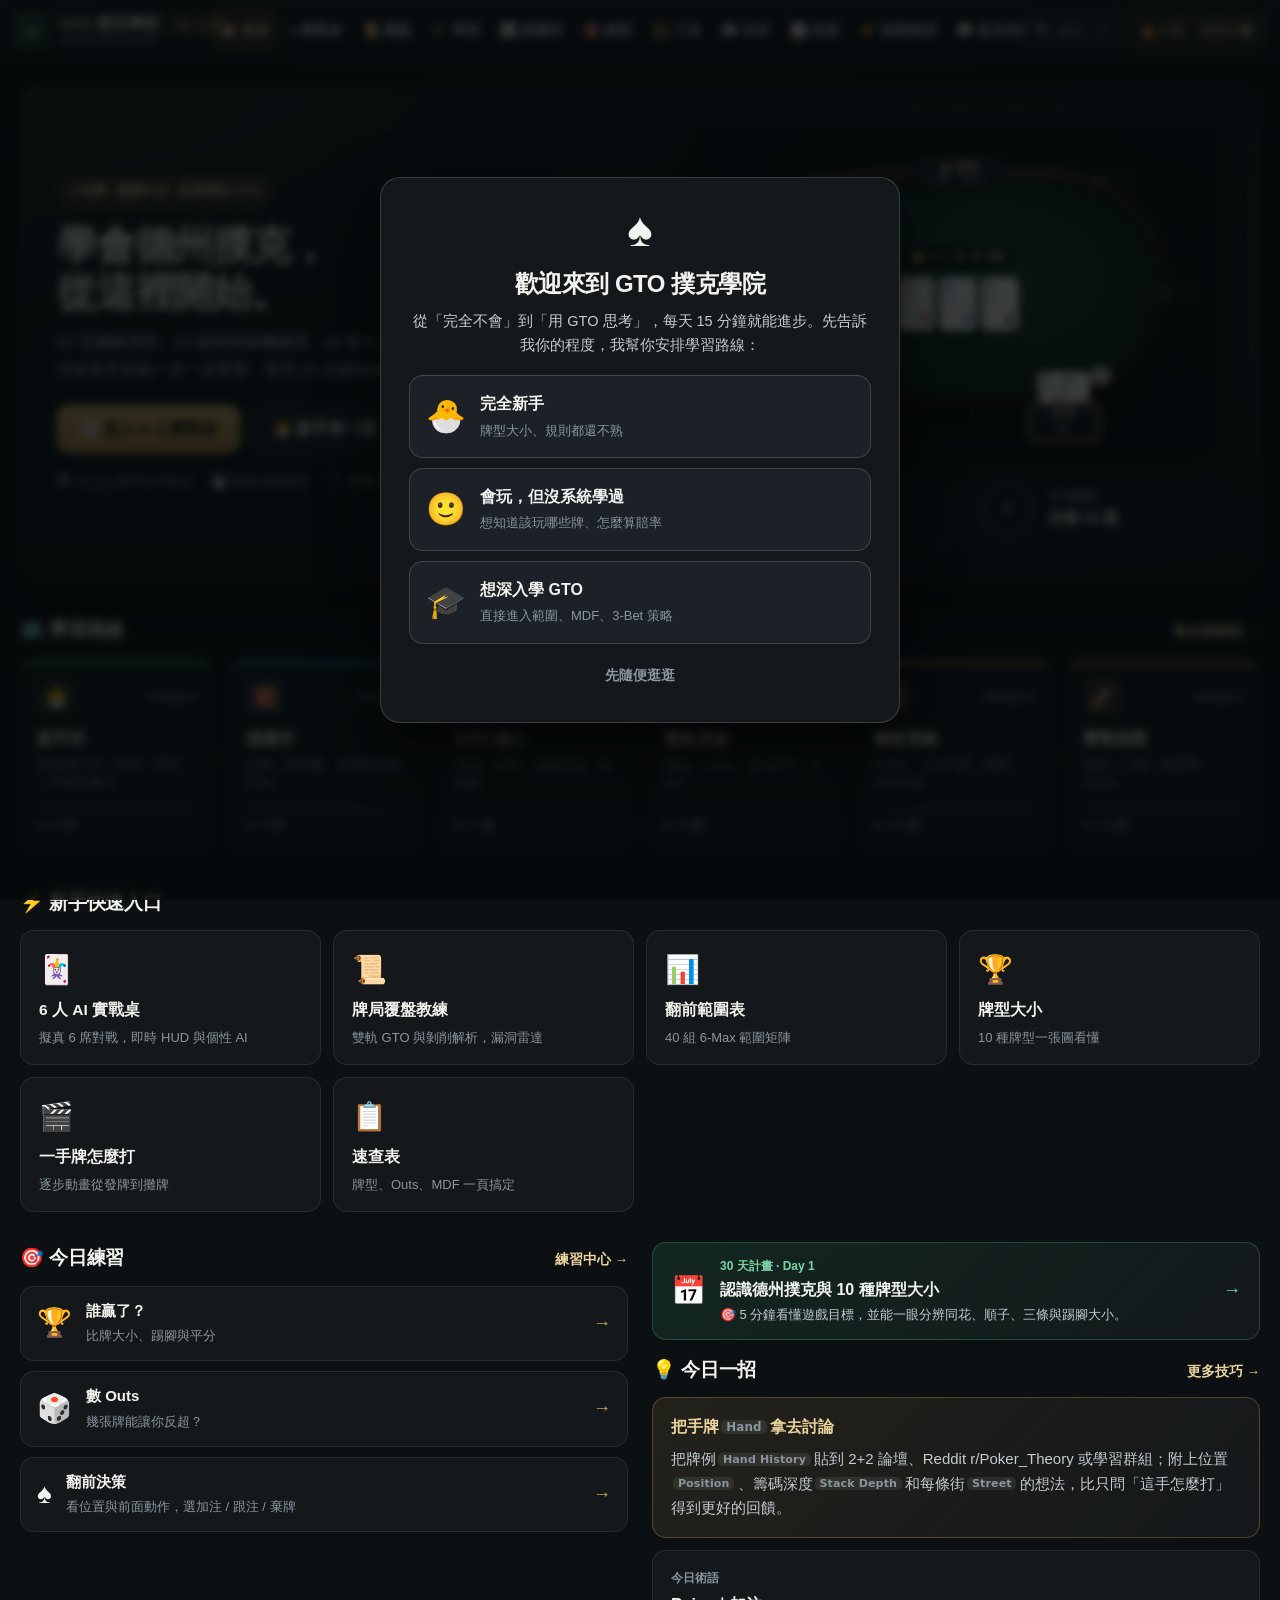
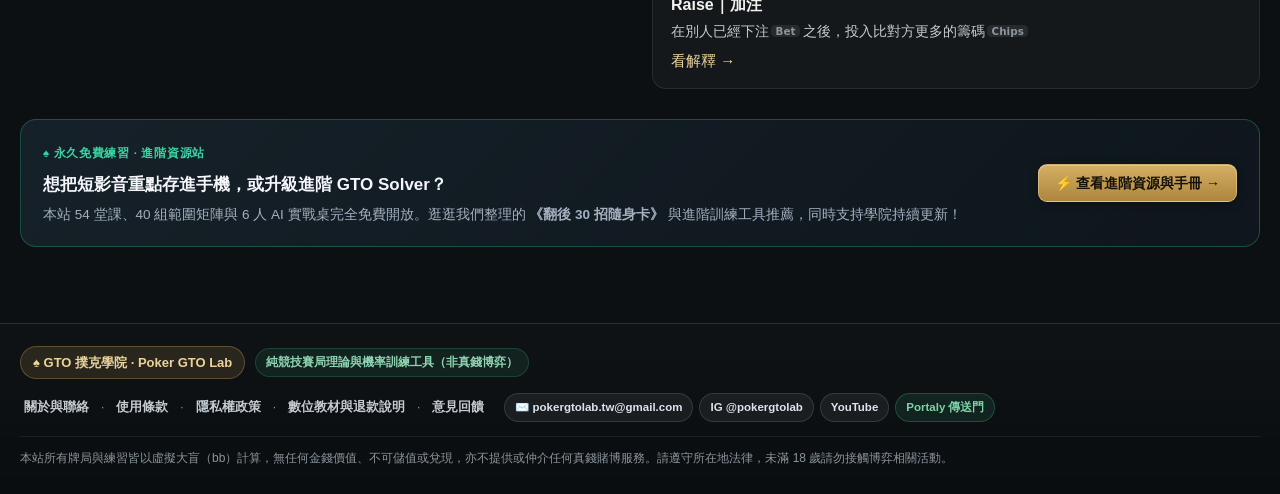
==== commit 2a255022: "Optimize performance, 6-max arena UX, page transitions, and mobile layout (v1.1.0)" ====
--- a/static/index.html
+++ b/static/index.html
@@ -8,11 +8,11 @@
   <link rel="icon" type="image/png" sizes="64x64" href="[data-uri]">
   <link rel="icon" type="image/svg+xml" href="data:image/svg+xml,%3Csvg xmlns='http://www.w3.org/2000/svg' viewBox='0 0 64 64'%3E%3Cdefs%3E%3ClinearGradient id='g' x1='0' y1='0' x2='1' y2='1'%3E%3Cstop offset='0%25' stop-color='%23065f46'/%3E%3Cstop offset='100%25' stop-color='%230f172a'/%3E%3C/linearGradient%3E%3C/defs%3E%3Crect width='64' height='64' rx='15' fill='url(%23g)'/%3E%3Ccircle cx='32' cy='32' r='23' fill='none' stroke='%23fbbf24' stroke-width='3' stroke-dasharray='6 4'/%3E%3Cpath d='M32 13 C23 24 16 29 16 36.5 C16 42 20.5 45.5 25.5 45.5 C28.5 45.5 30.5 44 32 42 C33.5 44 35.5 45.5 38.5 45.5 C43.5 45.5 48 42 48 36.5 C48 29 41 24 32 13 Z' fill='%23ffffff'/%3E%3Cpath d='M30 41 L26 51 H38 L34 41 Z' fill='%23ffffff'/%3E%3C/svg%3E">
   <link rel="apple-touch-icon" sizes="64x64" href="[data-uri]">
-  <meta name="description" content="完全新手也能學會的德州撲克 GTO 免費互動學習工具：6 人 AI 實戰練習桌、雙軌教練覆盤室、54 堂圖解課程、40 組 6-Max 翻前範圍表與 11 種無限隨機練習。">
+  <meta name="description" content="完全新手也能學會的德州撲克 GTO 免費互動學習工具：6 人 AI 實戰練習桌、雙軌教練覆盤室、54 堂圖解課程、40 組 6-Max 翻前範圍表與 14 種無限隨機練習。">
   <meta property="og:type" content="website">
   <meta property="og:title" content="♠ GTO 撲克學院｜免費 6 人 AI 實戰練習桌・40 組範圍矩陣・54 堂圖解課">
-  <meta property="og:description" content="免下載、免註冊直接練：6 人擬真 AI 牌桌、雙軌 GTO 教練覆盤、40 組 6-Max 範圍表與 11 種無限隨機決策練習。">
-  <link rel="stylesheet" href="styles.css?v=3.1.0">
+  <meta property="og:description" content="免下載、免註冊直接練：6 人擬真 AI 牌桌、雙軌 GTO 教練覆盤、40 組 6-Max 範圍表與 14 種無限隨機決策練習。">
+  <link rel="stylesheet" href="styles.css?v=1.1.0">
 </head>
 <body>
   <header class="site-header">
@@ -22,7 +22,7 @@
           <span class="brand-logo">♠</span>
           <span class="brand-txt"><b>GTO 撲克學院</b><small>免費德州撲克實戰室</small></span>
         </a>
-        <button type="button" class="ver-badge" id="verBadgeBtn" title="查看版本更新紀錄">v3.1.0</button>
+        <button type="button" class="ver-badge" id="verBadgeBtn" title="查看版本更新紀錄">v1.1.0</button>
       </div>
       <nav class="main-nav" id="mainNav" aria-label="主要導覽"></nav>
       <div class="header-right" id="headerStats"></div>
@@ -34,45 +34,44 @@
   <nav class="mobile-nav" id="mobileNav" aria-label="手機導覽"></nav>
 
   <!-- 基礎：常數、牌力評估、範圍資料 -->
-  <script src="js/core.js?v=3.1.0"></script>
-  <script src="js/evaluator.js?v=3.0.0"></script>
-  <script src="js/ranges.js?v=3.0.0"></script>
+  <script src="js/core.js?v=1.1.0"></script>
+  <script src="js/evaluator.js?v=1.1.0"></script>
+  <script src="js/ranges.js?v=1.1.0"></script>
   <!-- 內容：課程、題庫、術語、知識庫 -->
-  <script src="js/theory_part1.js?v=3.0.0"></script>
-  <script src="js/theory_part2.js?v=3.0.0"></script>
-  <script src="js/glossary.js?v=3.0.0"></script>
-  <script src="js/questions.js?v=3.0.0"></script>
-  <script src="js/questions_extra.js?v=3.0.0"></script>
-  <script src="js/auto_questions.js?v=3.0.0"></script>
-  <script src="js/lessons_beginner.js?v=3.0.0"></script>
-  <script src="js/lessons_core_plus.js?v=3.0.0"></script>
-  <script src="js/lessons_postflop_plus.js?v=3.0.0"></script>
-  <script src="js/lessons_advanced_plus.js?v=3.0.0"></script>
-  <script src="js/glossary_extra.js?v=3.0.0"></script>
-  <script src="js/knowledge.js?v=3.0.0"></script>
-  <script src="js/lesson_meta.js?v=3.0.0"></script>
-  <script src="js/postflop_spots.js?v=3.0.0"></script>
-  <script src="js/faq.js?v=3.0.0"></script>
-  <script src="js/study_plan.js?v=3.0.0"></script>
-  <script src="js/en_terms.js?v=3.0.0"></script>
-  <script src="js/releases.js?v=3.0.0"></script>
+  <script src="js/theory_part1.js?v=1.1.0"></script>
+  <script src="js/theory_part2.js?v=1.1.0"></script>
+  <script src="js/glossary.js?v=1.1.0"></script>
+  <script src="js/questions.js?v=1.1.0"></script>
+  <script src="js/questions_extra.js?v=1.1.0"></script>
+  <script src="js/lessons_beginner.js?v=1.1.0"></script>
+  <script src="js/lessons_core_plus.js?v=1.1.0"></script>
+  <script src="js/lessons_postflop_plus.js?v=1.1.0"></script>
+  <script src="js/lessons_advanced_plus.js?v=1.1.0"></script>
+  <script src="js/glossary_extra.js?v=1.1.0"></script>
+  <script src="js/knowledge.js?v=1.1.0"></script>
+  <script src="js/lesson_meta.js?v=1.1.0"></script>
+  <script src="js/postflop_spots.js?v=1.1.0"></script>
+  <script src="js/faq.js?v=1.1.0"></script>
+  <script src="js/study_plan.js?v=1.1.0"></script>
+  <script src="js/en_terms.js?v=1.1.0"></script>
+  <script src="js/releases.js?v=1.1.0"></script>
   <!-- 介面：共用 UI、互動元件、練習、課程、百科、實戰桌、覆盤室、主程式 -->
-  <script src="js/ui.js?v=3.0.0"></script>
-  <script src="js/widgets.js?v=3.0.0"></script>
-  <script src="js/drills.js?v=3.0.0"></script>
-  <script src="js/quiz.js?v=3.0.0"></script>
-  <script src="js/learn.js?v=3.0.0"></script>
-  <script src="js/wiki.js?v=3.0.0"></script>
-  <script src="js/feedback.js?v=3.0.0"></script>
-  <script src="js/table_engine.js?v=3.0.0"></script>
-  <script src="js/ai_personas.js?v=3.0.0"></script>
-  <script src="js/coach_engine.js?v=3.0.0"></script>
-  <script src="js/arena_ui.js?v=3.0.0"></script>
-  <script src="js/replay_ui.js?v=3.0.0"></script>
+  <script src="js/ui.js?v=1.1.0"></script>
+  <script src="js/widgets.js?v=1.1.0"></script>
+  <script src="js/drills.js?v=1.1.0"></script>
+  <script src="js/quiz.js?v=1.1.0"></script>
+  <script src="js/learn.js?v=1.1.0"></script>
+  <script src="js/wiki.js?v=1.1.0"></script>
+  <script src="js/feedback.js?v=1.1.0"></script>
+  <script src="js/table_engine.js?v=1.1.0"></script>
+  <script src="js/ai_personas.js?v=1.1.0"></script>
+  <script src="js/coach_engine.js?v=1.1.0"></script>
+  <script src="js/arena_ui.js?v=1.1.0"></script>
+  <script src="js/replay_ui.js?v=1.1.0"></script>
   <!-- 獨立版導流追蹤（GA4/UTM）與 Portaly／進階工具資源頁 -->
-  <script src="js/monetize_config.js?v=3.1.0"></script>
-  <script src="js/monetize_ui.js?v=3.1.0"></script>
-  <script src="js/legal.js?v=3.1.0"></script>
-  <script src="js/app.js?v=3.1.0"></script>
+  <script src="js/monetize_config.js?v=1.1.0"></script>
+  <script src="js/monetize_ui.js?v=1.1.0"></script>
+  <script src="js/legal.js?v=1.1.0"></script>
+  <script src="js/app.js?v=1.1.0"></script>
 </body>
 </html>
--- a/static/styles.css
+++ b/static/styles.css
@@ -72,20 +72,37 @@
 }
 
 * { box-sizing: border-box; }
-html { scroll-behavior: smooth; }
+html { overflow-x: clip; }
 html.is-hidden *, html.is-hidden *::before, html.is-hidden *::after { animation-play-state: paused !important; }
 html, body {
   margin: 0;
   padding: 0;
-  background:
-    radial-gradient(ellipse 90% 42% at 50% 0%, rgba(22, 68, 53, 0.16) 0%, transparent 62%),
-    var(--bg);
-  background-attachment: fixed;
+  background-color: var(--bg);
   color: var(--text);
   font-family: var(--font-ui);
   font-size: 15px;
   line-height: 1.65;
   -webkit-font-smoothing: antialiased;
+  overflow-x: clip;
+  -webkit-tap-highlight-color: rgba(201, 162, 89, 0.16);
+}
+body {
+  background-image: radial-gradient(ellipse 90% 420px at 50% 0%, rgba(22, 68, 53, 0.18) 0%, transparent 68%);
+  background-repeat: no-repeat;
+}
+a, button, input, select, label, summary {
+  touch-action: manipulation;
+}
+.app-main {
+  transition: opacity 0.14s ease-out, transform 0.14s ease-out;
+}
+.app-main.page-enter {
+  opacity: 0.01;
+  transform: translateY(4px);
+}
+@media (prefers-reduced-motion: reduce) {
+  .app-main { transition: none; }
+  .app-main.page-enter { opacity: 1; transform: none; }
 }
 a { color: var(--brass-light); text-decoration: none; }
 a:hover { text-decoration: underline; color: #f6e6bc; }
@@ -1214,7 +1231,8 @@
 .skpi { display: flex; flex-direction: column; gap: 4px; }
 .skpi span { font-size: 12.5px; color: var(--muted); font-weight: 600; }
 .skpi strong { font-family: var(--font-mono); font-size: 24px; color: var(--brass-light); }
-.stats-grid { display: grid; grid-template-columns: 1.15fr 1fr; gap: 16px; align-items: start; }
+.stats-grid { display: grid; grid-template-columns: minmax(0, 1.15fr) minmax(0, 1fr); gap: 16px; align-items: start; }
+.stats-grid > *, .tools-grid > *, .range-layout > * { min-width: 0; }
 .rcell.hm-low  { background: rgba(201, 162, 89, 0.35); color: #f6e3b5; }
 .rcell.hm-mid  { background: rgba(212, 122, 48, 0.68); color: #fff; }
 .rcell.hm-high { background: #c94a3c; color: #fff; }
@@ -1427,9 +1445,9 @@
   position: absolute;
   inset: 0;
   border-radius: 999px;
-  opacity: 0.08;
+  opacity: 0.14;
   pointer-events: none;
-  background-image: url("data:image/svg+xml,%3Csvg viewBox='0 0 180 180' xmlns='http://www.w3.org/2000/svg'%3E%3Cfilter id='n'%3E%3CfeTurbulence type='fractalNoise' baseFrequency='0.85' numOctaves='2' stitchTiles='stitch'/%3E%3C/filter%3E%3Crect width='100%25' height='100%25' filter='url(%23n)'/%3E%3C/svg%3E");
+  background: radial-gradient(circle at 50% 35%, rgba(255, 255, 255, 0.12) 0%, transparent 65%);
 }
 .mt-felt .felt-inner-ring {
   position: absolute;
@@ -2294,13 +2312,14 @@
   .search-btn .sb-txt { display: none; }
 }
 @media (max-width: 1080px) {
-  .range-layout, .range-layout.cmp, .qstage-grid.preflop-stage, .paint-body, .tools-grid, .stats-grid { grid-template-columns: 1fr; }
+  .range-layout, .range-layout.cmp, .qstage-grid.preflop-stage, .paint-body, .tools-grid, .stats-grid { grid-template-columns: minmax(0, 1fr); }
   .lesson-layout { grid-template-columns: minmax(0, 1fr); }
   .lesson-side { display: none; }
   .stage-stepper { grid-template-columns: repeat(3, minmax(0, 1fr)); }
   .quick-grid { grid-template-columns: repeat(2, 1fr); }
 }
 @media (max-width: 900px) {
+  .site-header { backdrop-filter: none; background: rgba(16, 20, 23, 0.98); }
   .main-nav { display: none; }
   .header-inner { justify-content: space-between; }
   .mobile-nav {
@@ -2310,14 +2329,33 @@
     left: 0;
     right: 0;
     z-index: 100;
-    background: rgba(16, 20, 23, 0.97);
-    backdrop-filter: blur(10px);
+    background: rgba(16, 20, 23, 0.98);
     border-top: 1px solid var(--border);
-    padding: 4px 2px calc(4px + env(safe-area-inset-bottom));
+    padding: 4px 4px calc(4px + env(safe-area-inset-bottom));
     justify-content: space-around;
+    box-shadow: 0 -4px 18px rgba(0, 0, 0, 0.42);
   }
-  .mnav-link { flex: 1 1 0; min-width: 0; display: flex; flex-direction: column; align-items: center; gap: 0; padding: 4px 2px; border-radius: 10px; color: var(--muted); text-decoration: none !important; font-size: 17px; line-height: 1.2; white-space: nowrap; }
-  .mnav-link small { font-size: 10.5px; font-weight: 750; }
+  .mnav-link {
+    flex: 1 1 0;
+    min-width: 0;
+    display: flex;
+    flex-direction: column;
+    align-items: center;
+    justify-content: center;
+    gap: 1px;
+    padding: 5px 2px;
+    border-radius: 10px;
+    color: var(--muted);
+    text-decoration: none !important;
+    font-size: 17px;
+    line-height: 1.2;
+    white-space: nowrap;
+    background: transparent;
+    border: 0;
+    font-family: inherit;
+    cursor: pointer;
+  }
+  .mnav-link small { font-size: 11px; font-weight: 700; }
   .mnav-link.active { color: var(--brass-light); background: rgba(201, 162, 89, 0.14); }
   body { padding-bottom: 66px; }
   .site-footer { padding: 20px 14px calc(74px + env(safe-area-inset-bottom)); }
@@ -2357,9 +2395,85 @@
   .dr-board .pcard.lg, .dr-hand .pcard.lg { width: 44px; height: 62px; }
   .sp-row { grid-template-columns: 100px 1fr 54px; }
   .lk-rows > div { grid-template-columns: 1fr; gap: 2px; }
-  .mt-wrap { margin: 16px auto 24px; }
+  .mt-wrap { margin: 14px auto 22px; aspect-ratio: 16 / 11.4; }
+  .mt-seat.s0, .mt-seat.s1 { top: 82%; }
   .mt-badge { min-width: 48px; padding: 2px 6px; }
 }
+/* 手機「更多」底部導覽抽屜 */
+.mnav-drawer {
+  position: fixed;
+  inset: 0;
+  z-index: 950;
+  background: rgba(4, 7, 9, 0.68);
+  opacity: 0;
+  pointer-events: none;
+  transition: opacity 0.16s ease-out;
+  display: flex;
+  align-items: flex-end;
+}
+.mnav-drawer.open {
+  opacity: 1;
+  pointer-events: auto;
+}
+.mnav-drawer-sheet {
+  width: 100%;
+  max-height: 78vh;
+  overflow-y: auto;
+  -webkit-overflow-scrolling: touch;
+  background: #14191d;
+  border-top: 1px solid rgba(201, 162, 89, 0.35);
+  border-radius: 18px 18px 0 0;
+  padding: 14px 14px calc(22px + env(safe-area-inset-bottom));
+  box-shadow: 0 -14px 40px rgba(0, 0, 0, 0.65);
+  transform: translateY(100%);
+  transition: transform 0.2s cubic-bezier(0.22, 1, 0.36, 1);
+}
+.mnav-drawer.open .mnav-drawer-sheet {
+  transform: translateY(0);
+}
+.mnav-drawer-head {
+  display: flex;
+  align-items: center;
+  justify-content: space-between;
+  margin-bottom: 12px;
+  padding: 0 4px;
+}
+.mnav-drawer-head b { font-size: 15.5px; color: var(--brass-light); }
+.mnav-drawer-close {
+  width: 34px;
+  height: 34px;
+  border-radius: 99px;
+  border: 1px solid var(--border-strong);
+  background: var(--surface-elev);
+  color: var(--text);
+  font-size: 15px;
+  cursor: pointer;
+}
+.mnav-drawer-grid {
+  display: grid;
+  grid-template-columns: repeat(2, minmax(0, 1fr));
+  gap: 8px;
+}
+.mnav-drawer-item {
+  display: flex;
+  align-items: center;
+  gap: 10px;
+  padding: 11px 12px;
+  border-radius: 12px;
+  background: var(--surface-elev);
+  border: 1px solid var(--border);
+  text-decoration: none !important;
+  color: var(--text);
+  min-width: 0;
+}
+.mnav-drawer-item.active {
+  border-color: rgba(201, 162, 89, 0.55);
+  background: rgba(201, 162, 89, 0.14);
+}
+.mdi-ic { font-size: 20px; flex-shrink: 0; }
+.mdi-txt { display: flex; flex-direction: column; min-width: 0; gap: 1px; }
+.mdi-txt b { font-size: 13.5px; color: var(--text); line-height: 1.25; }
+.mdi-txt small { font-size: 11px; color: var(--muted); line-height: 1.3; overflow: hidden; text-overflow: ellipsis; white-space: nowrap; }
 @media print {
   .site-header, .site-footer, .mobile-nav, .cs-nav, .tabs, .page-head .ph-actions, .toolbar, .read-progress, .lesson-side, #toastBox { display: none !important; }
   body { background: #fff; color: #000; padding: 0; }
@@ -2783,16 +2897,50 @@
 .arena-topbar,
 .arena-top-bar {
   display: flex;
-  flex-wrap: wrap;
-  align-items: center;
-  justify-content: space-between;
-  gap: 10px 14px;
-  padding: 11px 16px;
+  flex-direction: column;
+  gap: 8px;
+  padding: 10px 14px;
   background: linear-gradient(180deg, #171c20 0%, #13171a 100%);
   border: 1px solid var(--border);
   border-radius: 14px;
   box-shadow: var(--shadow);
 }
+.at-main-row {
+  display: flex;
+  flex-wrap: wrap;
+  align-items: center;
+  justify-content: space-between;
+  gap: 8px 12px;
+}
+.at-mob-preset {
+  display: none;
+  font-size: 11.5px;
+  font-weight: 700;
+  color: var(--muted);
+  white-space: nowrap;
+  overflow: hidden;
+  text-overflow: ellipsis;
+  max-width: 110px;
+}
+.at-settings-toggle {
+  display: none;
+}
+.at-settings-toggle.active {
+  background: rgba(201, 162, 89, 0.18);
+  border-color: rgba(201, 162, 89, 0.5);
+  color: var(--brass-light);
+}
+.at-settings-panel {
+  display: flex;
+  flex-wrap: wrap;
+  align-items: center;
+  justify-content: space-between;
+  gap: 8px 12px;
+  padding-top: 8px;
+  border-top: 1px solid rgba(255, 255, 255, 0.06);
+}
+.at-btn-short { display: none; }
+.at-btn-lbl { display: inline; }
 .at-brand {
   font-size: 14.5px;
   font-weight: 800;
@@ -2804,7 +2952,7 @@
   display: flex;
   flex-wrap: wrap;
   align-items: center;
-  gap: 8px 10px;
+  gap: 6px 8px;
 }
 .at-lbl {
   display: inline-flex;
@@ -2929,14 +3077,14 @@
   justify-content: center;
   overflow: hidden;
 }
-/* 羊毛綠絨細膩顆粒質感 */
+/* 羊毛綠絨輕量光影質感（零 SVG 濾鏡重繪） */
 .arena-felt::before {
   content: "";
   position: absolute;
   inset: 0;
-  opacity: 0.085;
+  opacity: 0.14;
   pointer-events: none;
-  background-image: url("data:image/svg+xml,%3Csvg viewBox='0 0 180 180' xmlns='http://www.w3.org/2000/svg'%3E%3Cfilter id='n'%3E%3CfeTurbulence type='fractalNoise' baseFrequency='0.85' numOctaves='2' stitchTiles='stitch'/%3E%3C/filter%3E%3Crect width='100%25' height='100%25' filter='url(%23n)'/%3E%3C/svg%3E");
+  background: radial-gradient(circle at 50% 35%, rgba(255, 255, 255, 0.13) 0%, transparent 64%);
 }
 .felt-inner-ring {
   position: absolute;
@@ -3094,11 +3242,21 @@
   box-shadow:
     0 10px 24px rgba(0, 0, 0, 0.6),
     0 0 0 2px rgba(201, 162, 89, 0.45);
-  animation: pulseBrass 1.8s ease-in-out infinite;
-}
-@keyframes pulseBrass {
-  0%, 100% { box-shadow: 0 10px 24px rgba(0, 0, 0, 0.6), 0 0 0 2px rgba(201, 162, 89, 0.38); }
-  50% { box-shadow: 0 10px 26px rgba(0, 0, 0, 0.65), 0 0 0 3px rgba(201, 162, 89, 0.68), 0 0 18px rgba(201, 162, 89, 0.26); }
+}
+.arena-seat.is-active .arena-seat-badge::after,
+.arena-seat.active-turn .arena-seat-badge::after {
+  content: "";
+  position: absolute;
+  inset: -3px;
+  border-radius: 12px;
+  border: 2px solid rgba(234, 211, 156, 0.72);
+  pointer-events: none;
+  will-change: opacity;
+  animation: pulseBrassRing 1.6s ease-in-out infinite;
+}
+@keyframes pulseBrassRing {
+  0%, 100% { opacity: 0.25; }
+  50% { opacity: 0.92; }
 }
 .arena-seat.is-folded,
 .arena-seat.folded {
@@ -3307,9 +3465,10 @@
 }
 .aab-slider {
   flex: 1;
-  height: 6px;
+  height: 28px;
   accent-color: var(--brass);
   cursor: pointer;
+  touch-action: pan-x;
 }
 .aab-input-wrap {
   display: flex;
@@ -4064,7 +4223,28 @@
   line-height: 1;
 }
 
-/* --- 9-6 響應式微調（900px, 680px, 480px, 390px） --- */
+/* 自訂 5 位 AI 座位彈窗 */
+.custom-seat-modal { max-width: 520px; width: 100%; }
+.csm-body { max-height: 60vh; overflow-y: auto; -webkit-overflow-scrolling: touch; }
+.csm-row {
+  display: flex;
+  flex-wrap: wrap;
+  align-items: center;
+  justify-content: space-between;
+  gap: 8px;
+  padding: 9px 0;
+  border-bottom: 1px solid var(--border);
+}
+.csm-row:last-child { border-bottom: 0; }
+.csm-seat-lbl { font-size: 13px; color: var(--text); min-width: 110px; }
+.csm-controls { display: flex; align-items: center; gap: 8px; flex: 1 1 220px; justify-content: flex-end; }
+.csm-persona { font-size: 12.5px; flex: 1 1 130px; min-width: 0; }
+.csm-stack-lbl { display: inline-flex; align-items: center; gap: 4px; font-size: 12px; color: var(--muted); flex-shrink: 0; }
+.csm-stack { width: 66px; text-align: right; font-family: var(--font-mono); }
+
+.board-slot { display: inline-flex; align-items: center; justify-content: center; flex-shrink: 0; }
+
+/* --- 9-6 響應式微調（980px, 680px, 480px, 400px） --- */
 @media (max-width: 980px) {
   .replay-layout { grid-template-columns: 1fr; }
   .replay-sidebar { max-height: 280px; }
@@ -4072,27 +4252,103 @@
 }
 
 @media (max-width: 680px) {
-  .arena-table-container { padding: 66px 14px 74px; overflow: hidden; }
-  .arena-table { height: 370px; }
-  .arena-rail { padding: 10px; }
-  .felt-inner-ring { inset: 9px; }
-  .seat-1, .seat-2 { left: 16%; }
-  .seat-4, .seat-5 { left: 84%; }
-  .seat-1, .seat-5 { top: 76%; }
-  .seat-2, .seat-4 { top: 24%; }
-  .arena-seat-badge { min-width: 92px; padding: 5px 7px; }
+  .arena-wrap { gap: 8px; padding-bottom: 14px; }
+  /* 手機版頂部控制列收合成單排，第一屏直接看全桌＋下注按鈕 */
+  .arena-topbar,
+  .arena-top-bar { padding: 7px 10px; gap: 0; }
+  .at-main-row { flex-wrap: nowrap; gap: 6px; }
+  .at-brand { font-size: 13px; }
+  .at-mob-preset { display: none; }
+  .at-settings-toggle { display: inline-flex; }
+  .at-btn-lbl { display: none; }
+  .at-btn-short { display: inline; }
+  .at-right { flex-wrap: nowrap; gap: 4px; }
+  .at-right .btn-xs { padding: 4px 7px; font-size: 11.5px; white-space: nowrap; }
+  .at-settings-panel { display: none; margin-top: 8px; }
+  .arena-topbar.settings-open .at-settings-panel { display: flex; }
+  .at-left { width: 100%; }
+  .at-left select.sm-inp { flex: 1 1 46%; min-width: 0; font-size: 12px; }
+  .at-toggles { width: 100%; gap: 6px; }
+  .at-chk { font-size: 11.5px; padding: 4px 7px; }
+
+  .arena-table-container,
+  .arena-table-container.replay-table-stage { padding: 66px 10px 64px; overflow: hidden; border-radius: 16px; }
+  .arena-table,
+  .arena-table.replay-mini-table { height: 350px; }
+  .arena-rail { padding: 9px; }
+  .felt-inner-ring { inset: 8px; }
+  .seat-0 { left: 50%; top: 101%; }
+  .seat-3 { left: 50%; top: 1%; }
+  .seat-1, .seat-2 { left: 15%; }
+  .seat-4, .seat-5 { left: 85%; }
+  .seat-1, .seat-5 { top: 82%; }
+  .seat-2, .seat-4 { top: 18%; }
+  .arena-seat-badge,
+  .replay-mini-table .arena-seat-badge { min-width: 86px; padding: 4px 7px; }
   .arena-seat.is-hero .arena-seat-badge,
-  .arena-seat.hero-seat .arena-seat-badge { min-width: 108px; }
-  .asb-name { max-width: 56px; font-size: 11px; }
-  .asb-stack { font-size: 11.5px; }
-  .arena-seat-cards { margin-bottom: -11px; }
-  .arena-seat-cards .pcard.hole { width: 32px; height: 44px; padding: 2px 3px; }
-  .arena-seat-cards .pcard.hole .pc-r { font-size: 11.5px; }
-  .arena-seat-cards .pcard.hole .pc-s { font-size: 8px; }
-  .arena-seat-cards .pcard.hole .pc-pip { font-size: 13px; }
-  .board-slot-empty, .arena-board .pcard.md { width: 36px; height: 50px; }
-  .seat-1 .arena-bet-chip, .seat-2 .arena-bet-chip { left: calc(100% + 4px); top: 76%; }
-  .seat-4 .arena-bet-chip, .seat-5 .arena-bet-chip { right: calc(100% + 4px); top: 76%; }
+  .arena-seat.hero-seat .arena-seat-badge,
+  .replay-mini-table .arena-seat.is-hero .arena-seat-badge { min-width: 102px; }
+  .asb-name { max-width: 52px; font-size: 11px; }
+  .asb-stack { font-size: 11px; }
+  .asb-persona-badge { font-size: 9px; gap: 2px; }
+  .replay-mini-table .asb-persona-badge .apb-name { display: none; }
+  .arena-seat-cards { margin-bottom: -10px; }
+  .arena-seat-cards .pcard.hole { width: 30px; height: 42px; padding: 2px 3px; }
+  .arena-seat-cards .pcard.hole .pc-r { font-size: 11px; }
+  .arena-seat-cards .pcard.hole .pc-s { font-size: 7.5px; }
+  .arena-seat-cards .pcard.hole .pc-pip { font-size: 12px; }
+  .board-slot-empty,
+  .arena-board .pcard.md,
+  .replay-mini-table .board-slot-empty,
+  .replay-mini-table .arena-board .pcard.md { width: 32px; height: 44px; padding: 2px 3px; border-radius: 5px; }
+  .arena-board .pcard.md .pc-r,
+  .replay-mini-table .arena-board .pcard.md .pc-r { font-size: 11.5px; }
+  .arena-board .pcard.md .pc-s,
+  .replay-mini-table .arena-board .pcard.md .pc-s { font-size: 8px; }
+  .arena-board .pcard.md .pc-pip,
+  .replay-mini-table .arena-board .pcard.md .pc-pip { font-size: 13px; }
+  .replay-mini-table .arena-center { transform: translateY(0); gap: 5px; }
+  .arena-hud-pill { font-size: 8.5px; gap: 3px; padding: 1px 5px; }
+  .arena-hud-pill .hud-3b { display: none; }
+  .arena-action-bubble { font-size: 9px; padding: 1.5px 6px; max-width: 112px; overflow: hidden; text-overflow: ellipsis; }
+  .arena-action-bubble .tell { display: none; }
+  .arena-bet-chip { font-size: 9.5px; padding: 1.5px 6px; gap: 3px; }
+  .arena-bet-chip::before { width: 6px; height: 6px; }
+  .seat-0 .arena-bet-chip,
+  .replay-mini-table .seat-0 .arena-bet-chip { bottom: calc(100% + 4px); left: 50%; top: auto; right: auto; transform: translateX(-50%); }
+  .seat-3 .arena-bet-chip { top: calc(100% + 3px); bottom: auto; left: 50%; right: auto; transform: translateX(-50%); }
+  .seat-1 .arena-bet-chip { left: 50%; right: auto; top: auto; bottom: calc(100% + 4px); transform: translateX(-50%); }
+  .seat-5 .arena-bet-chip { left: 50%; right: auto; top: auto; bottom: calc(100% + 4px); transform: translateX(-50%); }
+  .seat-2 .arena-bet-chip { left: 50%; right: auto; top: calc(100% + 3px); bottom: auto; transform: translateX(-50%); }
+  .seat-4 .arena-bet-chip { left: 50%; right: auto; top: calc(100% + 3px); bottom: auto; transform: translateX(-50%); }
+  .arena-dealer-btn { width: 18px; height: 18px; font-size: 9.5px; }
+  .seat-0 .arena-dealer-btn { top: 4px; right: -20px; left: auto; bottom: auto; }
+  .seat-1 .arena-dealer-btn { top: -8px; right: -6px; left: auto; bottom: auto; }
+  .seat-2 .arena-dealer-btn { bottom: -6px; right: -6px; left: auto; top: auto; }
+  .seat-3 .arena-dealer-btn { top: 4px; right: -20px; left: auto; bottom: auto; }
+  .seat-4 .arena-dealer-btn { bottom: -6px; left: -6px; right: auto; top: auto; }
+  .seat-5 .arena-dealer-btn { top: -8px; left: -6px; right: auto; bottom: auto; }
+
+  /* 手機操作列更緊湊順手，快捷尺度單排橫滑 */
+  .arena-action-bar { padding: 10px 10px; border-radius: 14px; }
+  .aab-controls { gap: 8px; }
+  .aab-quick-sizes {
+    flex-wrap: nowrap;
+    overflow-x: auto;
+    -webkit-overflow-scrolling: touch;
+    overscroll-behavior-x: contain;
+    justify-content: flex-start;
+    scrollbar-width: none;
+    padding-bottom: 2px;
+  }
+  .aab-quick-sizes::-webkit-scrollbar { display: none; }
+  .aab-quick-sizes button { flex-shrink: 0; white-space: nowrap; padding: 5px 9px; font-size: 11.5px; }
+  .aab-slider-row { gap: 8px; }
+  .aab-inp { width: 64px; font-size: 13px; padding: 4px 6px; }
+  .aab-buttons { gap: 7px; }
+  .aab-btn { flex: 1 1 44%; max-width: none; min-height: 42px; padding: 7px 10px; font-size: 13.5px; }
+  .aab-wait { padding: 10px; font-size: 13px; }
+  .aab-result-text { font-size: 13.5px; line-height: 1.5; }
   .dd-dual-track, .ah-body { grid-template-columns: 1fr; }
 }
 
@@ -4106,50 +4362,49 @@
     box-sizing: border-box !important;
     padding: 14px 12px !important;
   }
-  .arena-table-container { padding: 68px 10px 72px; }
-  .arena-table { height: 340px; }
-  .arena-center { gap: 5px; transform: translateY(-4px); }
+  .arena-table-container,
+  .arena-table-container.replay-table-stage { padding: 64px 8px 60px; }
+  .arena-table,
+  .arena-table.replay-mini-table { height: 336px; }
+  .rgrid { gap: 1.5px; padding: 2px; }
+  .rcell { font-size: 9.5px; border-radius: 3px; }
+  .arena-center { gap: 4px; transform: translateY(0); }
   .arena-pot { padding: 3px 9px; gap: 4px; }
   .pot-lbl { font-size: 9px; }
   .pot-val { font-size: 11.5px; }
-  .arena-street-lbl { font-size: 9px; }
-  .arena-board { gap: 3px; min-height: 46px; }
-  .board-slot-empty, .arena-board .pcard.md { width: 30px; height: 42px; padding: 2px 3px; border-radius: 5px; }
-  .arena-board .pcard.md .pc-r { font-size: 11px; }
-  .arena-board .pcard.md .pc-s { font-size: 8px; }
-  .arena-board .pcard.md .pc-pip { font-size: 12px; }
-  .arena-bet-chip { font-size: 9px; padding: 1.5px 5px; gap: 3px; }
-  .arena-bet-chip::before { width: 6px; height: 6px; }
-  .seat-0 .arena-bet-chip { bottom: calc(100% + 6px); }
-  .seat-3 .arena-bet-chip { top: calc(100% + 5px); }
-  .seat-1 .arena-bet-chip { left: 50%; top: -18px; transform: translateX(-50%); }
-  .seat-2 .arena-bet-chip { left: 50%; top: calc(100% + 4px); transform: translateX(-50%); }
-  .seat-4 .arena-bet-chip { right: auto; left: 50%; top: calc(100% + 4px); transform: translateX(-50%); }
-  .seat-5 .arena-bet-chip { right: auto; left: 50%; top: -18px; transform: translateX(-50%); }
-  .arena-dealer-btn { width: 18px; height: 18px; font-size: 9.5px; }
-  .seat-0 .arena-dealer-btn { top: 4px; right: -20px; }
-  .seat-1 .arena-dealer-btn { top: 2px; right: -18px; }
-  .seat-2 .arena-dealer-btn { bottom: 2px; right: -18px; }
-  .seat-3 .arena-dealer-btn { bottom: -10px; right: -18px; }
-  .seat-4 .arena-dealer-btn { bottom: 2px; left: -18px; }
-  .seat-5 .arena-dealer-btn { top: 2px; left: -18px; }
-  .aab-btn { flex: 1 1 45%; min-height: 42px; font-size: 14px; }
+  .arena-street-lbl { font-size: 8.5px; letter-spacing: 0.1em; }
+  .arena-board { gap: 3px; min-height: 44px; }
+  .board-slot-empty,
+  .arena-board .pcard.md,
+  .replay-mini-table .board-slot-empty,
+  .replay-mini-table .arena-board .pcard.md { width: 28px; height: 40px; padding: 1.5px 2.5px; border-radius: 5px; }
+  .arena-board .pcard.md .pc-r,
+  .replay-mini-table .arena-board .pcard.md .pc-r { font-size: 10.5px; }
+  .arena-board .pcard.md .pc-s,
+  .replay-mini-table .arena-board .pcard.md .pc-s { font-size: 7.5px; }
+  .arena-board .pcard.md .pc-pip,
+  .replay-mini-table .arena-board .pcard.md .pc-pip { font-size: 11.5px; }
 }
 
 @media (max-width: 400px) {
-  .mnav-link { padding: 3px 1px; }
-  .mnav-link small { font-size: 9.5px; letter-spacing: -0.2px; }
-  .arena-table { height: 330px; }
-  .seat-1, .seat-2 { left: 18%; }
-  .seat-4, .seat-5 { left: 82%; }
-  .arena-seat-badge { min-width: 82px; padding: 4px 6px; }
+  .mnav-link { padding: 4px 1px; }
+  .mnav-link small { font-size: 10px; }
+  .at-brand { font-size: 12.5px; }
+  .at-right .btn-xs { padding: 4px 6px; font-size: 11px; }
+  .arena-table,
+  .arena-table.replay-mini-table { height: 334px; }
+  .seat-1, .seat-2 { left: 16%; }
+  .seat-4, .seat-5 { left: 84%; }
+  .arena-seat-badge,
+  .replay-mini-table .arena-seat-badge { min-width: 78px; padding: 3.5px 6px; }
   .arena-seat.is-hero .arena-seat-badge,
-  .arena-seat.hero-seat .arena-seat-badge { min-width: 98px; }
-  .asb-name { max-width: 46px; font-size: 10px; }
-  .asb-stack { font-size: 10.5px; }
-  .asb-pos { font-size: 9px; padding: 1px 3.5px; }
+  .arena-seat.hero-seat .arena-seat-badge,
+  .replay-mini-table .arena-seat.is-hero .arena-seat-badge { min-width: 94px; }
+  .asb-name { max-width: 44px; font-size: 10px; }
+  .asb-stack { font-size: 10px; }
+  .asb-pos { font-size: 8.5px; padding: 1px 3.5px; }
   .arena-hud-pill { font-size: 8px; gap: 2.5px; padding: 1px 4px; }
-  .arena-action-bubble { font-size: 9px; padding: 1.5px 6px; }
+  .arena-action-bubble { font-size: 8.5px; padding: 1px 5px; max-width: 90px; }
 }
 
 
